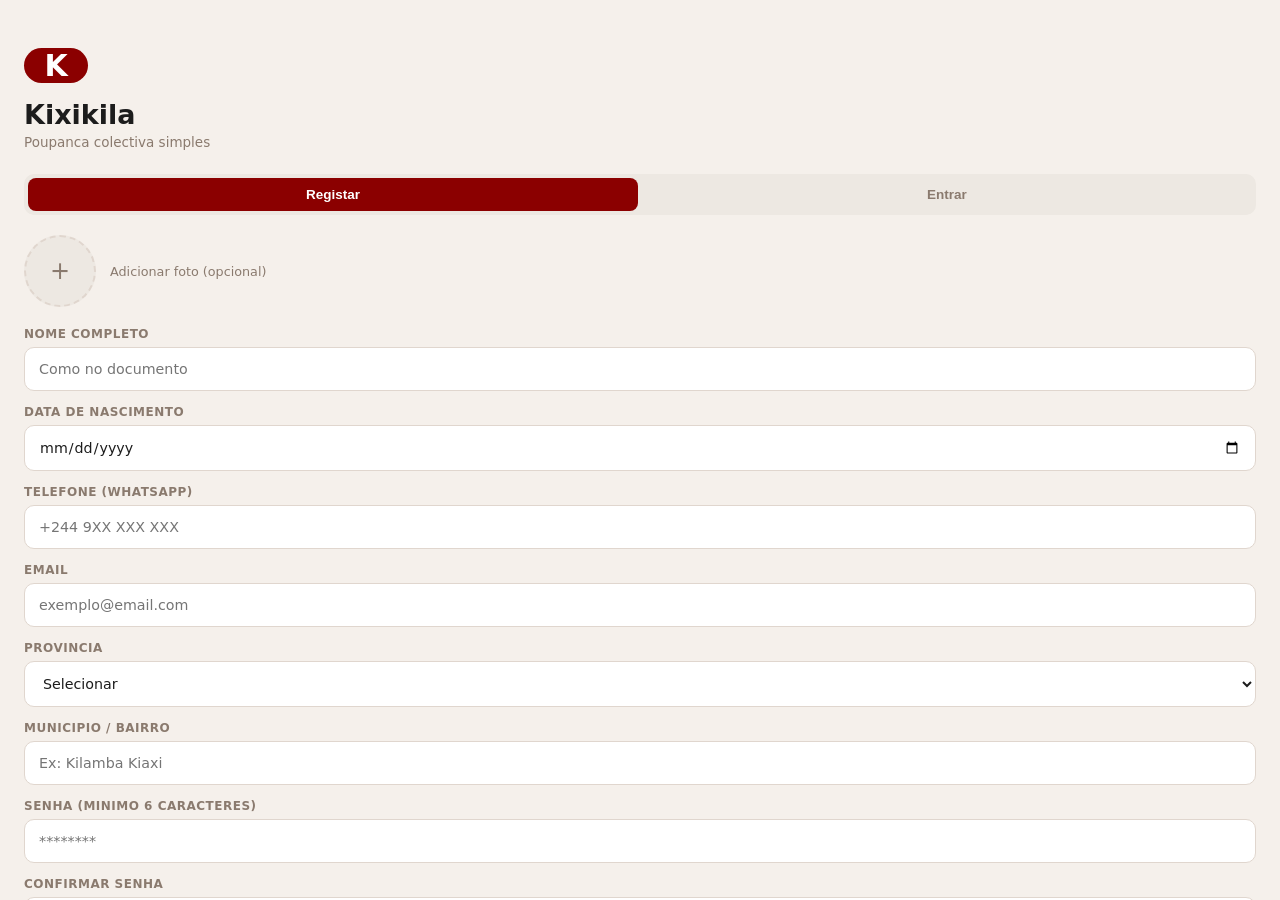
==== index.html @ 38661387 "Add files via upload" ====
<!DOCTYPE html>
<html lang="pt">
<head>
  <meta charset="UTF-8">
  <meta name="viewport" content="width=device-width, initial-scale=1.0, maximum-scale=1.0">
  <title>Kixikila</title>
  <link rel="stylesheet" href="main.css">
  <style>
    /* Estilos adicionais para os termos */
    .termos-wrap {
      margin-bottom: 20px;
      border: 1px solid var(--border);
      border-radius: 14px;
      overflow: hidden;
      background: var(--bg2);
    }
    .termos-header {
      display: flex;
      align-items: center;
      gap: 8px;
      padding: 12px 16px;
      background: var(--r-soft);
      border-bottom: 1px solid var(--border);
      font-size: .75rem;
      font-weight: 700;
      text-transform: uppercase;
      color: var(--r);
    }
    .termos-scroll {
      max-height: 200px;
      overflow-y: auto;
      padding: 14px;
      scrollbar-width: thin;
    }
    .termos-scroll::-webkit-scrollbar { width: 4px; }
    .termos-scroll::-webkit-scrollbar-thumb { background: var(--r); border-radius: 4px; }
    .termos-conteudo h4 {
      font-size: 1rem;
      margin-bottom: 4px;
    }
    .termos-conteudo h5 {
      font-size: .85rem;
      margin: 12px 0 6px;
    }
    .termos-conteudo p {
      font-size: .82rem;
      color: var(--muted);
      line-height: 1.6;
      margin-bottom: 8px;
    }
    .termos-data {
      font-size: .7rem;
      margin-bottom: 12px;
    }
    .termos-contacto {
      margin-top: 12px;
      padding-top: 8px;
      border-top: 1px solid var(--border);
    }
    .termos-hint {
      display: flex;
      align-items: center;
      gap: 6px;
      padding: 8px 16px;
      background: var(--r-soft);
      font-size: .72rem;
      color: var(--r);
      font-weight: 600;
      border-top: 1px solid var(--border);
    }
    .termos-hint.lido {
      color: var(--green);
      background: rgba(34,197,94,0.1);
    }
    .termos-check-wrap {
      display: flex;
      align-items: center;
      gap: 12px;
      padding: 12px 16px;
      cursor: pointer;
      border-top: 1px solid var(--border);
    }
    .termos-check-wrap input {
      width: 18px;
      height: 18px;
      accent-color: var(--r);
      cursor: pointer;
    }
    .termos-check-label {
      font-size: .8rem;
      color: var(--text);
    }
    .termos-check-label span {
      color: var(--r);
      font-weight: 700;
    }
    textarea {
      width: 100%;
      padding: 12px;
      border: 1px solid var(--border);
      border-radius: 10px;
      background: var(--bg3);
      color: var(--text);
      font-size: .9rem;
      font-family: var(--sans);
      outline: none;
      resize: vertical;
    }
    textarea:focus {
      border-color: var(--r);
    }
    .foto-picker-group {
      margin-bottom: 16px;
    }
  </style>
</head>
<body>

<!-- AUTH -->
<div id="paginaAuth" class="pagina">
  <div class="auth-wrap">
    <div class="auth-logo">K</div>
    <h1 class="auth-titulo">Kixikila</h1>
    <p class="auth-sub">Poupanca colectiva simples</p>

    <div class="auth-tabs">
      <button class="auth-tab activo" onclick="mostrarTab('registo')">Registar</button>
      <button class="auth-tab" onclick="mostrarTab('login')">Entrar</button>
    </div>

    <div id="tabRegisto">
      <!-- FOTO DE PERFIL -->
      <div class="foto-picker" onclick="document.getElementById('inputFotoReg').click()">
        <div class="foto-picker-inner" id="fotoPicker">
          <span id="fotoPickerLetra">+</span>
          <img id="fotoPickerImg" src="" style="display:none">
        </div>
        <span class="foto-picker-label">Adicionar foto (opcional)</span>
      </div>
      <input id="inputFotoReg" type="file" accept="image/*" style="display:none" onchange="previewFotoReg(event)">

      <div class="campo">
        <label>Nome completo</label>
        <input id="regNome" type="text" placeholder="Como no documento">
      </div>

      <div class="campo">
        <label>Data de nascimento</label>
        <input id="regDataNasc" type="date">
      </div>

      <div class="campo">
        <label>Telefone (WhatsApp)</label>
        <input id="regTelefone" type="tel" placeholder="+244 9XX XXX XXX">
      </div>

      <div class="campo">
        <label>Email</label>
        <input id="regEmail" type="email" placeholder="exemplo@email.com">
      </div>

      <div class="campo">
        <label>Provincia</label>
        <select id="regProvincia">
          <option value="">Selecionar</option>
          <option>Luanda</option>
          <option>Benguela</option>
          <option>Huila</option>
          <option>Bie</option>
          <option>Cabinda</option>
          <option>Cuando Cubango</option>
          <option>Cuanza Norte</option>
          <option>Cuanza Sul</option>
          <option>Cunene</option>
          <option>Huambo</option>
          <option>Lunda Norte</option>
          <option>Lunda Sul</option>
          <option>Malanje</option>
          <option>Moxico</option>
          <option>Namibe</option>
          <option>Uige</option>
          <option>Zaire</option>
        </select>
      </div>

      <div class="campo">
        <label>Municipio / Bairro</label>
        <input id="regMunicipio" type="text" placeholder="Ex: Kilamba Kiaxi">
      </div>

      <div class="campo">
        <label>Senha (minimo 6 caracteres)</label>
        <input id="regSenha" type="password" placeholder="********">
      </div>

      <div class="campo">
        <label>Confirmar senha</label>
        <input id="regSenhaConfirm" type="password" placeholder="********">
      </div>

      <!-- TERMOS DE USO E POLITICA -->
      <div class="termos-wrap">
        <div class="termos-header">
          <svg xmlns="http://www.w3.org/2000/svg" width="14" height="14" viewBox="0 0 24 24" fill="none" stroke="currentColor" stroke-width="2"><path d="M14 2H6a2 2 0 0 0-2 2v16a2 2 0 0 0 2 2h12a2 2 0 0 0 2-2V8z"/><polyline points="14 2 14 8 20 8"/><line x1="16" y1="13" x2="8" y2="13"/><line x1="16" y1="17" x2="8" y2="17"/></svg>
          Termos de Uso e Politica de Privacidade
        </div>
        <div class="termos-scroll" id="termosScroll" onscroll="verificarScrollTermos()">
          <div class="termos-conteudo">
            <h4>TERMOS DE USO - KIXIKILA</h4>
            <p class="termos-data">Ultima actualizacao: Maio de 2026</p>
            <p>Bem-vindo a KIXIKILA! Estes Termos de Uso regulam o acesso e utilizacao da plataforma KIXIKILA, disponibilizada por Adilson Rafael (desenvolvedor independente).</p>
            
            <h5>1. Aceitacao dos Termos</h5>
            <p>Ao aceder ou utilizar a KIXIKILA, voce concorda com estes Termos na integra. Se nao concordar, nao deve utilizar a plataforma.</p>
            
            <h5>2. Descricao do Servico</h5>
            <p>A KIXIKILA e uma plataforma que permite aos usuarios: criar e gerir grupos de kixikila/poupanca rotativa; gerar codigos de convite; definir valores e acompanhar rodadas; comunicar dentro dos grupos. A plataforma nao realiza cobrancas, transferencias nem guarda dinheiro de nenhum usuario. Todos os pagamentos sao feitos diretamente entre os participantes fora da plataforma.</p>
            
            <h5>3. Responsabilidades</h5>
            <p>A KIXIKILA e apenas uma ferramenta de organizacao. Nao somos responsaveis por acordos, pagamentos, dividas ou conflitos entre os membros dos grupos. Cada usuario e totalmente responsavel pelos seus proprios grupos, pagamentos e combinacoes. A plataforma nao funciona como banco, instituicao financeira ou intermediaria de pagamentos.</p>
            
            <h5>4. Regras de Utilizacao</h5>
            <p>E proibido: usar a plataforma para actividades ilegais, fraudes ou branqueamento de capitais; partilhar conteudo ofensivo, violento ou discriminatorio; criar grupos com intencao de prejudicar terceiros; tentar aceder a contas de outros usuarios.</p>
            
            <h5>5. Doacoes</h5>
            <p>A plataforma e gratuita. As doacoes sao voluntarias e ajudam a manter e melhorar o projecto. Nao ha reembolso de doacoes.</p>
            
            <h5>6. Limitacao de Responsabilidade</h5>
            <p>A KIXIKILA e disponibilizada "no estado em que se encontra". Nao garantimos que esteja livre de erros ou interrupcoes. Nao nos responsabilizamos por eventuais danos directos ou indirectos decorrentes do uso da plataforma.</p>
            
            <h5>7. Suspensao e Cancelamento</h5>
            <p>Reservamos o direito de suspender ou terminar contas que violem estes Termos.</p>
            
            <h5>8. Alteracoes</h5>
            <p>Podemos actualizar estes Termos. A continuacao do uso apos actualizacoes significa aceitacao das novas versoes.</p>
            
            <h5>9. Lei Aplicavel</h5>
            <p>Estes Termos sao regidos pelas leis de Angola. Qualquer disputa sera resolvida nos tribunais de Luanda.</p>
            
            <h4 style="margin-top:16px">POLITICA DE PRIVACIDADE - KIXIKILA</h4>
            <p class="termos-data">Ultima actualizacao: Maio de 2026</p>
            <p>Respeitamos a sua privacidade e cumprimos a Lei n. 22/11, de 17 de Junho (Lei de Proteccao de Dados Pessoais) de Angola.</p>
            
            <h5>1. Dados que recolhemos</h5>
            <p>- Dados de registo: nome, email, telefone, data de nascimento, provincia, municipio;<br>- Dados do perfil e grupos criados;<br>- Dados de utilizacao (quais funcionalidades usa);<br>- Informacoes tecnicas (IP, navegador, dispositivo).</p>
            
            <h5>2. Como usamos os seus dados</h5>
            <p>- Fornecer e melhorar a plataforma;<br>- Gerir os seus grupos e notificacoes;<br>- Comunicar actualizacoes importantes;<br>- Prevenir abusos e fraudes;<br>- Analisar uso da plataforma (estatisticas anonimas).</p>
            
            <h5>3. Partilha de dados</h5>
            <p>Nao vendemos os seus dados. Podemos partilhar apenas: com autoridades, se exigido por lei; para proteger direitos, seguranca ou propriedade da plataforma.</p>
            
            <h5>4. Cookies e tecnologias semelhantes</h5>
            <p>Usamos cookies para melhorar a experiencia (sessao, preferencias). Pode gerir os cookies no seu navegador.</p>
            
            <h5>5. Seus direitos</h5>
            <p>Voce tem direito a: aceder aos seus dados; corrigir dados incorrectos; apagar os seus dados (em certos casos); revogar consentimento.</p>
            
            <h5>6. Seguranca</h5>
            <p>Tomamos medidas razoaveis para proteger os seus dados, mas nenhum sistema e 100% seguro.</p>
            
            <h5>7. Menores</h5>
            <p>A plataforma nao e destinada a menores de 18 anos sem consentimento dos pais/responsaveis.</p>
            
            <h5>8. Alteracoes</h5>
            <p>Podemos actualizar esta Politica. Recomendamos que reveja periodicamente.</p>
            
            <p class="termos-contacto">Desenvolvedor: Adilson Rafael<br>Contacto: <a href="https://wa.me/244921325366" target="_blank" style="color:var(--r)">+244 921 325 366</a></p>
          </div>
        </div>
        <div class="termos-hint" id="termosHint">
          <svg xmlns="http://www.w3.org/2000/svg" width="12" height="12" viewBox="0 0 24 24" fill="none" stroke="currentColor" stroke-width="2"><polyline points="6 9 12 15 18 9"/></svg>
          Leia os termos ate ao fim para activar o registo
        </div>
        <label class="termos-check-wrap" id="termosCheckWrap" style="opacity:0.4;pointer-events:none;">
          <input type="checkbox" id="termosCheck" disabled onchange="atualizarBotaoCriar()">
          <span class="termos-check-label">
            Li e aceito os <span>Termos de Uso</span> e a <span>Politica de Privacidade</span> da KIXIKILA
          </span>
        </label>
      </div>

      <button class="btn-primary w100" onclick="registar()" id="btnCriarConta" disabled>Criar conta</button>
    </div>

    <div id="tabLogin" style="display:none">
      <div class="campo">
        <label>Telefone</label>
        <input id="loginTelefone" type="tel" placeholder="+244 9XX XXX XXX">
      </div>
      <div class="campo">
        <label>Senha</label>
        <input id="loginSenha" type="password" placeholder="A tua senha">
      </div>
      <button class="btn-primary w100" onclick="entrar()">Entrar</button>
    </div>
  </div>
</div>

<!-- MAIN -->
<div id="paginaMain" class="pagina" style="display:none">
  <div class="top-bar">
    <span class="top-titulo">Kixikila</span>
    <div class="top-avatar" id="topAvatar" onclick="abrirPerfil()"></div>
  </div>
  <div class="tabs">
    <button class="tab activo" id="tabFeed" onclick="mostrarTabMain('feed')">Descobrir</button>
    <button class="tab" id="tabMeus" onclick="mostrarTabMain('meus')">Os meus</button>
  </div>
  <div class="pagina-scroll">
    <div id="conteudoFeed"><div id="feedLista"></div></div>
    <div id="conteudoMeus" style="display:none">
      <div id="meusLista"></div>
      <div id="meusVazio" class="vazio" style="display:none">
        <p>Ainda nao tens grupos.</p>
        <button class="btn-outline" onclick="mostrarTabMain('feed')">Descobrir grupos</button>
      </div>
    </div>
  </div>
  <button class="fab" onclick="abrirCriar()">+</button>
</div>

<!-- APP (ver grupo) -->
<div id="paginaApp" class="pagina" style="display:none">
  <div class="top-bar">
    <button class="btn-voltar" onclick="voltarMain()">&#8592;</button>
    <span class="top-titulo" id="appNomeGrupo"></span>
    <span id="appPill" class="pill"></span>
  </div>
  <div class="pagina-scroll">
    <div class="grupo-card">
      <div class="grupo-valor" id="appValor"></div>
      <div class="grupo-meta" id="appMeta"></div>
      <div class="progresso-wrap">
        <div class="progresso-bar" id="appProgresso"></div>
      </div>
      <div class="grupo-rodape">
        <span id="appPagamentos"></span>
        <span id="appProximaRonda"></span>
      </div>
    </div>
    <div class="tabs tabs-sm">
      <button class="tab activo" id="tabMembros" onclick="mostrarTabApp('membros')">Membros</button>
      <button class="tab" id="tabRodas" onclick="mostrarTabApp('rodas')">Rodas</button>
      <button class="tab" id="tabChat" onclick="abrirChat()">Chat</button>
    </div>
    <div id="conteudoMembros">
      <div id="listaMembros"></div>
      <div class="acoes-grupo">
        <button class="btn-primary" onclick="registarPagamento()">Confirmar pagamento</button>
        <button class="btn-outline" id="btnEncerrar" onclick="encerrarGrupo()" style="display:none">Encerrar grupo</button>
        <button class="btn-outline" onclick="sairDoGrupo()">Sair do grupo</button>
      </div>
    </div>
    <div id="conteudoRodas" style="display:none">
      <div id="listaRodas"></div>
    </div>
  </div>
</div>

<!-- CHAT (tela cheia) -->
<div id="paginaChat" class="pagina" style="display:none">
  <div class="top-bar">
    <button class="btn-voltar" onclick="voltarApp()">&#8592;</button>
    <div style="flex:1">
      <div class="top-titulo" id="chatNomeGrupo"></div>
      <div style="font-size:.75rem;color:var(--muted)" id="chatMembrosCount"></div>
    </div>
  </div>
  <div id="chatMensagens" class="chat-lista"></div>
  <div class="chat-input-wrap">
    <textarea
      id="chatInput"
      class="chat-textarea"
      placeholder="Mensagem..."
      rows="1"
      oninput="crescerTextarea(this)"
      onkeydown="if(event.key==='Enter'&&!event.shiftKey){event.preventDefault();enviarMsg()}"
    ></textarea>
    <button class="btn-enviar" onclick="enviarMsg()">&#10148;</button>
  </div>
</div>

<!-- MODAL CRIAR GRUPO -->
<div id="modalCriar" class="modal-overlay" style="display:none" onclick="fecharModalSeClicarFora(event, this)">
  <div class="modal">
    <h3>Criar grupo</h3>
    
    <!-- Foto do grupo -->
    <div class="foto-picker-group" style="margin-bottom:16px">
      <div class="foto-picker" onclick="document.getElementById('inputFotoGrupo').click()" style="margin-bottom:0">
        <div class="foto-picker-inner" id="fotoGrupoPicker">
          <span id="fotoGrupoLetra">+</span>
          <img id="fotoGrupoImg" src="" style="display:none">
        </div>
        <span class="foto-picker-label">Foto do grupo</span>
      </div>
      <input id="inputFotoGrupo" type="file" accept="image/*" style="display:none" onchange="previewFotoGrupo(event)">
    </div>
    
    <div class="campo">
      <label>Nome do grupo</label>
      <input id="criarNome" type="text" placeholder="Ex: Grupo Familia">
    </div>
    
    <div class="campo">
      <label>Descricao</label>
      <textarea id="criarDescricao" rows="2" placeholder="Descreva o objetivo do grupo..."></textarea>
    </div>
    
    <div class="campo">
      <label>Regras do grupo</label>
      <textarea id="criarRegras" rows="2" placeholder="Ex: Pagar ate dia 10 de cada mes..."></textarea>
    </div>
    
    <div class="campo">
      <label>Valor por ronda (KZ)</label>
      <input id="criarValor" type="number" placeholder="Ex: 50000">
    </div>
    
    <div class="campo">
      <label>Periodicidade</label>
      <select id="criarPeriod">
        <option value="mensal">Mensal</option>
        <option value="quinzenal">Quinzenal</option>
        <option value="semanal">Semanal</option>
      </select>
    </div>
    
    <div class="campo">
      <label>Max. membros</label>
      <input id="criarMax" type="number" value="6" min="2" max="20">
    </div>
    
    <div class="campo">
      <label>Localizacao (opcional)</label>
      <input id="criarLocalizacao" type="text" placeholder="Ex: Luanda, Kilamba">
    </div>
    
    <div class="modal-btns">
      <button class="btn-outline" onclick="fecharModal('modalCriar')">Cancelar</button>
      <button class="btn-primary" onclick="criarGrupo()">Criar</button>
    </div>
  </div>
</div>

<!-- MODAL PREVIEW GRUPO (feed) -->
<div id="modalPreviewGrupo" class="modal-overlay" style="display:none" onclick="fecharModalSeClicarFora(event, this)">
  <div class="modal" style="max-height:85dvh;overflow-y:auto">
    <h3 id="previewTitulo"></h3>
    <div id="previewFoto"></div>
    <div id="previewDescricao"></div>
    <div id="previewRegras"></div>
    <div id="previewLocalizacao"></div>
    <div style="margin:12px 0"><strong>Valor</strong><br><span id="previewValor"></span></div>
    <div class="progresso-wrap" style="margin:12px 0"><div class="progresso-bar" id="previewProgresso" style="width:0%"></div></div>
    <div style="display:flex;justify-content:space-between;margin:8px 0">
      <span>Membros: <span id="previewMembros"></span></span>
      <span>Vagas: <span id="previewVagas"></span></span>
    </div>
    <div style="margin:8px 0"><strong>Criador</strong><br><span id="previewCriador"></span></div>
    <div class="modal-btns" style="margin-top:16px">
      <button class="btn-outline" onclick="fecharModal('modalPreviewGrupo')">Fechar</button>
      <button class="btn-primary" onclick="solicitarEntrada()">Solicitar entrada</button>
    </div>
  </div>
</div>

<!-- MODAL ENTRAR GRUPO -->
<div id="modalEntrar" class="modal-overlay" style="display:none" onclick="fecharModalSeClicarFora(event, this)">
  <div class="modal">
    <h3>Entrar num grupo</h3>
    <div class="campo">
      <label>Codigo do grupo</label>
      <input id="entrarCodigo" type="text" placeholder="Ex: ABC123" style="text-transform:uppercase">
    </div>
    <div class="modal-btns">
      <button class="btn-outline" onclick="fecharModal('modalEntrar')">Cancelar</button>
      <button class="btn-primary" onclick="entrarGrupo()">Entrar</button>
    </div>
  </div>
</div>

<!-- MODAL PERFIL (o meu) -->
<div id="modalPerfil" class="modal-overlay" style="display:none" onclick="fecharModalSeClicarFora(event, this)">
  <div class="modal">
    <div class="perfil-topo">
      <div class="perfil-avatar-wrap" onclick="document.getElementById('inputFotoPerfil').click()">
        <div class="perfil-avatar" id="perfilAvatarModal"></div>
        <span class="perfil-avatar-edit">&#9998;</span>
      </div>
      <input id="inputFotoPerfil" type="file" accept="image/*" style="display:none" onchange="previewFotoPerfil(event)">
      <div>
        <div class="perfil-nome" id="perfilNomeModal"></div>
        <div class="perfil-tel" id="perfilTelModal"></div>
      </div>
    </div>
    <div class="campo">
      <label>Novo nome</label>
      <input id="editNome" type="text">
    </div>
    <div class="campo">
      <label>Nova senha (opcional)</label>
      <input id="editSenha" type="password" placeholder="Deixa vazio para manter">
    </div>
    <div class="modal-btns">
      <button class="btn-outline" onclick="logout()">Sair</button>
      <button class="btn-primary" onclick="guardarPerfil()">Guardar</button>
    </div>
    <button class="btn-outline w100" style="margin-top:8px;color:var(--r2)" onclick="confirmarEliminarConta()">Eliminar conta</button>
  </div>
</div>

<!-- MODAL PERFIL MEMBRO (ver membro) -->
<div id="modalMembroPerfil" class="modal-overlay" style="display:none" onclick="fecharModalSeClicarFora(event, this)">
  <div class="modal modal-membro">
    <button class="modal-fechar" onclick="fecharModal('modalMembroPerfil')">&#10005;</button>
    <div class="membro-foto-grande" id="membroFotoGrande"></div>
    <div class="membro-perfil-info">
      <div class="membro-perfil-nome" id="membroPerfilNome"></div>
      <div class="membro-perfil-tel" id="membroPerfilTel"></div>
      <div class="membro-stars-wrap">
        <div class="membro-stars" id="membroStars"></div>
        <span class="membro-stars-count" id="membroStarsCount"></span>
      </div>
      <button class="btn-primary w100" style="margin-top:16px" onclick="abrirAvaliarMembro()">Avaliar membro</button>
    </div>
  </div>
</div>

<!-- MODAL AVALIAR MEMBRO -->
<div id="modalAvaliar" class="modal-overlay" style="display:none" onclick="fecharModalSeClicarFora(event, this)">
  <div class="modal">
    <h3>Avaliar <span id="avaliarNome"></span></h3>
    <div class="estrelas-input" id="estrelasInput"></div>
    <div class="campo" style="margin-top:12px">
      <label>Comentario (opcional)</label>
      <input id="avaliarComentario" type="text" placeholder="Ex: Sempre pagou a tempo">
    </div>
    <div class="modal-btns">
      <button class="btn-outline" onclick="fecharModal('modalAvaliar')">Cancelar</button>
      <button class="btn-primary" onclick="confirmarAvaliacao()">Enviar</button>
    </div>
  </div>
</div>

<!-- MODAL GENERICO -->
<div id="modal" class="modal-overlay" style="display:none" onclick="fecharModalSeClicarFora(event, this)">
  <div class="modal">
    <h3 id="modalTitulo"></h3>
    <p id="modalMsg" style="color:var(--muted);font-size:.9rem;margin:8px 0 16px"></p>
    <div class="modal-btns" id="modalBtns"></div>
  </div>
</div>

<!-- TOAST -->
<div id="toast" class="toast"></div>

<script src="api.js"></script>
<script src="app.js"></script>

<script>
function verificarScrollTermos() {
  const el = document.getElementById('termosScroll');
  const hint = document.getElementById('termosHint');
  const checkWrap = document.getElementById('termosCheckWrap');
  const check = document.getElementById('termosCheck');
  
  if (!el) return;
  
  const chegouAoFim = el.scrollTop + el.clientHeight >= el.scrollHeight - 10;
  
  if (chegouAoFim) {
    hint.innerHTML = '<svg xmlns="http://www.w3.org/2000/svg" width="12" height="12" viewBox="0 0 24 24" fill="none" stroke="currentColor" stroke-width="2"><polyline points="20 6 9 17 4 12"/></svg> Lido - pode aceitar os termos';
    hint.classList.add('lido');
    checkWrap.style.opacity = '1';
    checkWrap.style.pointerEvents = 'auto';
    check.disabled = false;
  }
}

function atualizarBotaoCriar() {
  const btn = document.getElementById('btnCriarConta');
  const chk = document.getElementById('termosCheck');
  if (btn && chk) {
    btn.disabled = !chk.checked;
  }
}
</script>

</body>
</html>
---- main.css ----
/* ── RESET E VARIAVEIS ──────────────────────────────────────── */
*, *::before, *::after { box-sizing: border-box; margin: 0; padding: 0; }

:root {
  /* ── TEMA CLARO (PALETA ORIGINAL) ── */
  --bg:      #F5F0EB;
  --bg2:     #FFFFFF;
  --bg3:     #EDE8E2;
  --border:  #E0D6CE;
  --text:    #1C1C1C;
  --muted:   #8A7A6E;
  --r:       #8B0000;
  --r2:      #A52A2A;
  --r-soft:  #8B000022;
  --green:   #2E7D32;
  --sans:    'Inter', system-ui, sans-serif;
  --radius:  14px;
}

html, body {
  height: 100%;
  background: var(--bg);
  color: var(--text);
  font-family: var(--sans);
  font-size: 15px;
  -webkit-font-smoothing: antialiased;
  overflow: hidden;
}

/* ── PAGINAS ────────────────────────────────────────────────── */
.pagina {
  display: flex;
  flex-direction: column;
  height: 100dvh;
  width: 100%;
  position: absolute;
  top: 0; left: 0;
  overflow: hidden;
}

.pagina-scroll {
  flex: 1;
  overflow-y: auto;
  -webkit-overflow-scrolling: touch;
  padding-bottom: 80px;
}

/* ── AUTH ───────────────────────────────────────────────────── */
.auth-wrap {
  flex: 1;
  overflow-y: auto;
  padding: 48px 24px 40px;
  display: flex;
  flex-direction: column;
  gap: 0;
}

.auth-logo {
  width: 64px; height: 64px;
  border-radius: 20px;
  background: var(--r);
  color: #fff;
  font-size: 2rem;
  font-weight: 900;
  display: flex; align-items: center; justify-content: center;
  margin-bottom: 16px;
}

.auth-titulo { font-size: 1.8rem; font-weight: 800; }
.auth-sub    { color: var(--muted); font-size: .9rem; margin: 4px 0 24px; }

.auth-tabs {
  display: flex;
  background: var(--bg3);
  border-radius: 10px;
  padding: 4px;
  gap: 4px;
  margin-bottom: 20px;
}

.auth-tab {
  flex: 1;
  padding: 9px;
  border: none;
  border-radius: 8px;
  background: transparent;
  color: var(--muted);
  font-size: .9rem;
  font-weight: 600;
  cursor: pointer;
  transition: all .2s;
}

.auth-tab.activo {
  background: var(--r);
  color: #fff;
}

/* ── TOP BAR ────────────────────────────────────────────────── */
.top-bar {
  display: flex;
  align-items: center;
  padding: 14px 16px;
  background: rgba(255,255,255,0.96);
  backdrop-filter: blur(10px);
  border-bottom: 1px solid var(--border);
  gap: 10px;
  flex-shrink: 0;
}

.top-titulo {
  flex: 1;
  font-size: 1.05rem;
  font-weight: 700;
}

.top-avatar {
  width: 36px; height: 36px;
  border-radius: 50%;
  background: var(--r);
  color: #fff;
  font-weight: 800;
  font-size: .95rem;
  display: flex; align-items: center; justify-content: center;
  cursor: pointer;
  flex-shrink: 0;
}

.btn-voltar {
  background: none;
  border: none;
  color: var(--text);
  font-size: 1.3rem;
  cursor: pointer;
  padding: 0 6px 0 0;
  line-height: 1;
}

/* ── TABS ───────────────────────────────────────────────────── */
.tabs {
  display: flex;
  border-bottom: 1px solid var(--border);
  flex-shrink: 0;
  background: var(--bg2);
}

.tabs-sm { margin: 0 16px; border-radius: var(--radius) var(--radius) 0 0; overflow: hidden; }

.tab {
  flex: 1;
  padding: 12px;
  border: none;
  background: transparent;
  color: var(--muted);
  font-size: .88rem;
  font-weight: 600;
  cursor: pointer;
  border-bottom: 2px solid transparent;
  transition: all .2s;
}

.tab.activo {
  color: var(--r);
  border-bottom-color: var(--r);
}

/* ── CAMPOS ─────────────────────────────────────────────────── */
.campo {
  display: flex;
  flex-direction: column;
  gap: 6px;
  margin-bottom: 14px;
}

.campo label {
  font-size: .8rem;
  font-weight: 600;
  color: var(--muted);
  text-transform: uppercase;
  letter-spacing: .5px;
}

.campo input,
.campo select {
  padding: 13px 14px;
  border: 1px solid var(--border);
  border-radius: 10px;
  background: var(--bg2);
  color: var(--text);
  font-size: .95rem;
  font-family: var(--sans);
  outline: none;
  transition: border-color .2s;
}

.campo input:focus,
.campo select:focus { border-color: var(--r); }

/* ── BOTOES ─────────────────────────────────────────────────── */
.btn-primary {
  padding: 13px 20px;
  background: var(--r);
  color: #fff;
  border: none;
  border-radius: 99px;
  font-size: .95rem;
  font-weight: 700;
  font-family: var(--sans);
  cursor: pointer;
  transition: background .2s;
}

.btn-primary:hover { background: var(--r2); }
.btn-primary:disabled { opacity: .5; cursor: default; }

.btn-outline {
  padding: 13px 20px;
  background: transparent;
  color: var(--text);
  border: 1px solid var(--border);
  border-radius: 99px;
  font-size: .95rem;
  font-weight: 600;
  font-family: var(--sans);
  cursor: pointer;
}

.btn-enviar {
  padding: 10px 14px;
  background: var(--r);
  color: #fff;
  border: none;
  border-radius: 99px;
  font-size: 1rem;
  cursor: pointer;
}

.w100 { width: 100%; }

/* ── FEED CARDS ─────────────────────────────────────────────── */
.feed-card {
  margin: 12px 16px 0;
  background: var(--bg2);
  border: 1px solid var(--border);
  border-radius: var(--radius);
  padding: 16px;
  cursor: pointer;
  transition: all .2s;
  box-shadow: 0 1px 3px rgba(0,0,0,0.04);
}

.feed-card:active { border-color: var(--r); }

.feed-card-top {
  display: flex;
  align-items: center;
  gap: 12px;
  margin-bottom: 12px;
}

.feed-icon {
  width: 44px; height: 44px;
  border-radius: 12px;
  background: var(--r-soft);
  color: var(--r);
  font-weight: 900;
  font-size: 1.2rem;
  display: flex; align-items: center; justify-content: center;
  flex-shrink: 0;
}

.feed-nome { font-weight: 700; font-size: 1rem; }
.feed-sub  { font-size: .82rem; color: var(--muted); margin-top: 2px; }

.feed-valor {
  font-size: 1.5rem;
  font-weight: 900;
  margin-bottom: 8px;
}

.feed-progress {
  height: 4px;
  background: var(--bg3);
  border-radius: 99px;
  overflow: hidden;
  margin-bottom: 8px;
}

.feed-progress-bar {
  height: 100%;
  background: var(--r);
  border-radius: 99px;
  transition: width .4s;
}

.feed-rodape {
  display: flex;
  justify-content: space-between;
  font-size: .8rem;
  color: var(--muted);
}

/* ── GRUPO CARD (tela App) ───────────────────────────────────── */
.grupo-card {
  margin: 16px;
  background: var(--bg2);
  border: 1px solid var(--border);
  border-radius: var(--radius);
  padding: 20px;
  box-shadow: 0 1px 3px rgba(0,0,0,0.04);
}

.grupo-valor {
  font-size: 2.4rem;
  font-weight: 900;
  margin-bottom: 8px;
}

.grupo-meta {
  font-size: .88rem;
  color: var(--muted);
  margin-bottom: 14px;
  line-height: 1.6;
}

.progresso-wrap {
  height: 5px;
  background: var(--bg3);
  border-radius: 99px;
  overflow: hidden;
  margin-bottom: 12px;
}

.progresso-bar {
  height: 100%;
  background: var(--r);
  border-radius: 99px;
  transition: width .4s;
}

.grupo-rodape {
  display: flex;
  justify-content: space-between;
  font-size: .82rem;
  color: var(--muted);
}

/* ── PILL ───────────────────────────────────────────────────── */
.pill {
  padding: 4px 12px;
  border-radius: 99px;
  font-size: .78rem;
  font-weight: 700;
}

.pill-aberto   { background: #E8F5E9; color: var(--green); }
.pill-fechado  { background: #FFF3E0; color: #F57C00; }
.pill-encerrado{ background: var(--bg3); color: var(--muted); }

/* ── MEMBROS ────────────────────────────────────────────────── */
.membro-item {
  display: flex;
  align-items: center;
  gap: 12px;
  padding: 12px 16px;
  border-bottom: 1px solid var(--border);
  cursor: pointer;
  transition: background .2s;
}

.membro-item:hover { background: rgba(139,0,0,0.04); }

.membro-av {
  width: 38px; height: 38px;
  border-radius: 50%;
  background: var(--bg3);
  color: var(--r);
  font-weight: 800;
  display: flex; align-items: center; justify-content: center;
  font-size: .95rem;
  flex-shrink: 0;
}

.membro-av.atual { background: var(--r-soft); border: 2px solid var(--r); }

.membro-info { flex: 1; min-width: 0; }
.membro-nome { font-weight: 600; font-size: .92rem; }
.membro-tel  { font-size: .78rem; color: var(--muted); }

.status {
  font-size: .72rem;
  font-weight: 800;
  padding: 3px 8px;
  border-radius: 99px;
}

.status-pago    { background: #E8F5E9; color: var(--green); }
.status-recebe  { background: var(--r-soft); color: var(--r); }
.status-pendente{ background: var(--bg3); color: var(--muted); }

/* ── RODAS (controlo) ────────────────────────────────────────── */
.roda-item {
  display: flex;
  align-items: center;
  gap: 14px;
  padding: 14px 16px;
  border-bottom: 1px solid var(--border);
  position: relative;
}

.roda-num {
  width: 32px; height: 32px;
  border-radius: 50%;
  background: var(--bg3);
  color: var(--muted);
  font-weight: 800;
  font-size: .85rem;
  display: flex; align-items: center; justify-content: center;
  flex-shrink: 0;
}

.roda-num.atual    { background: var(--r); color: #fff; }
.roda-num.concluida{ background: #E8F5E9; color: var(--green); }

.roda-info { flex: 1; }
.roda-nome { font-weight: 600; font-size: .92rem; }
.roda-label{ font-size: .78rem; color: var(--muted); margin-top: 2px; }

.roda-estado {
  font-size: .72rem;
  font-weight: 800;
  padding: 3px 8px;
  border-radius: 99px;
}

.roda-estado.atual    { background: var(--r-soft); color: var(--r); }
.roda-estado.concluida{ background: #E8F5E9; color: var(--green); }
.roda-estado.pendente { background: var(--bg3); color: var(--muted); }

/* ── CHAT ───────────────────────────────────────────────────── */
.chat-lista {
  padding: 12px 16px;
  display: flex;
  flex-direction: column;
  gap: 10px;
  min-height: 200px;
}

.chat-balao-wrap { display: flex; flex-direction: column; max-width: 78%; }
.chat-balao-wrap.meu  { align-self: flex-end; align-items: flex-end; }
.chat-balao-wrap.outro{ align-self: flex-start; align-items: flex-start; }

.chat-autor { font-size: .72rem; color: var(--muted); margin-bottom: 3px; padding-left: 4px; }

.chat-balao {
  padding: 9px 13px;
  border-radius: 16px;
  font-size: .9rem;
  line-height: 1.45;
  word-break: break-word;
}

.chat-balao.meu   { background: var(--r); color: #fff; border-bottom-right-radius: 4px; }
.chat-balao.outro { background: var(--bg3); color: var(--text); border-bottom-left-radius: 4px; }

.chat-data { font-size: .68rem; color: var(--muted); margin-top: 3px; padding: 0 4px; }

.chat-input-wrap {
  display: flex;
  gap: 8px;
  padding: 10px 16px;
  border-top: 1px solid var(--border);
  background: var(--bg2);
  position: sticky;
  bottom: 0;
}

.chat-input-wrap input {
  flex: 1;
  padding: 11px 14px;
  border: 1px solid var(--border);
  border-radius: 99px;
  background: var(--bg3);
  color: var(--text);
  font-family: var(--sans);
  font-size: .9rem;
  outline: none;
}

/* ── ACOES GRUPO ────────────────────────────────────────────── */
.acoes-grupo {
  display: flex;
  flex-direction: column;
  gap: 10px;
  padding: 16px;
}

/* ── FAB ────────────────────────────────────────────────────── */
.fab {
  position: fixed;
  bottom: 24px;
  right: 20px;
  width: 56px; height: 56px;
  border-radius: 50%;
  background: var(--r);
  color: #fff;
  font-size: 1.6rem;
  border: none;
  cursor: pointer;
  box-shadow: 0 4px 20px rgba(139,0,0,0.3);
  display: flex; align-items: center; justify-content: center;
  z-index: 10;
  transition: transform .2s;
}

.fab:active { transform: scale(0.95); }

/* ── PERFIL ─────────────────────────────────────────────────── */
.perfil-topo {
  display: flex;
  align-items: center;
  gap: 14px;
  margin-bottom: 20px;
}

.perfil-avatar {
  width: 56px; height: 56px;
  border-radius: 50%;
  background: var(--r);
  color: #fff;
  font-size: 1.4rem;
  font-weight: 800;
  display: flex; align-items: center; justify-content: center;
  flex-shrink: 0;
  background-size: cover;
  background-position: center;
}

.perfil-nome { font-weight: 700; font-size: 1rem; }
.perfil-tel  { font-size: .82rem; color: var(--muted); }

/* ── MODAL ──────────────────────────────────────────────────── */
.modal-overlay {
  position: fixed;
  inset: 0;
  background: rgba(0,0,0,0.5);
  display: flex;
  align-items: flex-end;
  justify-content: center;
  z-index: 100;
  padding: 0 0 env(safe-area-inset-bottom);
}

.modal {
  background: var(--bg2);
  border: 1px solid var(--border);
  border-radius: 20px 20px 0 0;
  padding: 24px 20px 32px;
  width: 100%;
  max-width: 480px;
  max-height: 90dvh;
  overflow-y: auto;
}

.modal h3 { font-size: 1.1rem; font-weight: 800; margin-bottom: 16px; }

.modal-btns {
  display: flex;
  gap: 10px;
  margin-top: 4px;
}

.modal-btns .btn-primary,
.modal-btns .btn-outline { flex: 1; }

/* ── VAZIO ──────────────────────────────────────────────────── */
.vazio {
  padding: 48px 24px;
  text-align: center;
  color: var(--muted);
  display: flex;
  flex-direction: column;
  align-items: center;
  gap: 16px;
}

/* ── TOAST ──────────────────────────────────────────────────── */
.toast {
  position: fixed;
  bottom: 90px;
  left: 50%;
  transform: translateX(-50%) translateY(20px);
  background: var(--text);
  color: var(--bg2);
  padding: 10px 20px;
  border-radius: 99px;
  font-size: .88rem;
  font-weight: 600;
  opacity: 0;
  pointer-events: none;
  transition: all .3s;
  white-space: nowrap;
  z-index: 200;
}

.toast.show {
  opacity: 1;
  transform: translateX(-50%) translateY(0);
}

/* ── SKELETON ───────────────────────────────────────────────── */
.skel {
  background: var(--bg3);
  border-radius: 8px;
  animation: pulse 1.4s ease-in-out infinite;
}

@keyframes pulse {
  0%, 100% { opacity: .4; }
  50%       { opacity: .8; }
}

/* ── SCROLLBAR ──────────────────────────────────────────────── */
::-webkit-scrollbar { width: 0; }

/* ── CHAT TELA CHEIA ────────────────────────────────────────── */
#paginaChat {
  display: flex;
  flex-direction: column;
}

#paginaChat .chat-lista {
  flex: 1;
  overflow-y: auto;
  -webkit-overflow-scrolling: touch;
  padding: 12px 16px;
  display: flex;
  flex-direction: column;
  gap: 10px;
}

.chat-textarea {
  flex: 1;
  padding: 11px 14px;
  border: 1px solid var(--border);
  border-radius: 20px;
  background: var(--bg3);
  color: var(--text);
  font-family: var(--sans);
  font-size: .9rem;
  outline: none;
  resize: none;
  overflow-y: hidden;
  line-height: 1.45;
  max-height: 140px;
  transition: border-color .2s;
}

.chat-textarea:focus { border-color: var(--r); }

/* ── FOTO PICKER (registo) ──────────────────────────────────── */
.foto-picker {
  display: flex;
  align-items: center;
  gap: 14px;
  margin-bottom: 20px;
  cursor: pointer;
}

.foto-picker-inner {
  width: 72px; height: 72px;
  border-radius: 50%;
  background: var(--bg3);
  border: 2px dashed var(--border);
  display: flex; align-items: center; justify-content: center;
  overflow: hidden;
  flex-shrink: 0;
  transition: border-color .2s;
}

.foto-picker-inner img { width: 100%; height: 100%; object-fit: cover; }
#fotoPickerLetra { font-size: 1.6rem; color: var(--muted); }
.foto-picker-label { font-size: .85rem; color: var(--muted); }

/* ── PERFIL AVATAR EDIT ─────────────────────────────────────── */
.perfil-avatar-wrap {
  position: relative;
  cursor: pointer;
  flex-shrink: 0;
}

.perfil-avatar-edit {
  position: absolute;
  bottom: 0; right: 0;
  width: 20px; height: 20px;
  background: var(--r);
  border-radius: 50%;
  font-size: .65rem;
  display: flex; align-items: center; justify-content: center;
  color: #fff;
}

/* ── MODAL MEMBRO ───────────────────────────────────────────── */
.modal-membro {
  padding: 0;
  overflow: hidden;
}

.modal-fechar {
  position: absolute;
  top: 14px; right: 16px;
  background: rgba(0,0,0,0.5);
  border: none;
  color: #fff;
  width: 32px; height: 32px;
  border-radius: 50%;
  font-size: .9rem;
  cursor: pointer;
  z-index: 2;
}

.membro-foto-grande {
  width: 100%;
  height: 300px;
  background: var(--bg3);
  display: flex; align-items: center; justify-content: center;
  position: relative;
  overflow: hidden;
  background-size: cover;
  background-position: top center;
}

.membro-foto-letra {
  font-size: 5rem;
  font-weight: 900;
  color: var(--r);
  opacity: .4;
}

.membro-perfil-info {
  padding: 20px;
}

.membro-perfil-nome {
  font-size: 1.2rem;
  font-weight: 800;
  margin-bottom: 4px;
}

.membro-perfil-tel {
  font-size: .85rem;
  color: var(--muted);
  margin-bottom: 14px;
}

.membro-stars-wrap {
  display: flex;
  align-items: center;
  gap: 6px;
}

.membro-stars { display: flex; gap: 2px; }

.star {
  font-size: 1.1rem;
  color: var(--bg3);
}

.star.on { color: #FBBF24; }

.membro-stars-count {
  font-size: .8rem;
  color: var(--muted);
}

/* ── ESTRELAS INPUT (avaliar) ───────────────────────────────── */
.estrelas-input {
  display: flex;
  gap: 8px;
  justify-content: center;
  margin: 16px 0 8px;
}

.star-btn {
  font-size: 2rem;
  background: none;
  border: none;
  color: var(--bg3);
  cursor: pointer;
  transition: color .15s, transform .15s;
}

.star-btn.on         { color: #FBBF24; }
.star-btn:active     { transform: scale(1.2); }
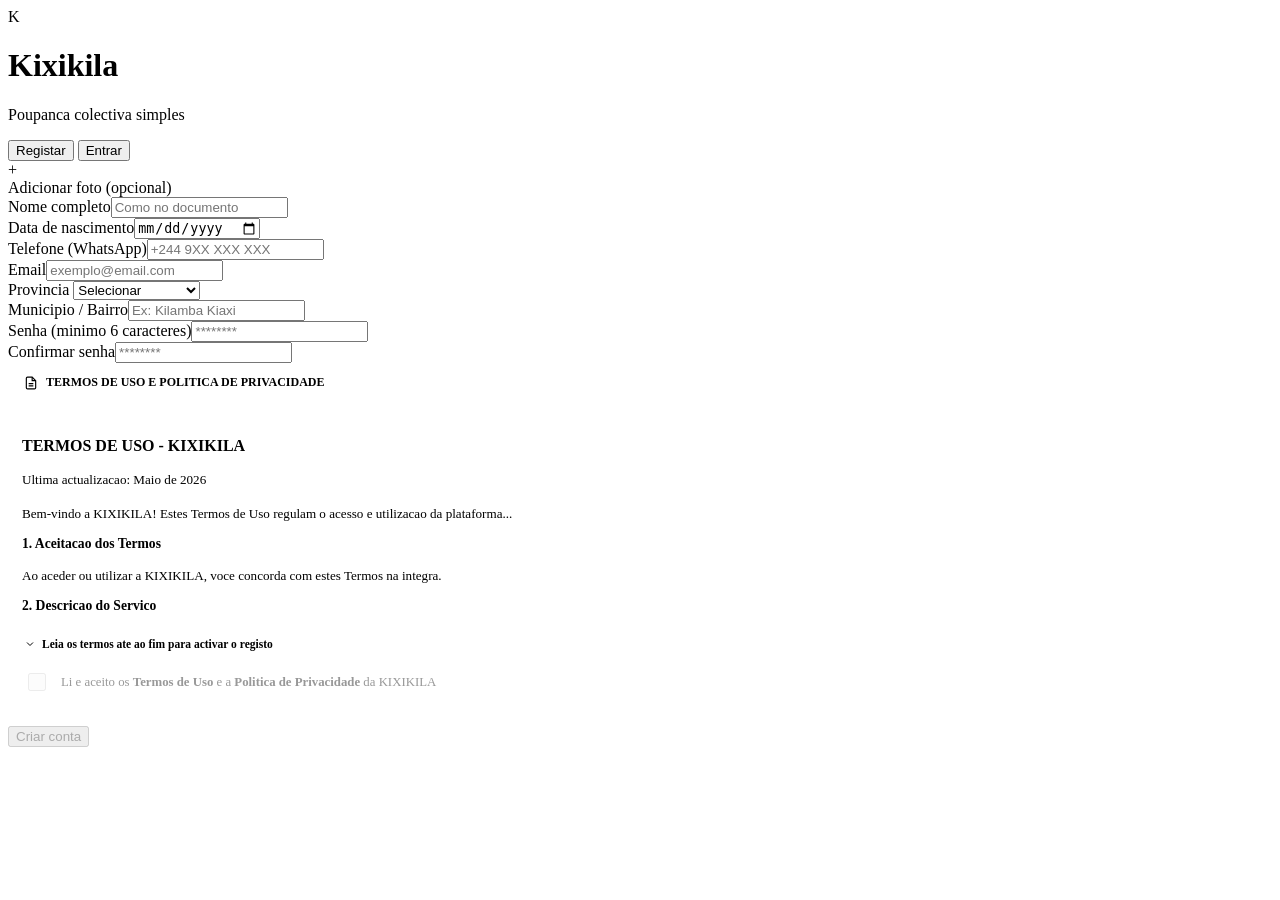
==== commit dd618e06: "Update index.html" ====
--- a/index.html
+++ b/index.html
@@ -4,9 +4,8 @@
   <meta charset="UTF-8">
   <meta name="viewport" content="width=device-width, initial-scale=1.0, maximum-scale=1.0">
   <title>Kixikila</title>
-  <link rel="stylesheet" href="main.css">
+  <link rel="stylesheet" href="css/main.css">
   <style>
-    /* Estilos adicionais para os termos */
     .termos-wrap {
       margin-bottom: 20px;
       border: 1px solid var(--border);
@@ -34,84 +33,43 @@
     }
     .termos-scroll::-webkit-scrollbar { width: 4px; }
     .termos-scroll::-webkit-scrollbar-thumb { background: var(--r); border-radius: 4px; }
-    .termos-conteudo h4 {
-      font-size: 1rem;
-      margin-bottom: 4px;
-    }
-    .termos-conteudo h5 {
-      font-size: .85rem;
-      margin: 12px 0 6px;
-    }
-    .termos-conteudo p {
-      font-size: .82rem;
-      color: var(--muted);
-      line-height: 1.6;
-      margin-bottom: 8px;
-    }
-    .termos-data {
-      font-size: .7rem;
-      margin-bottom: 12px;
-    }
-    .termos-contacto {
-      margin-top: 12px;
-      padding-top: 8px;
+    .termos-conteudo h4 { font-size: 1rem; margin-bottom: 4px; }
+    .termos-conteudo h5 { font-size: .85rem; margin: 12px 0 6px; }
+    .termos-conteudo p { font-size: .82rem; color: var(--muted); line-height: 1.6; margin-bottom: 8px; }
+    .termos-data { font-size: .7rem; margin-bottom: 12px; }
+    .termos-contacto { margin-top: 12px; padding-top: 8px; border-top: 1px solid var(--border); }
+    .termos-hint {
+      display: flex; align-items: center; gap: 6px; padding: 8px 16px;
+      background: var(--r-soft); font-size: .72rem; color: var(--r); font-weight: 600;
       border-top: 1px solid var(--border);
     }
-    .termos-hint {
-      display: flex;
-      align-items: center;
-      gap: 6px;
-      padding: 8px 16px;
-      background: var(--r-soft);
-      font-size: .72rem;
-      color: var(--r);
-      font-weight: 600;
-      border-top: 1px solid var(--border);
-    }
-    .termos-hint.lido {
-      color: var(--green);
-      background: rgba(34,197,94,0.1);
-    }
+    .termos-hint.lido { color: var(--green); background: rgba(34,197,94,0.1); }
     .termos-check-wrap {
-      display: flex;
-      align-items: center;
-      gap: 12px;
-      padding: 12px 16px;
-      cursor: pointer;
-      border-top: 1px solid var(--border);
-    }
-    .termos-check-wrap input {
-      width: 18px;
-      height: 18px;
-      accent-color: var(--r);
-      cursor: pointer;
-    }
-    .termos-check-label {
-      font-size: .8rem;
-      color: var(--text);
-    }
-    .termos-check-label span {
-      color: var(--r);
-      font-weight: 700;
-    }
+      display: flex; align-items: center; gap: 12px; padding: 12px 16px;
+      cursor: pointer; border-top: 1px solid var(--border);
+    }
+    .termos-check-wrap input { width: 18px; height: 18px; accent-color: var(--r); cursor: pointer; }
+    .termos-check-label { font-size: .8rem; color: var(--text); }
+    .termos-check-label span { color: var(--r); font-weight: 700; }
     textarea {
-      width: 100%;
-      padding: 12px;
-      border: 1px solid var(--border);
-      border-radius: 10px;
-      background: var(--bg3);
-      color: var(--text);
-      font-size: .9rem;
-      font-family: var(--sans);
-      outline: none;
-      resize: vertical;
-    }
-    textarea:focus {
-      border-color: var(--r);
-    }
-    .foto-picker-group {
-      margin-bottom: 16px;
-    }
+      width: 100%; padding: 12px;
+      border: 1px solid var(--border); border-radius: 10px;
+      background: var(--bg3); color: var(--text);
+      font-size: .9rem; font-family: var(--sans);
+      outline: none; resize: vertical;
+    }
+    textarea:focus { border-color: var(--r); }
+    .foto-picker-group { margin-bottom: 16px; }
+    .chat-textarea {
+      flex: 1; padding: 11px 14px;
+      border: 1px solid var(--border); border-radius: 20px;
+      background: var(--bg3); color: var(--text);
+      font-family: var(--sans); font-size: .9rem;
+      outline: none; resize: none;
+      overflow-y: hidden; line-height: 1.45;
+      max-height: 120px; transition: border-color .2s;
+    }
+    .chat-textarea:focus { border-color: var(--r); }
   </style>
 </head>
 <body>
@@ -129,7 +87,6 @@
     </div>
 
     <div id="tabRegisto">
-      <!-- FOTO DE PERFIL -->
       <div class="foto-picker" onclick="document.getElementById('inputFotoReg').click()">
         <div class="foto-picker-inner" id="fotoPicker">
           <span id="fotoPickerLetra">+</span>
@@ -139,66 +96,26 @@
       </div>
       <input id="inputFotoReg" type="file" accept="image/*" style="display:none" onchange="previewFotoReg(event)">
 
-      <div class="campo">
-        <label>Nome completo</label>
-        <input id="regNome" type="text" placeholder="Como no documento">
-      </div>
-
-      <div class="campo">
-        <label>Data de nascimento</label>
-        <input id="regDataNasc" type="date">
-      </div>
-
-      <div class="campo">
-        <label>Telefone (WhatsApp)</label>
-        <input id="regTelefone" type="tel" placeholder="+244 9XX XXX XXX">
-      </div>
-
-      <div class="campo">
-        <label>Email</label>
-        <input id="regEmail" type="email" placeholder="exemplo@email.com">
-      </div>
-
+      <div class="campo"><label>Nome completo</label><input id="regNome" type="text" placeholder="Como no documento"></div>
+      <div class="campo"><label>Data de nascimento</label><input id="regDataNasc" type="date"></div>
+      <div class="campo"><label>Telefone (WhatsApp)</label><input id="regTelefone" type="tel" placeholder="+244 9XX XXX XXX"></div>
+      <div class="campo"><label>Email</label><input id="regEmail" type="email" placeholder="exemplo@email.com"></div>
+      
       <div class="campo">
         <label>Provincia</label>
         <select id="regProvincia">
           <option value="">Selecionar</option>
-          <option>Luanda</option>
-          <option>Benguela</option>
-          <option>Huila</option>
-          <option>Bie</option>
-          <option>Cabinda</option>
-          <option>Cuando Cubango</option>
-          <option>Cuanza Norte</option>
-          <option>Cuanza Sul</option>
-          <option>Cunene</option>
-          <option>Huambo</option>
-          <option>Lunda Norte</option>
-          <option>Lunda Sul</option>
-          <option>Malanje</option>
-          <option>Moxico</option>
-          <option>Namibe</option>
-          <option>Uige</option>
-          <option>Zaire</option>
+          <option>Luanda</option><option>Benguela</option><option>Huila</option><option>Bie</option>
+          <option>Cabinda</option><option>Cuando Cubango</option><option>Cuanza Norte</option><option>Cuanza Sul</option>
+          <option>Cunene</option><option>Huambo</option><option>Lunda Norte</option><option>Lunda Sul</option>
+          <option>Malanje</option><option>Moxico</option><option>Namibe</option><option>Uige</option><option>Zaire</option>
         </select>
       </div>
-
-      <div class="campo">
-        <label>Municipio / Bairro</label>
-        <input id="regMunicipio" type="text" placeholder="Ex: Kilamba Kiaxi">
-      </div>
-
-      <div class="campo">
-        <label>Senha (minimo 6 caracteres)</label>
-        <input id="regSenha" type="password" placeholder="********">
-      </div>
-
-      <div class="campo">
-        <label>Confirmar senha</label>
-        <input id="regSenhaConfirm" type="password" placeholder="********">
-      </div>
-
-      <!-- TERMOS DE USO E POLITICA -->
+      
+      <div class="campo"><label>Municipio / Bairro</label><input id="regMunicipio" type="text" placeholder="Ex: Kilamba Kiaxi"></div>
+      <div class="campo"><label>Senha (minimo 6 caracteres)</label><input id="regSenha" type="password" placeholder="********"></div>
+      <div class="campo"><label>Confirmar senha</label><input id="regSenhaConfirm" type="password" placeholder="********"></div>
+
       <div class="termos-wrap">
         <div class="termos-header">
           <svg xmlns="http://www.w3.org/2000/svg" width="14" height="14" viewBox="0 0 24 24" fill="none" stroke="currentColor" stroke-width="2"><path d="M14 2H6a2 2 0 0 0-2 2v16a2 2 0 0 0 2 2h12a2 2 0 0 0 2-2V8z"/><polyline points="14 2 14 8 20 8"/><line x1="16" y1="13" x2="8" y2="13"/><line x1="16" y1="17" x2="8" y2="17"/></svg>
@@ -208,63 +125,23 @@
           <div class="termos-conteudo">
             <h4>TERMOS DE USO - KIXIKILA</h4>
             <p class="termos-data">Ultima actualizacao: Maio de 2026</p>
-            <p>Bem-vindo a KIXIKILA! Estes Termos de Uso regulam o acesso e utilizacao da plataforma KIXIKILA, disponibilizada por Adilson Rafael (desenvolvedor independente).</p>
-            
-            <h5>1. Aceitacao dos Termos</h5>
-            <p>Ao aceder ou utilizar a KIXIKILA, voce concorda com estes Termos na integra. Se nao concordar, nao deve utilizar a plataforma.</p>
-            
-            <h5>2. Descricao do Servico</h5>
-            <p>A KIXIKILA e uma plataforma que permite aos usuarios: criar e gerir grupos de kixikila/poupanca rotativa; gerar codigos de convite; definir valores e acompanhar rodadas; comunicar dentro dos grupos. A plataforma nao realiza cobrancas, transferencias nem guarda dinheiro de nenhum usuario. Todos os pagamentos sao feitos diretamente entre os participantes fora da plataforma.</p>
-            
-            <h5>3. Responsabilidades</h5>
-            <p>A KIXIKILA e apenas uma ferramenta de organizacao. Nao somos responsaveis por acordos, pagamentos, dividas ou conflitos entre os membros dos grupos. Cada usuario e totalmente responsavel pelos seus proprios grupos, pagamentos e combinacoes. A plataforma nao funciona como banco, instituicao financeira ou intermediaria de pagamentos.</p>
-            
-            <h5>4. Regras de Utilizacao</h5>
-            <p>E proibido: usar a plataforma para actividades ilegais, fraudes ou branqueamento de capitais; partilhar conteudo ofensivo, violento ou discriminatorio; criar grupos com intencao de prejudicar terceiros; tentar aceder a contas de outros usuarios.</p>
-            
-            <h5>5. Doacoes</h5>
-            <p>A plataforma e gratuita. As doacoes sao voluntarias e ajudam a manter e melhorar o projecto. Nao ha reembolso de doacoes.</p>
-            
-            <h5>6. Limitacao de Responsabilidade</h5>
-            <p>A KIXIKILA e disponibilizada "no estado em que se encontra". Nao garantimos que esteja livre de erros ou interrupcoes. Nao nos responsabilizamos por eventuais danos directos ou indirectos decorrentes do uso da plataforma.</p>
-            
-            <h5>7. Suspensao e Cancelamento</h5>
-            <p>Reservamos o direito de suspender ou terminar contas que violem estes Termos.</p>
-            
-            <h5>8. Alteracoes</h5>
-            <p>Podemos actualizar estes Termos. A continuacao do uso apos actualizacoes significa aceitacao das novas versoes.</p>
-            
-            <h5>9. Lei Aplicavel</h5>
-            <p>Estes Termos sao regidos pelas leis de Angola. Qualquer disputa sera resolvida nos tribunais de Luanda.</p>
-            
+            <p>Bem-vindo a KIXIKILA! Estes Termos de Uso regulam o acesso e utilizacao da plataforma...</p>
+            <h5>1. Aceitacao dos Termos</h5><p>Ao aceder ou utilizar a KIXIKILA, voce concorda com estes Termos na integra.</p>
+            <h5>2. Descricao do Servico</h5><p>A KIXIKILA e uma plataforma que permite criar e gerir grupos de poupanca rotativa...</p>
+            <h5>3. Responsabilidades</h5><p>A KIXIKILA e apenas uma ferramenta de organizacao. Nao somos responsaveis por pagamentos...</p>
+            <h5>4. Regras de Utilizacao</h5><p>E proibido usar a plataforma para actividades ilegais, fraudes ou branqueamento de capitais.</p>
+            <h5>5. Doacoes</h5><p>A plataforma e gratuita. As doacoes sao voluntarias.</p>
+            <h5>6. Limitacao de Responsabilidade</h5><p>A KIXIKILA e disponibilizada "no estado em que se encontra".</p>
+            <h5>7. Suspensao e Cancelamento</h5><p>Reservamos o direito de suspender ou terminar contas que violem estes Termos.</p>
+            <h5>8. Alteracoes</h5><p>Podemos actualizar estes Termos.</p>
+            <h5>9. Lei Aplicavel</h5><p>Estes Termos sao regidos pelas leis de Angola.</p>
             <h4 style="margin-top:16px">POLITICA DE PRIVACIDADE - KIXIKILA</h4>
             <p class="termos-data">Ultima actualizacao: Maio de 2026</p>
-            <p>Respeitamos a sua privacidade e cumprimos a Lei n. 22/11, de 17 de Junho (Lei de Proteccao de Dados Pessoais) de Angola.</p>
-            
-            <h5>1. Dados que recolhemos</h5>
-            <p>- Dados de registo: nome, email, telefone, data de nascimento, provincia, municipio;<br>- Dados do perfil e grupos criados;<br>- Dados de utilizacao (quais funcionalidades usa);<br>- Informacoes tecnicas (IP, navegador, dispositivo).</p>
-            
-            <h5>2. Como usamos os seus dados</h5>
-            <p>- Fornecer e melhorar a plataforma;<br>- Gerir os seus grupos e notificacoes;<br>- Comunicar actualizacoes importantes;<br>- Prevenir abusos e fraudes;<br>- Analisar uso da plataforma (estatisticas anonimas).</p>
-            
-            <h5>3. Partilha de dados</h5>
-            <p>Nao vendemos os seus dados. Podemos partilhar apenas: com autoridades, se exigido por lei; para proteger direitos, seguranca ou propriedade da plataforma.</p>
-            
-            <h5>4. Cookies e tecnologias semelhantes</h5>
-            <p>Usamos cookies para melhorar a experiencia (sessao, preferencias). Pode gerir os cookies no seu navegador.</p>
-            
-            <h5>5. Seus direitos</h5>
-            <p>Voce tem direito a: aceder aos seus dados; corrigir dados incorrectos; apagar os seus dados (em certos casos); revogar consentimento.</p>
-            
-            <h5>6. Seguranca</h5>
-            <p>Tomamos medidas razoaveis para proteger os seus dados, mas nenhum sistema e 100% seguro.</p>
-            
-            <h5>7. Menores</h5>
-            <p>A plataforma nao e destinada a menores de 18 anos sem consentimento dos pais/responsaveis.</p>
-            
-            <h5>8. Alteracoes</h5>
-            <p>Podemos actualizar esta Politica. Recomendamos que reveja periodicamente.</p>
-            
+            <p>Respeitamos a sua privacidade e cumprimos a Lei n. 22/11, de 17 de Junho de Angola.</p>
+            <h5>1. Dados que recolhemos</h5><p>Nome, email, telefone, data de nascimento, provincia, municipio, foto.</p>
+            <h5>2. Como usamos os seus dados</h5><p>Para fornecer e melhorar a plataforma, gerir grupos e notificacoes.</p>
+            <h5>3. Partilha de dados</h5><p>Nao vendemos os seus dados. So partilhamos com autoridades se exigido por lei.</p>
+            <h5>4. Seus direitos</h5><p>Voce tem direito a aceder, corrigir ou apagar os seus dados.</p>
             <p class="termos-contacto">Desenvolvedor: Adilson Rafael<br>Contacto: <a href="https://wa.me/244921325366" target="_blank" style="color:var(--r)">+244 921 325 366</a></p>
           </div>
         </div>
@@ -274,24 +151,15 @@
         </div>
         <label class="termos-check-wrap" id="termosCheckWrap" style="opacity:0.4;pointer-events:none;">
           <input type="checkbox" id="termosCheck" disabled onchange="atualizarBotaoCriar()">
-          <span class="termos-check-label">
-            Li e aceito os <span>Termos de Uso</span> e a <span>Politica de Privacidade</span> da KIXIKILA
-          </span>
+          <span class="termos-check-label">Li e aceito os <span>Termos de Uso</span> e a <span>Politica de Privacidade</span> da KIXIKILA</span>
         </label>
       </div>
-
       <button class="btn-primary w100" onclick="registar()" id="btnCriarConta" disabled>Criar conta</button>
     </div>
 
     <div id="tabLogin" style="display:none">
-      <div class="campo">
-        <label>Telefone</label>
-        <input id="loginTelefone" type="tel" placeholder="+244 9XX XXX XXX">
-      </div>
-      <div class="campo">
-        <label>Senha</label>
-        <input id="loginSenha" type="password" placeholder="A tua senha">
-      </div>
+      <div class="campo"><label>Telefone</label><input id="loginTelefone" type="tel" placeholder="+244 9XX XXX XXX"></div>
+      <div class="campo"><label>Senha</label><input id="loginSenha" type="password" placeholder="A tua senha"></div>
       <button class="btn-primary w100" onclick="entrar()">Entrar</button>
     </div>
   </div>
@@ -331,52 +199,34 @@
     <div class="grupo-card">
       <div class="grupo-valor" id="appValor"></div>
       <div class="grupo-meta" id="appMeta"></div>
-      <div class="progresso-wrap">
-        <div class="progresso-bar" id="appProgresso"></div>
-      </div>
-      <div class="grupo-rodape">
-        <span id="appPagamentos"></span>
-        <span id="appProximaRonda"></span>
-      </div>
+      <div class="progresso-wrap"><div class="progresso-bar" id="appProgresso"></div></div>
+      <div class="grupo-rodape"><span id="appPagamentos"></span><span id="appProximaRonda"></span></div>
     </div>
     <div class="tabs tabs-sm">
       <button class="tab activo" id="tabMembros" onclick="mostrarTabApp('membros')">Membros</button>
       <button class="tab" id="tabRodas" onclick="mostrarTabApp('rodas')">Rodas</button>
       <button class="tab" id="tabChat" onclick="abrirChat()">Chat</button>
-    </div>
-    <div id="conteudoMembros">
-      <div id="listaMembros"></div>
-      <div class="acoes-grupo">
-        <button class="btn-primary" onclick="registarPagamento()">Confirmar pagamento</button>
-        <button class="btn-outline" id="btnEncerrar" onclick="encerrarGrupo()" style="display:none">Encerrar grupo</button>
-        <button class="btn-outline" onclick="sairDoGrupo()">Sair do grupo</button>
-      </div>
-    </div>
-    <div id="conteudoRodas" style="display:none">
-      <div id="listaRodas"></div>
-    </div>
-  </div>
-</div>
-
-<!-- CHAT (tela cheia) -->
+      <button class="tab" id="tabPedidos" onclick="mostrarTabApp('pedidos')">Pedidos</button>
+    </div>
+    <div id="conteudoMembros"><div id="listaMembros"></div><div class="acoes-grupo">
+      <button class="btn-primary" onclick="registarPagamento()">Confirmar pagamento</button>
+      <button class="btn-outline" id="btnEncerrar" onclick="encerrarGrupo()" style="display:none">Encerrar grupo</button>
+      <button class="btn-outline" onclick="sairDoGrupo()">Sair do grupo</button>
+    </div></div>
+    <div id="conteudoRodas" style="display:none"><div id="listaRodas"></div></div>
+    <div id="conteudoPedidos" style="display:none"></div>
+  </div>
+</div>
+
+<!-- CHAT -->
 <div id="paginaChat" class="pagina" style="display:none">
   <div class="top-bar">
     <button class="btn-voltar" onclick="voltarApp()">&#8592;</button>
-    <div style="flex:1">
-      <div class="top-titulo" id="chatNomeGrupo"></div>
-      <div style="font-size:.75rem;color:var(--muted)" id="chatMembrosCount"></div>
-    </div>
+    <div style="flex:1"><div class="top-titulo" id="chatNomeGrupo"></div><div style="font-size:.75rem;color:var(--muted)" id="chatMembrosCount"></div></div>
   </div>
   <div id="chatMensagens" class="chat-lista"></div>
   <div class="chat-input-wrap">
-    <textarea
-      id="chatInput"
-      class="chat-textarea"
-      placeholder="Mensagem..."
-      rows="1"
-      oninput="crescerTextarea(this)"
-      onkeydown="if(event.key==='Enter'&&!event.shiftKey){event.preventDefault();enviarMsg()}"
-    ></textarea>
+    <textarea id="chatInput" class="chat-textarea" placeholder="Mensagem..." rows="1" oninput="autoResizeChat(this)" onkeydown="handleChatKey(event)"></textarea>
     <button class="btn-enviar" onclick="enviarMsg()">&#10148;</button>
   </div>
 </div>
@@ -385,66 +235,25 @@
 <div id="modalCriar" class="modal-overlay" style="display:none" onclick="fecharModalSeClicarFora(event, this)">
   <div class="modal">
     <h3>Criar grupo</h3>
-    
-    <!-- Foto do grupo -->
-    <div class="foto-picker-group" style="margin-bottom:16px">
+    <div class="foto-picker-group">
       <div class="foto-picker" onclick="document.getElementById('inputFotoGrupo').click()" style="margin-bottom:0">
-        <div class="foto-picker-inner" id="fotoGrupoPicker">
-          <span id="fotoGrupoLetra">+</span>
-          <img id="fotoGrupoImg" src="" style="display:none">
-        </div>
+        <div class="foto-picker-inner" id="fotoGrupoPicker"><span id="fotoGrupoLetra">+</span><img id="fotoGrupoImg" src="" style="display:none"></div>
         <span class="foto-picker-label">Foto do grupo</span>
       </div>
       <input id="inputFotoGrupo" type="file" accept="image/*" style="display:none" onchange="previewFotoGrupo(event)">
     </div>
-    
-    <div class="campo">
-      <label>Nome do grupo</label>
-      <input id="criarNome" type="text" placeholder="Ex: Grupo Familia">
-    </div>
-    
-    <div class="campo">
-      <label>Descricao</label>
-      <textarea id="criarDescricao" rows="2" placeholder="Descreva o objetivo do grupo..."></textarea>
-    </div>
-    
-    <div class="campo">
-      <label>Regras do grupo</label>
-      <textarea id="criarRegras" rows="2" placeholder="Ex: Pagar ate dia 10 de cada mes..."></textarea>
-    </div>
-    
-    <div class="campo">
-      <label>Valor por ronda (KZ)</label>
-      <input id="criarValor" type="number" placeholder="Ex: 50000">
-    </div>
-    
-    <div class="campo">
-      <label>Periodicidade</label>
-      <select id="criarPeriod">
-        <option value="mensal">Mensal</option>
-        <option value="quinzenal">Quinzenal</option>
-        <option value="semanal">Semanal</option>
-      </select>
-    </div>
-    
-    <div class="campo">
-      <label>Max. membros</label>
-      <input id="criarMax" type="number" value="6" min="2" max="20">
-    </div>
-    
-    <div class="campo">
-      <label>Localizacao (opcional)</label>
-      <input id="criarLocalizacao" type="text" placeholder="Ex: Luanda, Kilamba">
-    </div>
-    
-    <div class="modal-btns">
-      <button class="btn-outline" onclick="fecharModal('modalCriar')">Cancelar</button>
-      <button class="btn-primary" onclick="criarGrupo()">Criar</button>
-    </div>
-  </div>
-</div>
-
-<!-- MODAL PREVIEW GRUPO (feed) -->
+    <div class="campo"><label>Nome do grupo</label><input id="criarNome" type="text" placeholder="Ex: Grupo Familia"></div>
+    <div class="campo"><label>Descricao</label><textarea id="criarDescricao" rows="2" placeholder="Descreva o objetivo do grupo..."></textarea></div>
+    <div class="campo"><label>Regras do grupo</label><textarea id="criarRegras" rows="2" placeholder="Ex: Pagar ate dia 10 de cada mes..."></textarea></div>
+    <div class="campo"><label>Valor por ronda (KZ)</label><input id="criarValor" type="number" placeholder="Ex: 50000"></div>
+    <div class="campo"><label>Periodicidade</label><select id="criarPeriod"><option value="mensal">Mensal</option><option value="quinzenal">Quinzenal</option><option value="semanal">Semanal</option></select></div>
+    <div class="campo"><label>Max. membros</label><input id="criarMax" type="number" value="6" min="2" max="20"></div>
+    <div class="campo"><label>Localizacao (opcional)</label><input id="criarLocalizacao" type="text" placeholder="Ex: Luanda, Kilamba"></div>
+    <div class="modal-btns"><button class="btn-outline" onclick="fecharModal('modalCriar')">Cancelar</button><button class="btn-primary" onclick="criarGrupo()">Criar</button></div>
+  </div>
+</div>
+
+<!-- MODAL PREVIEW GRUPO -->
 <div id="modalPreviewGrupo" class="modal-overlay" style="display:none" onclick="fecharModalSeClicarFora(event, this)">
   <div class="modal" style="max-height:85dvh;overflow-y:auto">
     <h3 id="previewTitulo"></h3>
@@ -454,64 +263,43 @@
     <div id="previewLocalizacao"></div>
     <div style="margin:12px 0"><strong>Valor</strong><br><span id="previewValor"></span></div>
     <div class="progresso-wrap" style="margin:12px 0"><div class="progresso-bar" id="previewProgresso" style="width:0%"></div></div>
-    <div style="display:flex;justify-content:space-between;margin:8px 0">
-      <span>Membros: <span id="previewMembros"></span></span>
-      <span>Vagas: <span id="previewVagas"></span></span>
-    </div>
+    <div style="display:flex;justify-content:space-between;margin:8px 0"><span>Membros: <span id="previewMembros"></span></span><span>Vagas: <span id="previewVagas"></span></span></div>
     <div style="margin:8px 0"><strong>Criador</strong><br><span id="previewCriador"></span></div>
-    <div class="modal-btns" style="margin-top:16px">
-      <button class="btn-outline" onclick="fecharModal('modalPreviewGrupo')">Fechar</button>
-      <button class="btn-primary" onclick="solicitarEntrada()">Solicitar entrada</button>
-    </div>
+    <div class="modal-btns" style="margin-top:16px"><button class="btn-outline" onclick="fecharModal('modalPreviewGrupo')">Fechar</button><button class="btn-primary" onclick="solicitarEntrada()">Solicitar entrada</button></div>
   </div>
 </div>
 
 <!-- MODAL ENTRAR GRUPO -->
 <div id="modalEntrar" class="modal-overlay" style="display:none" onclick="fecharModalSeClicarFora(event, this)">
-  <div class="modal">
-    <h3>Entrar num grupo</h3>
-    <div class="campo">
-      <label>Codigo do grupo</label>
-      <input id="entrarCodigo" type="text" placeholder="Ex: ABC123" style="text-transform:uppercase">
-    </div>
-    <div class="modal-btns">
-      <button class="btn-outline" onclick="fecharModal('modalEntrar')">Cancelar</button>
-      <button class="btn-primary" onclick="entrarGrupo()">Entrar</button>
-    </div>
-  </div>
-</div>
-
-<!-- MODAL PERFIL (o meu) -->
+  <div class="modal"><h3>Entrar num grupo</h3>
+    <div class="campo"><label>Codigo do grupo</label><input id="entrarCodigo" type="text" placeholder="Ex: ABC123" style="text-transform:uppercase"></div>
+    <div class="modal-btns"><button class="btn-outline" onclick="fecharModal('modalEntrar')">Cancelar</button><button class="btn-primary" onclick="entrarGrupo()">Entrar</button></div>
+  </div>
+</div>
+
+<!-- MODAL PERFIL -->
 <div id="modalPerfil" class="modal-overlay" style="display:none" onclick="fecharModalSeClicarFora(event, this)">
-  <div class="modal">
+  <div class="modal" style="max-height:85dvh;overflow-y:auto">
     <div class="perfil-topo">
       <div class="perfil-avatar-wrap" onclick="document.getElementById('inputFotoPerfil').click()">
-        <div class="perfil-avatar" id="perfilAvatarModal"></div>
-        <span class="perfil-avatar-edit">&#9998;</span>
+        <div class="perfil-avatar" id="perfilAvatarModal"></div><span class="perfil-avatar-edit">&#9998;</span>
       </div>
       <input id="inputFotoPerfil" type="file" accept="image/*" style="display:none" onchange="previewFotoPerfil(event)">
-      <div>
-        <div class="perfil-nome" id="perfilNomeModal"></div>
-        <div class="perfil-tel" id="perfilTelModal"></div>
-      </div>
-    </div>
-    <div class="campo">
-      <label>Novo nome</label>
-      <input id="editNome" type="text">
-    </div>
-    <div class="campo">
-      <label>Nova senha (opcional)</label>
-      <input id="editSenha" type="password" placeholder="Deixa vazio para manter">
-    </div>
-    <div class="modal-btns">
-      <button class="btn-outline" onclick="logout()">Sair</button>
-      <button class="btn-primary" onclick="guardarPerfil()">Guardar</button>
-    </div>
+      <div><div class="perfil-nome" id="perfilNomeModal"></div><div class="perfil-tel" id="perfilTelModal"></div></div>
+    </div>
+    <div class="campo" style="margin-bottom:8px"><label>Email</label><div id="perfilEmail" style="color:var(--muted); font-size:.9rem">---</div></div>
+    <div class="campo" style="margin-bottom:8px"><label>Data de nascimento</label><div id="perfilDataNasc" style="color:var(--muted); font-size:.9rem">---</div></div>
+    <div class="campo" style="margin-bottom:8px"><label>Provincia</label><div id="perfilProvincia" style="color:var(--muted); font-size:.9rem">---</div></div>
+    <div class="campo" style="margin-bottom:8px"><label>Municipio</label><div id="perfilMunicipio" style="color:var(--muted); font-size:.9rem">---</div></div>
+    <div style="height:1px; background:var(--border); margin:16px 0"></div>
+    <div class="campo"><label>Novo nome</label><input id="editNome" type="text"></div>
+    <div class="campo"><label>Nova senha (opcional)</label><input id="editSenha" type="password" placeholder="Deixa vazio para manter"></div>
+    <div class="modal-btns"><button class="btn-outline" onclick="logout()">Sair</button><button class="btn-primary" onclick="guardarPerfil()">Guardar</button></div>
     <button class="btn-outline w100" style="margin-top:8px;color:var(--r2)" onclick="confirmarEliminarConta()">Eliminar conta</button>
   </div>
 </div>
 
-<!-- MODAL PERFIL MEMBRO (ver membro) -->
+<!-- MODAL PERFIL MEMBRO -->
 <div id="modalMembroPerfil" class="modal-overlay" style="display:none" onclick="fecharModalSeClicarFora(event, this)">
   <div class="modal modal-membro">
     <button class="modal-fechar" onclick="fecharModal('modalMembroPerfil')">&#10005;</button>
@@ -519,10 +307,8 @@
     <div class="membro-perfil-info">
       <div class="membro-perfil-nome" id="membroPerfilNome"></div>
       <div class="membro-perfil-tel" id="membroPerfilTel"></div>
-      <div class="membro-stars-wrap">
-        <div class="membro-stars" id="membroStars"></div>
-        <span class="membro-stars-count" id="membroStarsCount"></span>
-      </div>
+      <div id="membroInfoExtra" style="margin-top:8px; font-size:.85rem"></div>
+      <div class="membro-stars-wrap" style="margin-top:12px"><div class="membro-stars" id="membroStars"></div><span class="membro-stars-count" id="membroStarsCount"></span></div>
       <button class="btn-primary w100" style="margin-top:16px" onclick="abrirAvaliarMembro()">Avaliar membro</button>
     </div>
   </div>
@@ -530,27 +316,16 @@
 
 <!-- MODAL AVALIAR MEMBRO -->
 <div id="modalAvaliar" class="modal-overlay" style="display:none" onclick="fecharModalSeClicarFora(event, this)">
-  <div class="modal">
-    <h3>Avaliar <span id="avaliarNome"></span></h3>
+  <div class="modal"><h3>Avaliar <span id="avaliarNome"></span></h3>
     <div class="estrelas-input" id="estrelasInput"></div>
-    <div class="campo" style="margin-top:12px">
-      <label>Comentario (opcional)</label>
-      <input id="avaliarComentario" type="text" placeholder="Ex: Sempre pagou a tempo">
-    </div>
-    <div class="modal-btns">
-      <button class="btn-outline" onclick="fecharModal('modalAvaliar')">Cancelar</button>
-      <button class="btn-primary" onclick="confirmarAvaliacao()">Enviar</button>
-    </div>
+    <div class="campo" style="margin-top:12px"><label>Comentario (opcional)</label><input id="avaliarComentario" type="text" placeholder="Ex: Sempre pagou a tempo"></div>
+    <div class="modal-btns"><button class="btn-outline" onclick="fecharModal('modalAvaliar')">Cancelar</button><button class="btn-primary" onclick="confirmarAvaliacao()">Enviar</button></div>
   </div>
 </div>
 
 <!-- MODAL GENERICO -->
 <div id="modal" class="modal-overlay" style="display:none" onclick="fecharModalSeClicarFora(event, this)">
-  <div class="modal">
-    <h3 id="modalTitulo"></h3>
-    <p id="modalMsg" style="color:var(--muted);font-size:.9rem;margin:8px 0 16px"></p>
-    <div class="modal-btns" id="modalBtns"></div>
-  </div>
+  <div class="modal"><h3 id="modalTitulo"></h3><p id="modalMsg" style="color:var(--muted);font-size:.9rem;margin:8px 0 16px"></p><div class="modal-btns" id="modalBtns"></div></div>
 </div>
 
 <!-- TOAST -->
@@ -565,11 +340,8 @@
   const hint = document.getElementById('termosHint');
   const checkWrap = document.getElementById('termosCheckWrap');
   const check = document.getElementById('termosCheck');
-  
   if (!el) return;
-  
   const chegouAoFim = el.scrollTop + el.clientHeight >= el.scrollHeight - 10;
-  
   if (chegouAoFim) {
     hint.innerHTML = '<svg xmlns="http://www.w3.org/2000/svg" width="12" height="12" viewBox="0 0 24 24" fill="none" stroke="currentColor" stroke-width="2"><polyline points="20 6 9 17 4 12"/></svg> Lido - pode aceitar os termos';
     hint.classList.add('lido');
@@ -578,15 +350,12 @@
     check.disabled = false;
   }
 }
-
 function atualizarBotaoCriar() {
   const btn = document.getElementById('btnCriarConta');
   const chk = document.getElementById('termosCheck');
-  if (btn && chk) {
-    btn.disabled = !chk.checked;
-  }
+  if (btn && chk) btn.disabled = !chk.checked;
 }
 </script>
 
 </body>
-</html>+</html>
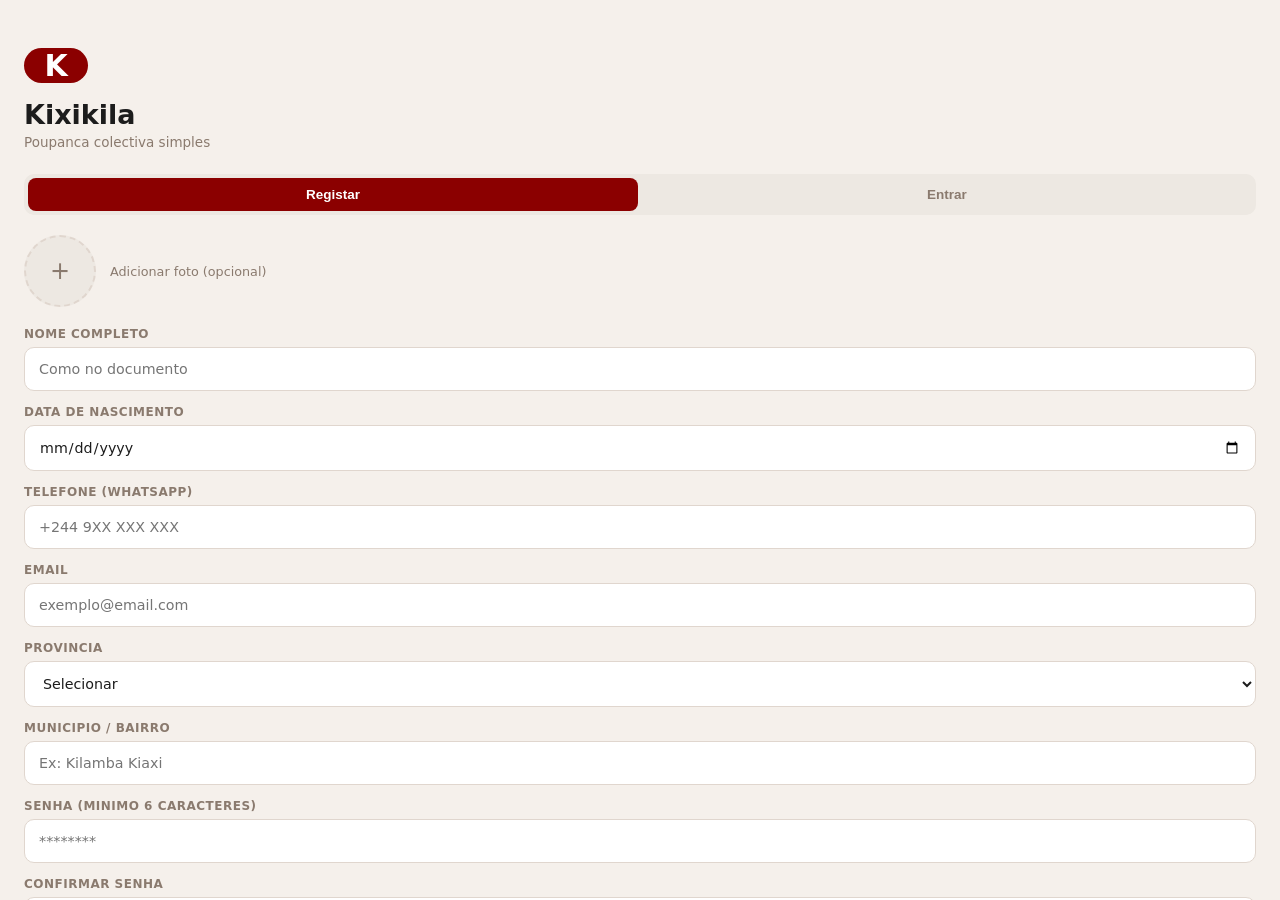
==== commit b854542b: "Atualizar o index.html" ====
--- a/index.html
+++ b/index.html
@@ -303,13 +303,18 @@
 <div id="modalMembroPerfil" class="modal-overlay" style="display:none" onclick="fecharModalSeClicarFora(event, this)">
   <div class="modal modal-membro">
     <button class="modal-fechar" onclick="fecharModal('modalMembroPerfil')">&#10005;</button>
-    <div class="membro-foto-grande" id="membroFotoGrande"></div>
-    <div class="membro-perfil-info">
-      <div class="membro-perfil-nome" id="membroPerfilNome"></div>
-      <div class="membro-perfil-tel" id="membroPerfilTel"></div>
+    <div style="display:flex;align-items:center;gap:14px;padding:0 0 16px;border-bottom:1px solid var(--border-color, #eee);margin-bottom:14px">
+      <div class="membro-foto-grande" id="membroFotoGrande"></div>
+      <div>
+        <div class="membro-perfil-nome" id="membroPerfilNome"></div>
+        <div class="membro-perfil-tel" id="membroPerfilTel"></div>
+      </div>
+    </div>
+    <div class="membro-perfil-info" style="padding-top:0">
       <div id="membroInfoExtra" style="margin-top:8px; font-size:.85rem"></div>
       <div class="membro-stars-wrap" style="margin-top:12px"><div class="membro-stars" id="membroStars"></div><span class="membro-stars-count" id="membroStarsCount"></span></div>
       <button class="btn-primary w100" style="margin-top:16px" onclick="abrirAvaliarMembro()">Avaliar membro</button>
+    </div>
     </div>
   </div>
 </div>
--- a/css/main.css
+++ b/css/main.css
@@ -0,0 +1,795 @@
+/* ── RESET E VARIAVEIS ──────────────────────────────────────── */
+*, *::before, *::after { box-sizing: border-box; margin: 0; padding: 0; }
+
+:root {
+  /* ── TEMA CLARO (PALETA ORIGINAL) ── */
+  --bg:      #F5F0EB;
+  --bg2:     #FFFFFF;
+  --bg3:     #EDE8E2;
+  --border:  #E0D6CE;
+  --text:    #1C1C1C;
+  --muted:   #8A7A6E;
+  --r:       #8B0000;
+  --r2:      #A52A2A;
+  --r-soft:  #8B000022;
+  --green:   #2E7D32;
+  --sans:    'Inter', system-ui, sans-serif;
+  --radius:  14px;
+}
+
+html, body {
+  height: 100%;
+  background: var(--bg);
+  color: var(--text);
+  font-family: var(--sans);
+  font-size: 15px;
+  -webkit-font-smoothing: antialiased;
+  overflow: hidden;
+}
+
+/* ── PAGINAS ────────────────────────────────────────────────── */
+.pagina {
+  display: flex;
+  flex-direction: column;
+  height: 100dvh;
+  width: 100%;
+  position: absolute;
+  top: 0; left: 0;
+  overflow: hidden;
+}
+
+.pagina-scroll {
+  flex: 1;
+  overflow-y: auto;
+  -webkit-overflow-scrolling: touch;
+  padding-bottom: 80px;
+}
+
+/* ── AUTH ───────────────────────────────────────────────────── */
+.auth-wrap {
+  flex: 1;
+  overflow-y: auto;
+  padding: 48px 24px 40px;
+  display: flex;
+  flex-direction: column;
+  gap: 0;
+}
+
+.auth-logo {
+  width: 64px; height: 64px;
+  border-radius: 20px;
+  background: var(--r);
+  color: #fff;
+  font-size: 2rem;
+  font-weight: 900;
+  display: flex; align-items: center; justify-content: center;
+  margin-bottom: 16px;
+}
+
+.auth-titulo { font-size: 1.8rem; font-weight: 800; }
+.auth-sub    { color: var(--muted); font-size: .9rem; margin: 4px 0 24px; }
+
+.auth-tabs {
+  display: flex;
+  background: var(--bg3);
+  border-radius: 10px;
+  padding: 4px;
+  gap: 4px;
+  margin-bottom: 20px;
+}
+
+.auth-tab {
+  flex: 1;
+  padding: 9px;
+  border: none;
+  border-radius: 8px;
+  background: transparent;
+  color: var(--muted);
+  font-size: .9rem;
+  font-weight: 600;
+  cursor: pointer;
+  transition: all .2s;
+}
+
+.auth-tab.activo {
+  background: var(--r);
+  color: #fff;
+}
+
+/* ── TOP BAR ────────────────────────────────────────────────── */
+.top-bar {
+  display: flex;
+  align-items: center;
+  padding: 14px 16px;
+  background: rgba(255,255,255,0.96);
+  backdrop-filter: blur(10px);
+  border-bottom: 1px solid var(--border);
+  gap: 10px;
+  flex-shrink: 0;
+}
+
+.top-titulo {
+  flex: 1;
+  font-size: 1.05rem;
+  font-weight: 700;
+}
+
+.top-avatar {
+  width: 36px; height: 36px;
+  border-radius: 50%;
+  background: var(--r);
+  color: #fff;
+  font-weight: 800;
+  font-size: .95rem;
+  display: flex; align-items: center; justify-content: center;
+  cursor: pointer;
+  flex-shrink: 0;
+}
+
+.btn-voltar {
+  background: none;
+  border: none;
+  color: var(--text);
+  font-size: 1.3rem;
+  cursor: pointer;
+  padding: 0 6px 0 0;
+  line-height: 1;
+}
+
+/* ── TABS ───────────────────────────────────────────────────── */
+.tabs {
+  display: flex;
+  border-bottom: 1px solid var(--border);
+  flex-shrink: 0;
+  background: var(--bg2);
+}
+
+.tabs-sm { margin: 0 16px; border-radius: var(--radius) var(--radius) 0 0; overflow: hidden; }
+
+.tab {
+  flex: 1;
+  padding: 12px;
+  border: none;
+  background: transparent;
+  color: var(--muted);
+  font-size: .88rem;
+  font-weight: 600;
+  cursor: pointer;
+  border-bottom: 2px solid transparent;
+  transition: all .2s;
+}
+
+.tab.activo {
+  color: var(--r);
+  border-bottom-color: var(--r);
+}
+
+/* ── CAMPOS ─────────────────────────────────────────────────── */
+.campo {
+  display: flex;
+  flex-direction: column;
+  gap: 6px;
+  margin-bottom: 14px;
+}
+
+.campo label {
+  font-size: .8rem;
+  font-weight: 600;
+  color: var(--muted);
+  text-transform: uppercase;
+  letter-spacing: .5px;
+}
+
+.campo input,
+.campo select {
+  padding: 13px 14px;
+  border: 1px solid var(--border);
+  border-radius: 10px;
+  background: var(--bg2);
+  color: var(--text);
+  font-size: .95rem;
+  font-family: var(--sans);
+  outline: none;
+  transition: border-color .2s;
+}
+
+.campo input:focus,
+.campo select:focus { border-color: var(--r); }
+
+/* ── BOTOES ─────────────────────────────────────────────────── */
+.btn-primary {
+  padding: 13px 20px;
+  background: var(--r);
+  color: #fff;
+  border: none;
+  border-radius: 99px;
+  font-size: .95rem;
+  font-weight: 700;
+  font-family: var(--sans);
+  cursor: pointer;
+  transition: background .2s;
+}
+
+.btn-primary:hover { background: var(--r2); }
+.btn-primary:disabled { opacity: .5; cursor: default; }
+
+.btn-outline {
+  padding: 13px 20px;
+  background: transparent;
+  color: var(--text);
+  border: 1px solid var(--border);
+  border-radius: 99px;
+  font-size: .95rem;
+  font-weight: 600;
+  font-family: var(--sans);
+  cursor: pointer;
+}
+
+.btn-enviar {
+  padding: 10px 14px;
+  background: var(--r);
+  color: #fff;
+  border: none;
+  border-radius: 99px;
+  font-size: 1rem;
+  cursor: pointer;
+}
+
+.w100 { width: 100%; }
+
+/* ── FEED CARDS ─────────────────────────────────────────────── */
+.feed-card {
+  margin: 12px 16px 0;
+  background: var(--bg2);
+  border: 1px solid var(--border);
+  border-radius: var(--radius);
+  padding: 16px;
+  cursor: pointer;
+  transition: all .2s;
+  box-shadow: 0 1px 3px rgba(0,0,0,0.04);
+}
+
+.feed-card:active { border-color: var(--r); }
+
+.feed-card-top {
+  display: flex;
+  align-items: center;
+  gap: 12px;
+  margin-bottom: 12px;
+}
+
+.feed-icon {
+  width: 44px; height: 44px;
+  border-radius: 12px;
+  background: var(--r-soft);
+  color: var(--r);
+  font-weight: 900;
+  font-size: 1.2rem;
+  display: flex; align-items: center; justify-content: center;
+  flex-shrink: 0;
+}
+
+.feed-nome { font-weight: 700; font-size: 1rem; }
+.feed-sub  { font-size: .82rem; color: var(--muted); margin-top: 2px; }
+
+.feed-valor {
+  font-size: 1.5rem;
+  font-weight: 900;
+  margin-bottom: 8px;
+}
+
+.feed-progress {
+  height: 4px;
+  background: var(--bg3);
+  border-radius: 99px;
+  overflow: hidden;
+  margin-bottom: 8px;
+}
+
+.feed-progress-bar {
+  height: 100%;
+  background: var(--r);
+  border-radius: 99px;
+  transition: width .4s;
+}
+
+.feed-rodape {
+  display: flex;
+  justify-content: space-between;
+  font-size: .8rem;
+  color: var(--muted);
+}
+
+/* ── GRUPO CARD (tela App) ───────────────────────────────────── */
+.grupo-card {
+  margin: 16px;
+  background: var(--bg2);
+  border: 1px solid var(--border);
+  border-radius: var(--radius);
+  padding: 20px;
+  box-shadow: 0 1px 3px rgba(0,0,0,0.04);
+}
+
+.grupo-valor {
+  font-size: 2.4rem;
+  font-weight: 900;
+  margin-bottom: 8px;
+}
+
+.grupo-meta {
+  font-size: .88rem;
+  color: var(--muted);
+  margin-bottom: 14px;
+  line-height: 1.6;
+}
+
+.progresso-wrap {
+  height: 5px;
+  background: var(--bg3);
+  border-radius: 99px;
+  overflow: hidden;
+  margin-bottom: 12px;
+}
+
+.progresso-bar {
+  height: 100%;
+  background: var(--r);
+  border-radius: 99px;
+  transition: width .4s;
+}
+
+.grupo-rodape {
+  display: flex;
+  justify-content: space-between;
+  font-size: .82rem;
+  color: var(--muted);
+}
+
+/* ── PILL ───────────────────────────────────────────────────── */
+.pill {
+  padding: 4px 12px;
+  border-radius: 99px;
+  font-size: .78rem;
+  font-weight: 700;
+}
+
+.pill-aberto   { background: #E8F5E9; color: var(--green); }
+.pill-fechado  { background: #FFF3E0; color: #F57C00; }
+.pill-encerrado{ background: var(--bg3); color: var(--muted); }
+
+/* ── MEMBROS ────────────────────────────────────────────────── */
+.membro-item {
+  display: flex;
+  align-items: center;
+  gap: 12px;
+  padding: 12px 16px;
+  border-bottom: 1px solid var(--border);
+  cursor: pointer;
+  transition: background .2s;
+}
+
+.membro-item:hover { background: rgba(139,0,0,0.04); }
+
+.membro-av {
+  width: 38px; height: 38px;
+  border-radius: 50%;
+  background: var(--bg3);
+  color: var(--r);
+  font-weight: 800;
+  display: flex; align-items: center; justify-content: center;
+  font-size: .95rem;
+  flex-shrink: 0;
+}
+
+.membro-av.atual { background: var(--r-soft); border: 2px solid var(--r); }
+
+.membro-info { flex: 1; min-width: 0; }
+.membro-nome { font-weight: 600; font-size: .92rem; }
+.membro-tel  { font-size: .78rem; color: var(--muted); }
+
+.status {
+  font-size: .72rem;
+  font-weight: 800;
+  padding: 3px 8px;
+  border-radius: 99px;
+}
+
+.status-pago    { background: #E8F5E9; color: var(--green); }
+.status-recebe  { background: var(--r-soft); color: var(--r); }
+.status-pendente{ background: var(--bg3); color: var(--muted); }
+
+/* ── RODAS (controlo) ────────────────────────────────────────── */
+.roda-item {
+  display: flex;
+  align-items: center;
+  gap: 14px;
+  padding: 14px 16px;
+  border-bottom: 1px solid var(--border);
+  position: relative;
+}
+
+.roda-num {
+  width: 32px; height: 32px;
+  border-radius: 50%;
+  background: var(--bg3);
+  color: var(--muted);
+  font-weight: 800;
+  font-size: .85rem;
+  display: flex; align-items: center; justify-content: center;
+  flex-shrink: 0;
+}
+
+.roda-num.atual    { background: var(--r); color: #fff; }
+.roda-num.concluida{ background: #E8F5E9; color: var(--green); }
+
+.roda-info { flex: 1; }
+.roda-nome { font-weight: 600; font-size: .92rem; }
+.roda-label{ font-size: .78rem; color: var(--muted); margin-top: 2px; }
+
+.roda-estado {
+  font-size: .72rem;
+  font-weight: 800;
+  padding: 3px 8px;
+  border-radius: 99px;
+}
+
+.roda-estado.atual    { background: var(--r-soft); color: var(--r); }
+.roda-estado.concluida{ background: #E8F5E9; color: var(--green); }
+.roda-estado.pendente { background: var(--bg3); color: var(--muted); }
+
+/* ── CHAT ───────────────────────────────────────────────────── */
+.chat-lista {
+  padding: 12px 16px;
+  display: flex;
+  flex-direction: column;
+  gap: 10px;
+  min-height: 200px;
+}
+
+.chat-balao-wrap { display: flex; flex-direction: column; max-width: 78%; }
+.chat-balao-wrap.meu  { align-self: flex-end; align-items: flex-end; }
+.chat-balao-wrap.outro{ align-self: flex-start; align-items: flex-start; }
+
+.chat-autor { font-size: .72rem; color: var(--muted); margin-bottom: 3px; padding-left: 4px; }
+
+.chat-balao {
+  padding: 9px 13px;
+  border-radius: 16px;
+  font-size: .9rem;
+  line-height: 1.45;
+  word-break: break-word;
+}
+
+.chat-balao.meu   { background: var(--r); color: #fff; border-bottom-right-radius: 4px; }
+.chat-balao.outro { background: var(--bg3); color: var(--text); border-bottom-left-radius: 4px; }
+
+.chat-data { font-size: .68rem; color: var(--muted); margin-top: 3px; padding: 0 4px; }
+
+.chat-input-wrap {
+  display: flex;
+  gap: 8px;
+  padding: 10px 16px;
+  border-top: 1px solid var(--border);
+  background: var(--bg2);
+  position: sticky;
+  bottom: 0;
+}
+
+.chat-input-wrap input {
+  flex: 1;
+  padding: 11px 14px;
+  border: 1px solid var(--border);
+  border-radius: 99px;
+  background: var(--bg3);
+  color: var(--text);
+  font-family: var(--sans);
+  font-size: .9rem;
+  outline: none;
+}
+
+/* ── ACOES GRUPO ────────────────────────────────────────────── */
+.acoes-grupo {
+  display: flex;
+  flex-direction: column;
+  gap: 10px;
+  padding: 16px;
+}
+
+/* ── FAB ────────────────────────────────────────────────────── */
+.fab {
+  position: fixed;
+  bottom: 24px;
+  right: 20px;
+  width: 56px; height: 56px;
+  border-radius: 50%;
+  background: var(--r);
+  color: #fff;
+  font-size: 1.6rem;
+  border: none;
+  cursor: pointer;
+  box-shadow: 0 4px 20px rgba(139,0,0,0.3);
+  display: flex; align-items: center; justify-content: center;
+  z-index: 10;
+  transition: transform .2s;
+}
+
+.fab:active { transform: scale(0.95); }
+
+/* ── PERFIL ─────────────────────────────────────────────────── */
+.perfil-topo {
+  display: flex;
+  align-items: center;
+  gap: 14px;
+  margin-bottom: 20px;
+}
+
+.perfil-avatar {
+  width: 56px; height: 56px;
+  border-radius: 50%;
+  background: var(--r);
+  color: #fff;
+  font-size: 1.4rem;
+  font-weight: 800;
+  display: flex; align-items: center; justify-content: center;
+  flex-shrink: 0;
+  background-size: cover;
+  background-position: center;
+}
+
+.perfil-nome { font-weight: 700; font-size: 1rem; }
+.perfil-tel  { font-size: .82rem; color: var(--muted); }
+
+/* ── MODAL ──────────────────────────────────────────────────── */
+.modal-overlay {
+  position: fixed;
+  inset: 0;
+  background: rgba(0,0,0,0.5);
+  display: flex;
+  align-items: flex-end;
+  justify-content: center;
+  z-index: 100;
+  padding: 0 0 env(safe-area-inset-bottom);
+}
+
+.modal {
+  background: var(--bg2);
+  border: 1px solid var(--border);
+  border-radius: 20px 20px 0 0;
+  padding: 24px 20px 32px;
+  width: 100%;
+  max-width: 480px;
+  max-height: 90dvh;
+  overflow-y: auto;
+}
+
+.modal h3 { font-size: 1.1rem; font-weight: 800; margin-bottom: 16px; }
+
+.modal-btns {
+  display: flex;
+  gap: 10px;
+  margin-top: 4px;
+}
+
+.modal-btns .btn-primary,
+.modal-btns .btn-outline { flex: 1; }
+
+/* ── VAZIO ──────────────────────────────────────────────────── */
+.vazio {
+  padding: 48px 24px;
+  text-align: center;
+  color: var(--muted);
+  display: flex;
+  flex-direction: column;
+  align-items: center;
+  gap: 16px;
+}
+
+/* ── TOAST ──────────────────────────────────────────────────── */
+.toast {
+  position: fixed;
+  bottom: 90px;
+  left: 50%;
+  transform: translateX(-50%) translateY(20px);
+  background: var(--text);
+  color: var(--bg2);
+  padding: 10px 20px;
+  border-radius: 99px;
+  font-size: .88rem;
+  font-weight: 600;
+  opacity: 0;
+  pointer-events: none;
+  transition: all .3s;
+  white-space: nowrap;
+  z-index: 200;
+}
+
+.toast.show {
+  opacity: 1;
+  transform: translateX(-50%) translateY(0);
+}
+
+/* ── SKELETON ───────────────────────────────────────────────── */
+.skel {
+  background: var(--bg3);
+  border-radius: 8px;
+  animation: pulse 1.4s ease-in-out infinite;
+}
+
+@keyframes pulse {
+  0%, 100% { opacity: .4; }
+  50%       { opacity: .8; }
+}
+
+/* ── SCROLLBAR ──────────────────────────────────────────────── */
+::-webkit-scrollbar { width: 0; }
+
+/* ── CHAT TELA CHEIA ────────────────────────────────────────── */
+#paginaChat {
+  display: flex;
+  flex-direction: column;
+}
+
+#paginaChat .chat-lista {
+  flex: 1;
+  overflow-y: auto;
+  -webkit-overflow-scrolling: touch;
+  padding: 12px 16px;
+  display: flex;
+  flex-direction: column;
+  gap: 10px;
+}
+
+.chat-textarea {
+  flex: 1;
+  padding: 11px 14px;
+  border: 1px solid var(--border);
+  border-radius: 20px;
+  background: var(--bg3);
+  color: var(--text);
+  font-family: var(--sans);
+  font-size: .9rem;
+  outline: none;
+  resize: none;
+  overflow-y: hidden;
+  line-height: 1.45;
+  max-height: 140px;
+  transition: border-color .2s;
+}
+
+.chat-textarea:focus { border-color: var(--r); }
+
+/* ── FOTO PICKER (registo) ──────────────────────────────────── */
+.foto-picker {
+  display: flex;
+  align-items: center;
+  gap: 14px;
+  margin-bottom: 20px;
+  cursor: pointer;
+}
+
+.foto-picker-inner {
+  width: 72px; height: 72px;
+  border-radius: 50%;
+  background: var(--bg3);
+  border: 2px dashed var(--border);
+  display: flex; align-items: center; justify-content: center;
+  overflow: hidden;
+  flex-shrink: 0;
+  transition: border-color .2s;
+}
+
+.foto-picker-inner img { width: 100%; height: 100%; object-fit: cover; }
+#fotoPickerLetra { font-size: 1.6rem; color: var(--muted); }
+.foto-picker-label { font-size: .85rem; color: var(--muted); }
+
+/* ── PERFIL AVATAR EDIT ─────────────────────────────────────── */
+.perfil-avatar-wrap {
+  position: relative;
+  cursor: pointer;
+  flex-shrink: 0;
+}
+
+.perfil-avatar-edit {
+  position: absolute;
+  bottom: 0; right: 0;
+  width: 20px; height: 20px;
+  background: var(--r);
+  border-radius: 50%;
+  font-size: .65rem;
+  display: flex; align-items: center; justify-content: center;
+  color: #fff;
+}
+
+/* ── MODAL MEMBRO ───────────────────────────────────────────── */
+.modal-membro {
+  padding: 0;
+  overflow: hidden;
+}
+
+.modal-fechar {
+  position: absolute;
+  top: 14px; right: 16px;
+  background: rgba(0,0,0,0.5);
+  border: none;
+  color: #fff;
+  width: 32px; height: 32px;
+  border-radius: 50%;
+  font-size: .9rem;
+  cursor: pointer;
+  z-index: 2;
+}
+
+.membro-foto-grande {
+  width: 80px;
+  height: 80px;
+  border-radius: 50%;
+  background: var(--r-soft);
+  display: flex; align-items: center; justify-content: center;
+  overflow: hidden;
+  background-size: cover;
+  background-position: center;
+  flex-shrink: 0;
+}
+
+.membro-foto-letra {
+  font-size: 5rem;
+  font-weight: 900;
+  color: var(--r);
+  opacity: .4;
+}
+
+.membro-perfil-info {
+  padding: 20px;
+}
+
+.membro-perfil-nome {
+  font-size: 1.2rem;
+  font-weight: 800;
+  margin-bottom: 4px;
+}
+
+.membro-perfil-tel {
+  font-size: .85rem;
+  color: var(--muted);
+  margin-bottom: 14px;
+}
+
+.membro-stars-wrap {
+  display: flex;
+  align-items: center;
+  gap: 6px;
+}
+
+.membro-stars { display: flex; gap: 2px; }
+
+.star {
+  font-size: 1.1rem;
+  color: var(--bg3);
+}
+
+.star.on { color: #FBBF24; }
+
+.membro-stars-count {
+  font-size: .8rem;
+  color: var(--muted);
+}
+
+/* ── ESTRELAS INPUT (avaliar) ───────────────────────────────── */
+.estrelas-input {
+  display: flex;
+  gap: 8px;
+  justify-content: center;
+  margin: 16px 0 8px;
+}
+
+.star-btn {
+  font-size: 2rem;
+  background: none;
+  border: none;
+  color: var(--bg3);
+  cursor: pointer;
+  transition: color .15s, transform .15s;
+}
+
+.star-btn.on         { color: #FBBF24; }
+.star-btn:active     { transform: scale(1.2); }
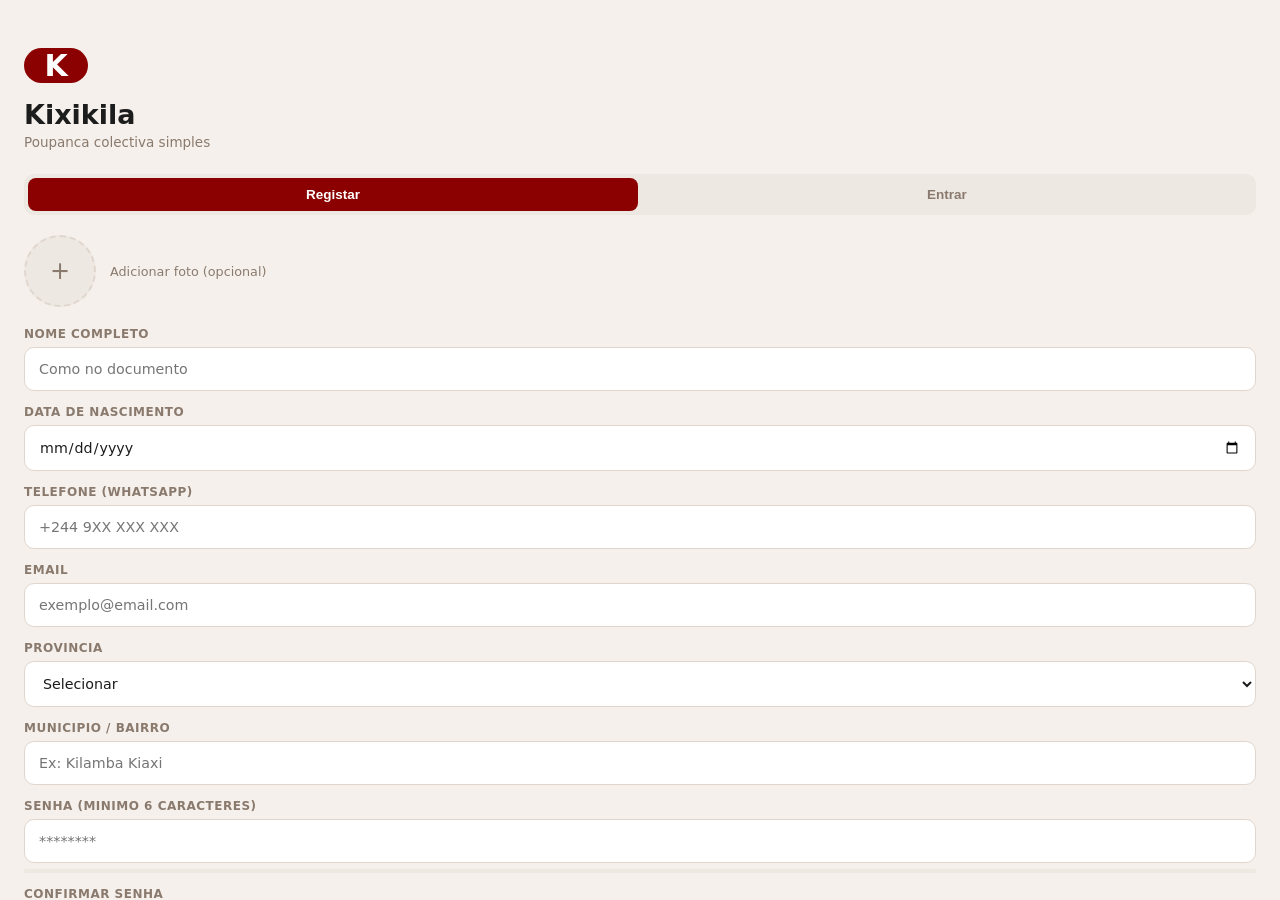
==== commit d34cf0ac: "Atualizar o index.html" ====
--- a/index.html
+++ b/index.html
@@ -70,6 +70,27 @@
       max-height: 120px; transition: border-color .2s;
     }
     .chat-textarea:focus { border-color: var(--r); }
+    /* Barra de força da senha */
+    .forca-senha-container {
+      margin: -8px 0 14px;
+    }
+    .forca-senha-barra {
+      height: 4px;
+      background: var(--bg3);
+      border-radius: 99px;
+      overflow: hidden;
+      margin-bottom: 4px;
+    }
+    .forca-senha-progresso {
+      height: 100%;
+      width: 0;
+      border-radius: 99px;
+      transition: all .3s;
+    }
+    .forca-senha-texto {
+      font-size: .75rem;
+      font-weight: 600;
+    }
   </style>
 </head>
 <body>
@@ -113,8 +134,26 @@
       </div>
       
       <div class="campo"><label>Municipio / Bairro</label><input id="regMunicipio" type="text" placeholder="Ex: Kilamba Kiaxi"></div>
-      <div class="campo"><label>Senha (minimo 6 caracteres)</label><input id="regSenha" type="password" placeholder="********"></div>
+      
+      <!-- Campo senha com indicador de força -->
+      <div class="campo"><label>Senha (minimo 6 caracteres)</label>
+        <input id="regSenha" type="password" placeholder="********" oninput="atualizarForcaSenha()">
+      </div>
+      
+      <!-- Indicador de força da senha -->
+      <div class="forca-senha-container">
+        <div class="forca-senha-barra">
+          <div id="forcaSenhaBarra" class="forca-senha-progresso"></div>
+        </div>
+        <span id="forcaSenhaTexto" class="forca-senha-texto"></span>
+      </div>
+      
       <div class="campo"><label>Confirmar senha</label><input id="regSenhaConfirm" type="password" placeholder="********"></div>
+
+      <!-- Honeypot anti-bot (invisível) -->
+      <div style="position:absolute;left:-9999px;opacity:0;pointer-events:none" aria-hidden="true">
+        <input id="_hp_website" type="text" name="website" tabindex="-1" autocomplete="off">
+      </div>
 
       <div class="termos-wrap">
         <div class="termos-header">
@@ -277,11 +316,11 @@
   </div>
 </div>
 
-<!-- MODAL PERFIL -->
+<!-- MODAL PERFIL (UNIFICADO) -->
 <div id="modalPerfil" class="modal-overlay" style="display:none" onclick="fecharModalSeClicarFora(event, this)">
   <div class="modal" style="max-height:85dvh;overflow-y:auto">
     <div class="perfil-topo">
-      <div class="perfil-avatar-wrap" onclick="document.getElementById('inputFotoPerfil').click()">
+      <div class="perfil-avatar-wrap" id="perfilAvatarWrap" onclick="document.getElementById('inputFotoPerfil').click()">
         <div class="perfil-avatar" id="perfilAvatarModal"></div><span class="perfil-avatar-edit">&#9998;</span>
       </div>
       <input id="inputFotoPerfil" type="file" accept="image/*" style="display:none" onchange="previewFotoPerfil(event)">
@@ -291,31 +330,24 @@
     <div class="campo" style="margin-bottom:8px"><label>Data de nascimento</label><div id="perfilDataNasc" style="color:var(--muted); font-size:.9rem">---</div></div>
     <div class="campo" style="margin-bottom:8px"><label>Provincia</label><div id="perfilProvincia" style="color:var(--muted); font-size:.9rem">---</div></div>
     <div class="campo" style="margin-bottom:8px"><label>Municipio</label><div id="perfilMunicipio" style="color:var(--muted); font-size:.9rem">---</div></div>
-    <div style="height:1px; background:var(--border); margin:16px 0"></div>
-    <div class="campo"><label>Novo nome</label><input id="editNome" type="text"></div>
-    <div class="campo"><label>Nova senha (opcional)</label><input id="editSenha" type="password" placeholder="Deixa vazio para manter"></div>
-    <div class="modal-btns"><button class="btn-outline" onclick="logout()">Sair</button><button class="btn-primary" onclick="guardarPerfil()">Guardar</button></div>
-    <button class="btn-outline w100" style="margin-top:8px;color:var(--r2)" onclick="confirmarEliminarConta()">Eliminar conta</button>
-  </div>
-</div>
-
-<!-- MODAL PERFIL MEMBRO -->
-<div id="modalMembroPerfil" class="modal-overlay" style="display:none" onclick="fecharModalSeClicarFora(event, this)">
-  <div class="modal modal-membro">
-    <button class="modal-fechar" onclick="fecharModal('modalMembroPerfil')">&#10005;</button>
-    <div style="display:flex;align-items:center;gap:14px;padding:0 0 16px;border-bottom:1px solid var(--border-color, #eee);margin-bottom:14px">
-      <div class="membro-foto-grande" id="membroFotoGrande"></div>
-      <div>
-        <div class="membro-perfil-nome" id="membroPerfilNome"></div>
-        <div class="membro-perfil-tel" id="membroPerfilTel"></div>
-      </div>
-    </div>
-    <div class="membro-perfil-info" style="padding-top:0">
-      <div id="membroInfoExtra" style="margin-top:8px; font-size:.85rem"></div>
-      <div class="membro-stars-wrap" style="margin-top:12px"><div class="membro-stars" id="membroStars"></div><span class="membro-stars-count" id="membroStarsCount"></span></div>
-      <button class="btn-primary w100" style="margin-top:16px" onclick="abrirAvaliarMembro()">Avaliar membro</button>
-    </div>
-    </div>
+    
+    <!-- Estrelas de reputação -->
+    <div class="membro-stars-wrap" style="margin-top:12px; margin-bottom:16px">
+      <div class="membro-stars" id="membroStars"></div>
+      <span class="membro-stars-count" id="membroStarsCount"></span>
+    </div>
+    
+    <div id="perfilSecaoEditar">
+      <div style="height:1px; background:var(--border); margin:16px 0"></div>
+      <div class="campo"><label>Novo nome</label><input id="editNome" type="text"></div>
+      <div class="campo"><label>Nova senha (opcional)</label><input id="editSenha" type="password" placeholder="Deixa vazio para manter"></div>
+      <div class="modal-btns">
+        <button id="perfilBtnSair" class="btn-outline" onclick="logout()">Sair</button>
+        <button id="perfilBtnEditar" class="btn-primary" onclick="guardarPerfil()">Guardar</button>
+      </div>
+      <button id="perfilBtnEliminar" class="btn-outline w100" style="margin-top:8px;color:var(--r2)" onclick="confirmarEliminarConta()">Eliminar conta</button>
+    </div>
+    <button id="perfilBtnAvaliar" class="btn-primary w100" style="margin-top:12px;display:none" onclick="abrirAvaliarMembro()">Avaliar este membro</button>
   </div>
 </div>
 
@@ -363,4 +395,4 @@
 </script>
 
 </body>
-</html>
+</html>
--- a/css/main.css
+++ b/css/main.css
@@ -720,14 +720,14 @@
 }
 
 .membro-foto-grande {
-  width: 80px;
-  height: 80px;
-  border-radius: 50%;
+  width: 100%;
+  height: 260px;
   background: var(--r-soft);
   display: flex; align-items: center; justify-content: center;
   overflow: hidden;
   background-size: cover;
   background-position: center;
+  border-radius: 0;
   flex-shrink: 0;
 }
 
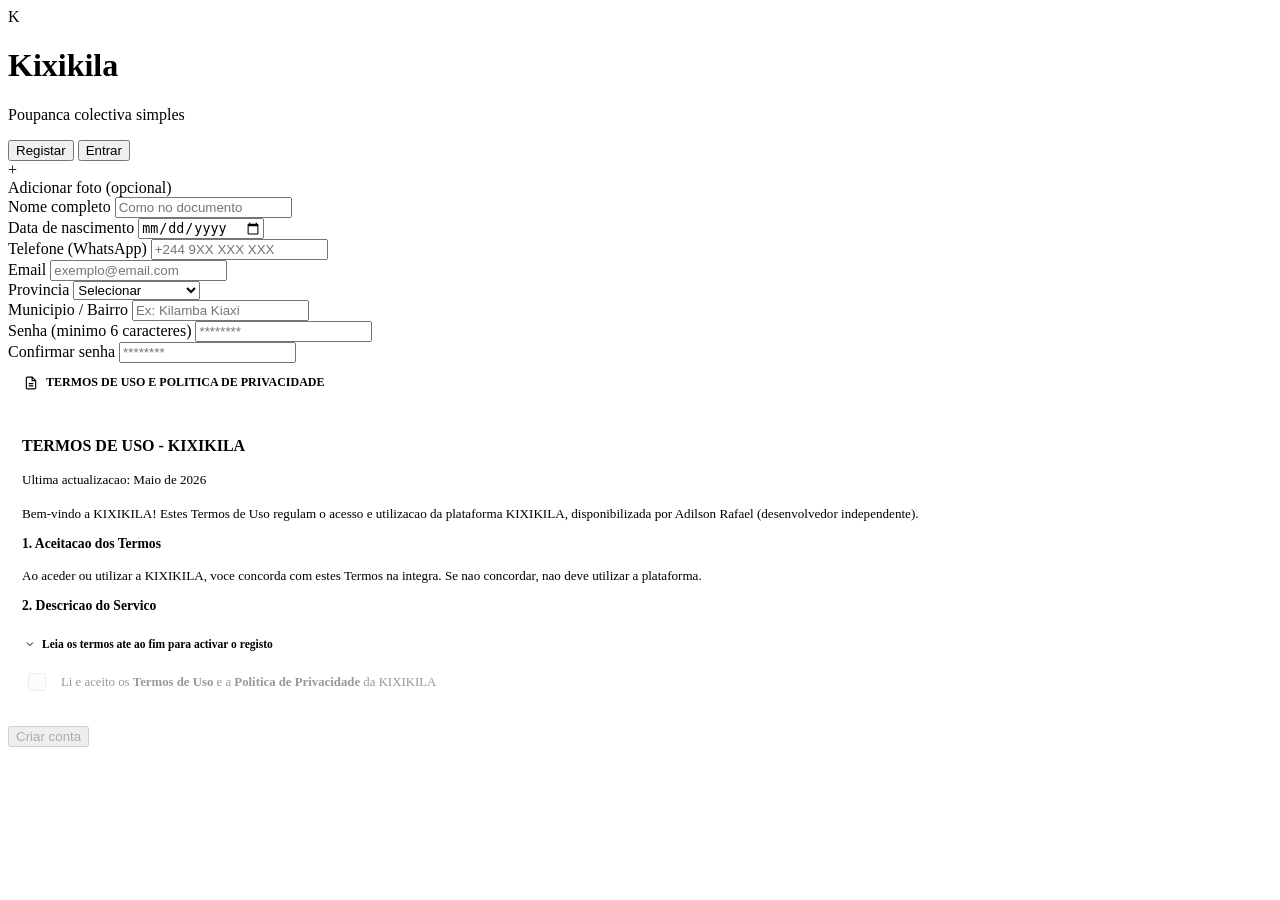
==== commit 176787e8: "Atualizar o index.html" ====
--- a/index.html
+++ b/index.html
@@ -4,8 +4,9 @@
   <meta charset="UTF-8">
   <meta name="viewport" content="width=device-width, initial-scale=1.0, maximum-scale=1.0">
   <title>Kixikila</title>
-  <link rel="stylesheet" href="css/main.css">
+  <link rel="stylesheet" href="main.css">
   <style>
+    /* Estilos adicionais para os termos */
     .termos-wrap {
       margin-bottom: 20px;
       border: 1px solid var(--border);
@@ -33,64 +34,85 @@
     }
     .termos-scroll::-webkit-scrollbar { width: 4px; }
     .termos-scroll::-webkit-scrollbar-thumb { background: var(--r); border-radius: 4px; }
-    .termos-conteudo h4 { font-size: 1rem; margin-bottom: 4px; }
-    .termos-conteudo h5 { font-size: .85rem; margin: 12px 0 6px; }
-    .termos-conteudo p { font-size: .82rem; color: var(--muted); line-height: 1.6; margin-bottom: 8px; }
-    .termos-data { font-size: .7rem; margin-bottom: 12px; }
-    .termos-contacto { margin-top: 12px; padding-top: 8px; border-top: 1px solid var(--border); }
+    .termos-conteudo h4 {
+      font-size: 1rem;
+      margin-bottom: 4px;
+    }
+    .termos-conteudo h5 {
+      font-size: .85rem;
+      margin: 12px 0 6px;
+    }
+    .termos-conteudo p {
+      font-size: .82rem;
+      color: var(--muted);
+      line-height: 1.6;
+      margin-bottom: 8px;
+    }
+    .termos-data {
+      font-size: .7rem;
+      margin-bottom: 12px;
+    }
+    .termos-contacto {
+      margin-top: 12px;
+      padding-top: 8px;
+      border-top: 1px solid var(--border);
+    }
     .termos-hint {
-      display: flex; align-items: center; gap: 6px; padding: 8px 16px;
-      background: var(--r-soft); font-size: .72rem; color: var(--r); font-weight: 600;
+      display: flex;
+      align-items: center;
+      gap: 6px;
+      padding: 8px 16px;
+      background: var(--r-soft);
+      font-size: .72rem;
+      color: var(--r);
+      font-weight: 600;
       border-top: 1px solid var(--border);
     }
-    .termos-hint.lido { color: var(--green); background: rgba(34,197,94,0.1); }
+    .termos-hint.lido {
+      color: var(--green);
+      background: rgba(34,197,94,0.1);
+    }
     .termos-check-wrap {
-      display: flex; align-items: center; gap: 12px; padding: 12px 16px;
-      cursor: pointer; border-top: 1px solid var(--border);
-    }
-    .termos-check-wrap input { width: 18px; height: 18px; accent-color: var(--r); cursor: pointer; }
-    .termos-check-label { font-size: .8rem; color: var(--text); }
-    .termos-check-label span { color: var(--r); font-weight: 700; }
+      display: flex;
+      align-items: center;
+      gap: 12px;
+      padding: 12px 16px;
+      cursor: pointer;
+      border-top: 1px solid var(--border);
+    }
+    .termos-check-wrap input {
+      width: 18px;
+      height: 18px;
+      accent-color: var(--r);
+      cursor: pointer;
+    }
+    .termos-check-label {
+      font-size: .8rem;
+      color: var(--text);
+    }
+    .termos-check-label span {
+      color: var(--r);
+      font-weight: 700;
+    }
     textarea {
-      width: 100%; padding: 12px;
-      border: 1px solid var(--border); border-radius: 10px;
-      background: var(--bg3); color: var(--text);
-      font-size: .9rem; font-family: var(--sans);
-      outline: none; resize: vertical;
-    }
-    textarea:focus { border-color: var(--r); }
-    .foto-picker-group { margin-bottom: 16px; }
-    .chat-textarea {
-      flex: 1; padding: 11px 14px;
-      border: 1px solid var(--border); border-radius: 20px;
-      background: var(--bg3); color: var(--text);
-      font-family: var(--sans); font-size: .9rem;
-      outline: none; resize: none;
-      overflow-y: hidden; line-height: 1.45;
-      max-height: 120px; transition: border-color .2s;
-    }
-    .chat-textarea:focus { border-color: var(--r); }
-    /* Barra de força da senha */
-    .forca-senha-container {
-      margin: -8px 0 14px;
-    }
-    .forca-senha-barra {
-      height: 4px;
+      width: 100%;
+      padding: 12px;
+      border: 1px solid var(--border);
+      border-radius: 10px;
       background: var(--bg3);
-      border-radius: 99px;
-      overflow: hidden;
-      margin-bottom: 4px;
-    }
-    .forca-senha-progresso {
-      height: 100%;
-      width: 0;
-      border-radius: 99px;
-      transition: all .3s;
-    }
-    .forca-senha-texto {
-      font-size: .75rem;
-      font-weight: 600;
-    }
+      color: var(--text);
+      font-size: .9rem;
+      font-family: var(--sans);
+      outline: none;
+      resize: vertical;
+    }
+    textarea:focus {
+      border-color: var(--r);
+    }
+    .foto-picker-group {
+      margin-bottom: 16px;
+    }
+    
   </style>
 </head>
 <body>
@@ -108,6 +130,7 @@
     </div>
 
     <div id="tabRegisto">
+      <!-- FOTO DE PERFIL -->
       <div class="foto-picker" onclick="document.getElementById('inputFotoReg').click()">
         <div class="foto-picker-inner" id="fotoPicker">
           <span id="fotoPickerLetra">+</span>
@@ -117,44 +140,66 @@
       </div>
       <input id="inputFotoReg" type="file" accept="image/*" style="display:none" onchange="previewFotoReg(event)">
 
-      <div class="campo"><label>Nome completo</label><input id="regNome" type="text" placeholder="Como no documento"></div>
-      <div class="campo"><label>Data de nascimento</label><input id="regDataNasc" type="date"></div>
-      <div class="campo"><label>Telefone (WhatsApp)</label><input id="regTelefone" type="tel" placeholder="+244 9XX XXX XXX"></div>
-      <div class="campo"><label>Email</label><input id="regEmail" type="email" placeholder="exemplo@email.com"></div>
-      
+      <div class="campo">
+        <label>Nome completo</label>
+        <input id="regNome" type="text" placeholder="Como no documento">
+      </div>
+
+      <div class="campo">
+        <label>Data de nascimento</label>
+        <input id="regDataNasc" type="date">
+      </div>
+
+      <div class="campo">
+        <label>Telefone (WhatsApp)</label>
+        <input id="regTelefone" type="tel" placeholder="+244 9XX XXX XXX">
+      </div>
+
+      <div class="campo">
+        <label>Email</label>
+        <input id="regEmail" type="email" placeholder="exemplo@email.com">
+      </div>
+
       <div class="campo">
         <label>Provincia</label>
         <select id="regProvincia">
           <option value="">Selecionar</option>
-          <option>Luanda</option><option>Benguela</option><option>Huila</option><option>Bie</option>
-          <option>Cabinda</option><option>Cuando Cubango</option><option>Cuanza Norte</option><option>Cuanza Sul</option>
-          <option>Cunene</option><option>Huambo</option><option>Lunda Norte</option><option>Lunda Sul</option>
-          <option>Malanje</option><option>Moxico</option><option>Namibe</option><option>Uige</option><option>Zaire</option>
+          <option>Luanda</option>
+          <option>Benguela</option>
+          <option>Huila</option>
+          <option>Bie</option>
+          <option>Cabinda</option>
+          <option>Cuando Cubango</option>
+          <option>Cuanza Norte</option>
+          <option>Cuanza Sul</option>
+          <option>Cunene</option>
+          <option>Huambo</option>
+          <option>Lunda Norte</option>
+          <option>Lunda Sul</option>
+          <option>Malanje</option>
+          <option>Moxico</option>
+          <option>Namibe</option>
+          <option>Uige</option>
+          <option>Zaire</option>
         </select>
       </div>
-      
-      <div class="campo"><label>Municipio / Bairro</label><input id="regMunicipio" type="text" placeholder="Ex: Kilamba Kiaxi"></div>
-      
-      <!-- Campo senha com indicador de força -->
-      <div class="campo"><label>Senha (minimo 6 caracteres)</label>
-        <input id="regSenha" type="password" placeholder="********" oninput="atualizarForcaSenha()">
-      </div>
-      
-      <!-- Indicador de força da senha -->
-      <div class="forca-senha-container">
-        <div class="forca-senha-barra">
-          <div id="forcaSenhaBarra" class="forca-senha-progresso"></div>
-        </div>
-        <span id="forcaSenhaTexto" class="forca-senha-texto"></span>
-      </div>
-      
-      <div class="campo"><label>Confirmar senha</label><input id="regSenhaConfirm" type="password" placeholder="********"></div>
-
-      <!-- Honeypot anti-bot (invisível) -->
-      <div style="position:absolute;left:-9999px;opacity:0;pointer-events:none" aria-hidden="true">
-        <input id="_hp_website" type="text" name="website" tabindex="-1" autocomplete="off">
-      </div>
-
+
+      <div class="campo">
+        <label>Municipio / Bairro</label>
+        <input id="regMunicipio" type="text" placeholder="Ex: Kilamba Kiaxi">
+      </div>
+
+      <div class="campo">
+        <label>Senha (minimo 6 caracteres)</label>
+        <input id="regSenha" type="password" placeholder="********">
+      </div>
+
+      <div class="campo">
+        <label>Confirmar senha</label>
+        <input id="regSenhaConfirm" type="password" placeholder="********">
+      </div>
+
+      <!-- TERMOS DE USO E POLITICA -->
       <div class="termos-wrap">
         <div class="termos-header">
           <svg xmlns="http://www.w3.org/2000/svg" width="14" height="14" viewBox="0 0 24 24" fill="none" stroke="currentColor" stroke-width="2"><path d="M14 2H6a2 2 0 0 0-2 2v16a2 2 0 0 0 2 2h12a2 2 0 0 0 2-2V8z"/><polyline points="14 2 14 8 20 8"/><line x1="16" y1="13" x2="8" y2="13"/><line x1="16" y1="17" x2="8" y2="17"/></svg>
@@ -164,23 +209,63 @@
           <div class="termos-conteudo">
             <h4>TERMOS DE USO - KIXIKILA</h4>
             <p class="termos-data">Ultima actualizacao: Maio de 2026</p>
-            <p>Bem-vindo a KIXIKILA! Estes Termos de Uso regulam o acesso e utilizacao da plataforma...</p>
-            <h5>1. Aceitacao dos Termos</h5><p>Ao aceder ou utilizar a KIXIKILA, voce concorda com estes Termos na integra.</p>
-            <h5>2. Descricao do Servico</h5><p>A KIXIKILA e uma plataforma que permite criar e gerir grupos de poupanca rotativa...</p>
-            <h5>3. Responsabilidades</h5><p>A KIXIKILA e apenas uma ferramenta de organizacao. Nao somos responsaveis por pagamentos...</p>
-            <h5>4. Regras de Utilizacao</h5><p>E proibido usar a plataforma para actividades ilegais, fraudes ou branqueamento de capitais.</p>
-            <h5>5. Doacoes</h5><p>A plataforma e gratuita. As doacoes sao voluntarias.</p>
-            <h5>6. Limitacao de Responsabilidade</h5><p>A KIXIKILA e disponibilizada "no estado em que se encontra".</p>
-            <h5>7. Suspensao e Cancelamento</h5><p>Reservamos o direito de suspender ou terminar contas que violem estes Termos.</p>
-            <h5>8. Alteracoes</h5><p>Podemos actualizar estes Termos.</p>
-            <h5>9. Lei Aplicavel</h5><p>Estes Termos sao regidos pelas leis de Angola.</p>
+            <p>Bem-vindo a KIXIKILA! Estes Termos de Uso regulam o acesso e utilizacao da plataforma KIXIKILA, disponibilizada por Adilson Rafael (desenvolvedor independente).</p>
+            
+            <h5>1. Aceitacao dos Termos</h5>
+            <p>Ao aceder ou utilizar a KIXIKILA, voce concorda com estes Termos na integra. Se nao concordar, nao deve utilizar a plataforma.</p>
+            
+            <h5>2. Descricao do Servico</h5>
+            <p>A KIXIKILA e uma plataforma que permite aos usuarios: criar e gerir grupos de kixikila/poupanca rotativa; gerar codigos de convite; definir valores e acompanhar rodadas; comunicar dentro dos grupos. A plataforma nao realiza cobrancas, transferencias nem guarda dinheiro de nenhum usuario. Todos os pagamentos sao feitos diretamente entre os participantes fora da plataforma.</p>
+            
+            <h5>3. Responsabilidades</h5>
+            <p>A KIXIKILA e apenas uma ferramenta de organizacao. Nao somos responsaveis por acordos, pagamentos, dividas ou conflitos entre os membros dos grupos. Cada usuario e totalmente responsavel pelos seus proprios grupos, pagamentos e combinacoes. A plataforma nao funciona como banco, instituicao financeira ou intermediaria de pagamentos.</p>
+            
+            <h5>4. Regras de Utilizacao</h5>
+            <p>E proibido: usar a plataforma para actividades ilegais, fraudes ou branqueamento de capitais; partilhar conteudo ofensivo, violento ou discriminatorio; criar grupos com intencao de prejudicar terceiros; tentar aceder a contas de outros usuarios.</p>
+            
+            <h5>5. Doacoes</h5>
+            <p>A plataforma e gratuita. As doacoes sao voluntarias e ajudam a manter e melhorar o projecto. Nao ha reembolso de doacoes.</p>
+            
+            <h5>6. Limitacao de Responsabilidade</h5>
+            <p>A KIXIKILA e disponibilizada "no estado em que se encontra". Nao garantimos que esteja livre de erros ou interrupcoes. Nao nos responsabilizamos por eventuais danos directos ou indirectos decorrentes do uso da plataforma.</p>
+            
+            <h5>7. Suspensao e Cancelamento</h5>
+            <p>Reservamos o direito de suspender ou terminar contas que violem estes Termos.</p>
+            
+            <h5>8. Alteracoes</h5>
+            <p>Podemos actualizar estes Termos. A continuacao do uso apos actualizacoes significa aceitacao das novas versoes.</p>
+            
+            <h5>9. Lei Aplicavel</h5>
+            <p>Estes Termos sao regidos pelas leis de Angola. Qualquer disputa sera resolvida nos tribunais de Luanda.</p>
+            
             <h4 style="margin-top:16px">POLITICA DE PRIVACIDADE - KIXIKILA</h4>
             <p class="termos-data">Ultima actualizacao: Maio de 2026</p>
-            <p>Respeitamos a sua privacidade e cumprimos a Lei n. 22/11, de 17 de Junho de Angola.</p>
-            <h5>1. Dados que recolhemos</h5><p>Nome, email, telefone, data de nascimento, provincia, municipio, foto.</p>
-            <h5>2. Como usamos os seus dados</h5><p>Para fornecer e melhorar a plataforma, gerir grupos e notificacoes.</p>
-            <h5>3. Partilha de dados</h5><p>Nao vendemos os seus dados. So partilhamos com autoridades se exigido por lei.</p>
-            <h5>4. Seus direitos</h5><p>Voce tem direito a aceder, corrigir ou apagar os seus dados.</p>
+            <p>Respeitamos a sua privacidade e cumprimos a Lei n. 22/11, de 17 de Junho (Lei de Proteccao de Dados Pessoais) de Angola.</p>
+            
+            <h5>1. Dados que recolhemos</h5>
+            <p>- Dados de registo: nome, email, telefone, data de nascimento, provincia, municipio;<br>- Dados do perfil e grupos criados;<br>- Dados de utilizacao (quais funcionalidades usa);<br>- Informacoes tecnicas (IP, navegador, dispositivo).</p>
+            
+            <h5>2. Como usamos os seus dados</h5>
+            <p>- Fornecer e melhorar a plataforma;<br>- Gerir os seus grupos e notificacoes;<br>- Comunicar actualizacoes importantes;<br>- Prevenir abusos e fraudes;<br>- Analisar uso da plataforma (estatisticas anonimas).</p>
+            
+            <h5>3. Partilha de dados</h5>
+            <p>Nao vendemos os seus dados. Podemos partilhar apenas: com autoridades, se exigido por lei; para proteger direitos, seguranca ou propriedade da plataforma.</p>
+            
+            <h5>4. Cookies e tecnologias semelhantes</h5>
+            <p>Usamos cookies para melhorar a experiencia (sessao, preferencias). Pode gerir os cookies no seu navegador.</p>
+            
+            <h5>5. Seus direitos</h5>
+            <p>Voce tem direito a: aceder aos seus dados; corrigir dados incorrectos; apagar os seus dados (em certos casos); revogar consentimento.</p>
+            
+            <h5>6. Seguranca</h5>
+            <p>Tomamos medidas razoaveis para proteger os seus dados, mas nenhum sistema e 100% seguro.</p>
+            
+            <h5>7. Menores</h5>
+            <p>A plataforma nao e destinada a menores de 18 anos sem consentimento dos pais/responsaveis.</p>
+            
+            <h5>8. Alteracoes</h5>
+            <p>Podemos actualizar esta Politica. Recomendamos que reveja periodicamente.</p>
+            
             <p class="termos-contacto">Desenvolvedor: Adilson Rafael<br>Contacto: <a href="https://wa.me/244921325366" target="_blank" style="color:var(--r)">+244 921 325 366</a></p>
           </div>
         </div>
@@ -190,25 +275,42 @@
         </div>
         <label class="termos-check-wrap" id="termosCheckWrap" style="opacity:0.4;pointer-events:none;">
           <input type="checkbox" id="termosCheck" disabled onchange="atualizarBotaoCriar()">
-          <span class="termos-check-label">Li e aceito os <span>Termos de Uso</span> e a <span>Politica de Privacidade</span> da KIXIKILA</span>
+          <span class="termos-check-label">
+            Li e aceito os <span>Termos de Uso</span> e a <span>Politica de Privacidade</span> da KIXIKILA
+          </span>
         </label>
       </div>
+
       <button class="btn-primary w100" onclick="registar()" id="btnCriarConta" disabled>Criar conta</button>
     </div>
 
     <div id="tabLogin" style="display:none">
-      <div class="campo"><label>Telefone</label><input id="loginTelefone" type="tel" placeholder="+244 9XX XXX XXX"></div>
-      <div class="campo"><label>Senha</label><input id="loginSenha" type="password" placeholder="A tua senha"></div>
+      <div class="campo">
+        <label>Telefone</label>
+        <input id="loginTelefone" type="tel" placeholder="+244 9XX XXX XXX">
+      </div>
+      <div class="campo">
+        <label>Senha</label>
+        <input id="loginSenha" type="password" placeholder="A tua senha">
+      </div>
       <button class="btn-primary w100" onclick="entrar()">Entrar</button>
     </div>
   </div>
 </div>
 
-<!-- MAIN -->
 <div id="paginaMain" class="pagina" style="display:none">
   <div class="top-bar">
-    <span class="top-titulo">Kixikila</span>
-    <div class="top-avatar" id="topAvatar" onclick="abrirPerfil()"></div>
+    <span class="top-titulo" style="font-size:1.3rem;font-weight:900;letter-spacing:-0.5px">
+      <span style="color:var(--r)">K</span>ixikila
+    </span>
+    <div style="display:flex;gap:8px;align-items:center">
+      <button class="top-icon-btn" onclick="abrirListaConversas()">
+        <svg xmlns="http://www.w3.org/2000/svg" width="35" height="35" viewBox="0 0 24 24" fill="none" stroke="currentColor" stroke-width="2" stroke-linecap="round" stroke-linejoin="round">
+          <path d="M21 15a2 2 0 0 1-2 2H7l-4 4V5a2 2 0 0 1 2-2h14a2 2 0 0 1 2 2z"/>
+        </svg>
+      </button>
+      <div class="top-avatar" id="topAvatar" onclick="abrirPerfil()"></div>
+    </div>
   </div>
   <div class="tabs">
     <button class="tab activo" id="tabFeed" onclick="mostrarTabMain('feed')">Descobrir</button>
@@ -226,7 +328,6 @@
   </div>
   <button class="fab" onclick="abrirCriar()">+</button>
 </div>
-
 <!-- APP (ver grupo) -->
 <div id="paginaApp" class="pagina" style="display:none">
   <div class="top-bar">
@@ -238,34 +339,52 @@
     <div class="grupo-card">
       <div class="grupo-valor" id="appValor"></div>
       <div class="grupo-meta" id="appMeta"></div>
-      <div class="progresso-wrap"><div class="progresso-bar" id="appProgresso"></div></div>
-      <div class="grupo-rodape"><span id="appPagamentos"></span><span id="appProximaRonda"></span></div>
+      <div class="progresso-wrap">
+        <div class="progresso-bar" id="appProgresso"></div>
+      </div>
+      <div class="grupo-rodape">
+        <span id="appPagamentos"></span>
+        <span id="appProximaRonda"></span>
+      </div>
     </div>
     <div class="tabs tabs-sm">
       <button class="tab activo" id="tabMembros" onclick="mostrarTabApp('membros')">Membros</button>
       <button class="tab" id="tabRodas" onclick="mostrarTabApp('rodas')">Rodas</button>
       <button class="tab" id="tabChat" onclick="abrirChat()">Chat</button>
-      <button class="tab" id="tabPedidos" onclick="mostrarTabApp('pedidos')">Pedidos</button>
-    </div>
-    <div id="conteudoMembros"><div id="listaMembros"></div><div class="acoes-grupo">
-      <button class="btn-primary" onclick="registarPagamento()">Confirmar pagamento</button>
-      <button class="btn-outline" id="btnEncerrar" onclick="encerrarGrupo()" style="display:none">Encerrar grupo</button>
-      <button class="btn-outline" onclick="sairDoGrupo()">Sair do grupo</button>
-    </div></div>
-    <div id="conteudoRodas" style="display:none"><div id="listaRodas"></div></div>
-    <div id="conteudoPedidos" style="display:none"></div>
-  </div>
-</div>
-
-<!-- CHAT -->
+    </div>
+    <div id="conteudoMembros">
+      <div id="listaMembros"></div>
+      <div class="acoes-grupo">
+        <button class="btn-primary" onclick="registarPagamento()">Confirmar pagamento</button>
+        <button class="btn-outline" id="btnEncerrar" onclick="encerrarGrupo()" style="display:none">Encerrar grupo</button>
+        <button class="btn-outline" onclick="sairDoGrupo()">Sair do grupo</button>
+      </div>
+    </div>
+    <div id="conteudoRodas" style="display:none">
+      <div id="listaRodas"></div>
+    </div>
+  </div>
+</div>
+
+<!-- CHAT (tela cheia) -->
 <div id="paginaChat" class="pagina" style="display:none">
   <div class="top-bar">
     <button class="btn-voltar" onclick="voltarApp()">&#8592;</button>
-    <div style="flex:1"><div class="top-titulo" id="chatNomeGrupo"></div><div style="font-size:.75rem;color:var(--muted)" id="chatMembrosCount"></div></div>
+    <div style="flex:1">
+      <div class="top-titulo" id="chatNomeGrupo"></div>
+      <div style="font-size:.75rem;color:var(--muted)" id="chatMembrosCount"></div>
+    </div>
   </div>
   <div id="chatMensagens" class="chat-lista"></div>
   <div class="chat-input-wrap">
-    <textarea id="chatInput" class="chat-textarea" placeholder="Mensagem..." rows="1" oninput="autoResizeChat(this)" onkeydown="handleChatKey(event)"></textarea>
+    <textarea
+      id="chatInput"
+      class="chat-textarea"
+      placeholder="Mensagem..."
+      rows="1"
+      oninput="crescerTextarea(this)"
+      onkeydown="if(event.key==='Enter'&&!event.shiftKey){event.preventDefault();enviarMsg()}"
+    ></textarea>
     <button class="btn-enviar" onclick="enviarMsg()">&#10148;</button>
   </div>
 </div>
@@ -274,25 +393,66 @@
 <div id="modalCriar" class="modal-overlay" style="display:none" onclick="fecharModalSeClicarFora(event, this)">
   <div class="modal">
     <h3>Criar grupo</h3>
-    <div class="foto-picker-group">
+    
+    <!-- Foto do grupo -->
+    <div class="foto-picker-group" style="margin-bottom:16px">
       <div class="foto-picker" onclick="document.getElementById('inputFotoGrupo').click()" style="margin-bottom:0">
-        <div class="foto-picker-inner" id="fotoGrupoPicker"><span id="fotoGrupoLetra">+</span><img id="fotoGrupoImg" src="" style="display:none"></div>
+        <div class="foto-picker-inner" id="fotoGrupoPicker">
+          <span id="fotoGrupoLetra">+</span>
+          <img id="fotoGrupoImg" src="" style="display:none">
+        </div>
         <span class="foto-picker-label">Foto do grupo</span>
       </div>
       <input id="inputFotoGrupo" type="file" accept="image/*" style="display:none" onchange="previewFotoGrupo(event)">
     </div>
-    <div class="campo"><label>Nome do grupo</label><input id="criarNome" type="text" placeholder="Ex: Grupo Familia"></div>
-    <div class="campo"><label>Descricao</label><textarea id="criarDescricao" rows="2" placeholder="Descreva o objetivo do grupo..."></textarea></div>
-    <div class="campo"><label>Regras do grupo</label><textarea id="criarRegras" rows="2" placeholder="Ex: Pagar ate dia 10 de cada mes..."></textarea></div>
-    <div class="campo"><label>Valor por ronda (KZ)</label><input id="criarValor" type="number" placeholder="Ex: 50000"></div>
-    <div class="campo"><label>Periodicidade</label><select id="criarPeriod"><option value="mensal">Mensal</option><option value="quinzenal">Quinzenal</option><option value="semanal">Semanal</option></select></div>
-    <div class="campo"><label>Max. membros</label><input id="criarMax" type="number" value="6" min="2" max="20"></div>
-    <div class="campo"><label>Localizacao (opcional)</label><input id="criarLocalizacao" type="text" placeholder="Ex: Luanda, Kilamba"></div>
-    <div class="modal-btns"><button class="btn-outline" onclick="fecharModal('modalCriar')">Cancelar</button><button class="btn-primary" onclick="criarGrupo()">Criar</button></div>
-  </div>
-</div>
-
-<!-- MODAL PREVIEW GRUPO -->
+    
+    <div class="campo">
+      <label>Nome do grupo</label>
+      <input id="criarNome" type="text" placeholder="Ex: Grupo Familia">
+    </div>
+    
+    <div class="campo">
+      <label>Descricao</label>
+      <textarea id="criarDescricao" rows="2" placeholder="Descreva o objetivo do grupo..."></textarea>
+    </div>
+    
+    <div class="campo">
+      <label>Regras do grupo</label>
+      <textarea id="criarRegras" rows="2" placeholder="Ex: Pagar ate dia 10 de cada mes..."></textarea>
+    </div>
+    
+    <div class="campo">
+      <label>Valor por ronda (KZ)</label>
+      <input id="criarValor" type="number" placeholder="Ex: 50000">
+    </div>
+    
+    <div class="campo">
+      <label>Periodicidade</label>
+      <select id="criarPeriod">
+        <option value="mensal">Mensal</option>
+        <option value="quinzenal">Quinzenal</option>
+        <option value="semanal">Semanal</option>
+      </select>
+    </div>
+    
+    <div class="campo">
+      <label>Max. membros</label>
+      <input id="criarMax" type="number" value="6" min="2" max="20">
+    </div>
+    
+    <div class="campo">
+      <label>Localizacao (opcional)</label>
+      <input id="criarLocalizacao" type="text" placeholder="Ex: Luanda, Kilamba">
+    </div>
+    
+    <div class="modal-btns">
+      <button class="btn-outline" onclick="fecharModal('modalCriar')">Cancelar</button>
+      <button class="btn-primary" onclick="criarGrupo()">Criar</button>
+    </div>
+  </div>
+</div>
+
+<!-- MODAL PREVIEW GRUPO (feed) -->
 <div id="modalPreviewGrupo" class="modal-overlay" style="display:none" onclick="fecharModalSeClicarFora(event, this)">
   <div class="modal" style="max-height:85dvh;overflow-y:auto">
     <h3 id="previewTitulo"></h3>
@@ -302,67 +462,147 @@
     <div id="previewLocalizacao"></div>
     <div style="margin:12px 0"><strong>Valor</strong><br><span id="previewValor"></span></div>
     <div class="progresso-wrap" style="margin:12px 0"><div class="progresso-bar" id="previewProgresso" style="width:0%"></div></div>
-    <div style="display:flex;justify-content:space-between;margin:8px 0"><span>Membros: <span id="previewMembros"></span></span><span>Vagas: <span id="previewVagas"></span></span></div>
+    <div style="display:flex;justify-content:space-between;margin:8px 0">
+      <span>Membros: <span id="previewMembros"></span></span>
+      <span>Vagas: <span id="previewVagas"></span></span>
+    </div>
     <div style="margin:8px 0"><strong>Criador</strong><br><span id="previewCriador"></span></div>
-    <div class="modal-btns" style="margin-top:16px"><button class="btn-outline" onclick="fecharModal('modalPreviewGrupo')">Fechar</button><button class="btn-primary" onclick="solicitarEntrada()">Solicitar entrada</button></div>
+    <div class="modal-btns" style="margin-top:16px">
+      <button class="btn-outline" onclick="fecharModal('modalPreviewGrupo')">Fechar</button>
+      <button class="btn-primary" onclick="solicitarEntrada()">Solicitar entrada</button>
+    </div>
   </div>
 </div>
 
 <!-- MODAL ENTRAR GRUPO -->
 <div id="modalEntrar" class="modal-overlay" style="display:none" onclick="fecharModalSeClicarFora(event, this)">
-  <div class="modal"><h3>Entrar num grupo</h3>
-    <div class="campo"><label>Codigo do grupo</label><input id="entrarCodigo" type="text" placeholder="Ex: ABC123" style="text-transform:uppercase"></div>
-    <div class="modal-btns"><button class="btn-outline" onclick="fecharModal('modalEntrar')">Cancelar</button><button class="btn-primary" onclick="entrarGrupo()">Entrar</button></div>
-  </div>
-</div>
-
-<!-- MODAL PERFIL (UNIFICADO) -->
+  <div class="modal">
+    <h3>Entrar num grupo</h3>
+    <div class="campo">
+      <label>Codigo do grupo</label>
+      <input id="entrarCodigo" type="text" placeholder="Ex: ABC123" style="text-transform:uppercase">
+    </div>
+    <div class="modal-btns">
+      <button class="btn-outline" onclick="fecharModal('modalEntrar')">Cancelar</button>
+      <button class="btn-primary" onclick="entrarGrupo()">Entrar</button>
+    </div>
+  </div>
+</div>
+
+<!-- MODAL PERFIL (o meu) -->
 <div id="modalPerfil" class="modal-overlay" style="display:none" onclick="fecharModalSeClicarFora(event, this)">
-  <div class="modal" style="max-height:85dvh;overflow-y:auto">
+  <div class="modal">
     <div class="perfil-topo">
-      <div class="perfil-avatar-wrap" id="perfilAvatarWrap" onclick="document.getElementById('inputFotoPerfil').click()">
-        <div class="perfil-avatar" id="perfilAvatarModal"></div><span class="perfil-avatar-edit">&#9998;</span>
+      <div class="perfil-avatar-wrap" onclick="document.getElementById('inputFotoPerfil').click()">
+        <div class="perfil-avatar" id="perfilAvatarModal"></div>
+        <span class="perfil-avatar-edit">&#9998;</span>
       </div>
       <input id="inputFotoPerfil" type="file" accept="image/*" style="display:none" onchange="previewFotoPerfil(event)">
-      <div><div class="perfil-nome" id="perfilNomeModal"></div><div class="perfil-tel" id="perfilTelModal"></div></div>
-    </div>
-    <div class="campo" style="margin-bottom:8px"><label>Email</label><div id="perfilEmail" style="color:var(--muted); font-size:.9rem">---</div></div>
-    <div class="campo" style="margin-bottom:8px"><label>Data de nascimento</label><div id="perfilDataNasc" style="color:var(--muted); font-size:.9rem">---</div></div>
-    <div class="campo" style="margin-bottom:8px"><label>Provincia</label><div id="perfilProvincia" style="color:var(--muted); font-size:.9rem">---</div></div>
-    <div class="campo" style="margin-bottom:8px"><label>Municipio</label><div id="perfilMunicipio" style="color:var(--muted); font-size:.9rem">---</div></div>
-    
-    <!-- Estrelas de reputação -->
-    <div class="membro-stars-wrap" style="margin-top:12px; margin-bottom:16px">
-      <div class="membro-stars" id="membroStars"></div>
-      <span class="membro-stars-count" id="membroStarsCount"></span>
-    </div>
-    
-    <div id="perfilSecaoEditar">
-      <div style="height:1px; background:var(--border); margin:16px 0"></div>
-      <div class="campo"><label>Novo nome</label><input id="editNome" type="text"></div>
-      <div class="campo"><label>Nova senha (opcional)</label><input id="editSenha" type="password" placeholder="Deixa vazio para manter"></div>
-      <div class="modal-btns">
-        <button id="perfilBtnSair" class="btn-outline" onclick="logout()">Sair</button>
-        <button id="perfilBtnEditar" class="btn-primary" onclick="guardarPerfil()">Guardar</button>
-      </div>
-      <button id="perfilBtnEliminar" class="btn-outline w100" style="margin-top:8px;color:var(--r2)" onclick="confirmarEliminarConta()">Eliminar conta</button>
-    </div>
-    <button id="perfilBtnAvaliar" class="btn-primary w100" style="margin-top:12px;display:none" onclick="abrirAvaliarMembro()">Avaliar este membro</button>
-  </div>
-</div>
+      <div>
+        <div class="perfil-nome" id="perfilNomeModal"></div>
+        <div class="perfil-tel" id="perfilTelModal"></div>
+      </div>
+    </div>
+    <div class="campo">
+      <label>Novo nome</label>
+      <input id="editNome" type="text">
+    </div>
+    <div class="campo">
+      <label>Nova senha (opcional)</label>
+      <input id="editSenha" type="password" placeholder="Deixa vazio para manter">
+    </div>
+    <div class="modal-btns">
+      <button class="btn-outline" onclick="logout()">Sair</button>
+      <button class="btn-primary" onclick="guardarPerfil()">Guardar</button>
+    </div>
+    <button class="btn-outline w100" style="margin-top:8px;color:var(--r2)" onclick="confirmarEliminarConta()">Eliminar conta</button>
+  </div>
+</div>
+
+<!-- MODAL PERFIL MEMBRO (ver membro) -->
+<div id="modalMembroPerfil" class="modal-overlay" style="display:none" onclick="fecharModalSeClicarFora(event, this)">
+  <div class="modal modal-membro">
+    <button class="modal-fechar" onclick="fecharModal('modalMembroPerfil')">&#10005;</button>
+    <div class="membro-foto-grande" id="membroFotoGrande"></div>
+    <div class="membro-perfil-info">
+      <div class="membro-perfil-nome" id="membroPerfilNome"></div>
+      <div class="membro-perfil-tel" id="membroPerfilTel"></div>
+      
+      <!-- DIV PARA INFORMAÇÕES EXTRA (email, província, município, data nascimento) -->
+      <div id="membroInfoExtra" style="margin-top:8px; font-size:.85rem"></div>
+      
+      <div class="membro-stars-wrap" style="margin-top:12px">
+        <div class="membro-stars" id="membroStars"></div>
+        <span class="membro-stars-count" id="membroStarsCount"></span>
+      </div>
+      <button class="btn-primary w100" style="margin-top:16px" onclick="abrirAvaliarMembro()">Avaliar membro</button>
+    </div>
+  </div>
+</div>
+
 
 <!-- MODAL AVALIAR MEMBRO -->
 <div id="modalAvaliar" class="modal-overlay" style="display:none" onclick="fecharModalSeClicarFora(event, this)">
-  <div class="modal"><h3>Avaliar <span id="avaliarNome"></span></h3>
+  <div class="modal">
+    <h3>Avaliar <span id="avaliarNome"></span></h3>
     <div class="estrelas-input" id="estrelasInput"></div>
-    <div class="campo" style="margin-top:12px"><label>Comentario (opcional)</label><input id="avaliarComentario" type="text" placeholder="Ex: Sempre pagou a tempo"></div>
-    <div class="modal-btns"><button class="btn-outline" onclick="fecharModal('modalAvaliar')">Cancelar</button><button class="btn-primary" onclick="confirmarAvaliacao()">Enviar</button></div>
-  </div>
-</div>
+    <div class="campo" style="margin-top:12px">
+      <label>Comentario (opcional)</label>
+      <input id="avaliarComentario" type="text" placeholder="Ex: Sempre pagou a tempo">
+    </div>
+    <div class="modal-btns">
+      <button class="btn-outline" onclick="fecharModal('modalAvaliar')">Cancelar</button>
+      <button class="btn-primary" onclick="confirmarAvaliacao()">Enviar</button>
+    </div>
+  </div>
+</div>
+<!-- MODAL PUBLICAR POST -->
+<div id="modalPost" class="modal-overlay" style="display:none" onclick="fecharModalSeClicarFora(event,this)">
+  <div class="modal">
+    <div style="display:flex;justify-content:space-between;align-items:center;margin-bottom:16px">
+      <h3>Nova publicação</h3>
+      <button onclick="fecharModal('modalPost')" style="background:none;border:none;font-size:1.2rem;cursor:pointer;color:var(--muted)">✕</button>
+    </div>
+    <div class="campo">
+      <textarea id="postTexto" rows="4" placeholder="Partilha uma dica, pergunta ou ideia sobre poupança..." style="width:100%;padding:12px;border:1px solid var(--border);border-radius:10px;background:var(--bg3);color:var(--text);font-size:.9rem;resize:none;box-sizing:border-box;font-family:var(--sans)"></textarea>
+    </div>
+    <div class="modal-btns">
+      <button class="btn-outline" onclick="fecharModal('modalPost')">Cancelar</button>
+      <button class="btn-primary" onclick="criarPost()">Publicar</button>
+    </div>
+  </div>
+</div>
+
+<!-- MODAL COMENTÁRIOS POST -->
+<div id="modalComentariosPost" class="modal-overlay" style="display:none" onclick="fecharModalSeClicarFora(event,this)">
+  <div class="modal" style="max-height:85dvh;display:flex;flex-direction:column">
+    <div style="display:flex;justify-content:space-between;align-items:center;margin-bottom:16px">
+      <h3 id="comentariosTituloPost">Comentários</h3>
+      <button onclick="fecharModal('modalComentariosPost')" style="background:none;border:none;font-size:1.2rem;cursor:pointer;color:var(--muted)">✕</button>
+    </div>
+    <div id="comentariosListaPost" style="flex:1;overflow-y:auto;margin-bottom:16px"></div>
+    <div style="display:flex;gap:8px;border-top:1px solid var(--border);padding-top:12px">
+      <input id="comentarioTextoPost" type="text" placeholder="Escreve um comentário..."
+        style="flex:1;padding:11px 14px;border:1px solid var(--border);border-radius:20px;background:var(--bg3);color:var(--text);font-size:.9rem;outline:none"
+        onkeydown="if(event.key==='Enter')enviarComentarioPost()">
+      <button class="btn-enviar" onclick="enviarComentarioPost()">&#10148;</button>
+    </div>
+  </div>
+</div>
+
+<style>
+.post-acao-btn{display:flex;align-items:center;gap:6px;background:none;border:none;color:var(--muted);font-size:.83rem;cursor:pointer;padding:4px 8px;border-radius:8px;transition:.15s}
+.post-acao-btn:hover{background:var(--bg3)}
+.post-acao-btn.liked{color:var(--r)}
+</style>
 
 <!-- MODAL GENERICO -->
 <div id="modal" class="modal-overlay" style="display:none" onclick="fecharModalSeClicarFora(event, this)">
-  <div class="modal"><h3 id="modalTitulo"></h3><p id="modalMsg" style="color:var(--muted);font-size:.9rem;margin:8px 0 16px"></p><div class="modal-btns" id="modalBtns"></div></div>
+  <div class="modal">
+    <h3 id="modalTitulo"></h3>
+    <p id="modalMsg" style="color:var(--muted);font-size:.9rem;margin:8px 0 16px"></p>
+    <div class="modal-btns" id="modalBtns"></div>
+  </div>
 </div>
 
 <!-- TOAST -->
@@ -387,12 +627,27 @@
     check.disabled = false;
   }
 }
+
 function atualizarBotaoCriar() {
   const btn = document.getElementById('btnCriarConta');
   const chk = document.getElementById('termosCheck');
   if (btn && chk) btn.disabled = !chk.checked;
 }
+
+// Restaurar sessao com verificacao de expiracao
+(function restaurarSessao() {
+  try {
+    const raw = localStorage.getItem('kx_sessao');
+    if (!raw) return;
+    const dados = JSON.parse(raw);
+    const perfil = dados.perfil || dados;
+    if (dados.expira && Date.now() > dados.expira) {
+      localStorage.removeItem('kx_sessao');
+      return;
+    }
+    KixikilaManager.setSessao(perfil);
+  } catch(_) {}
+})();
 </script>
-
 </body>
-</html>+</html>
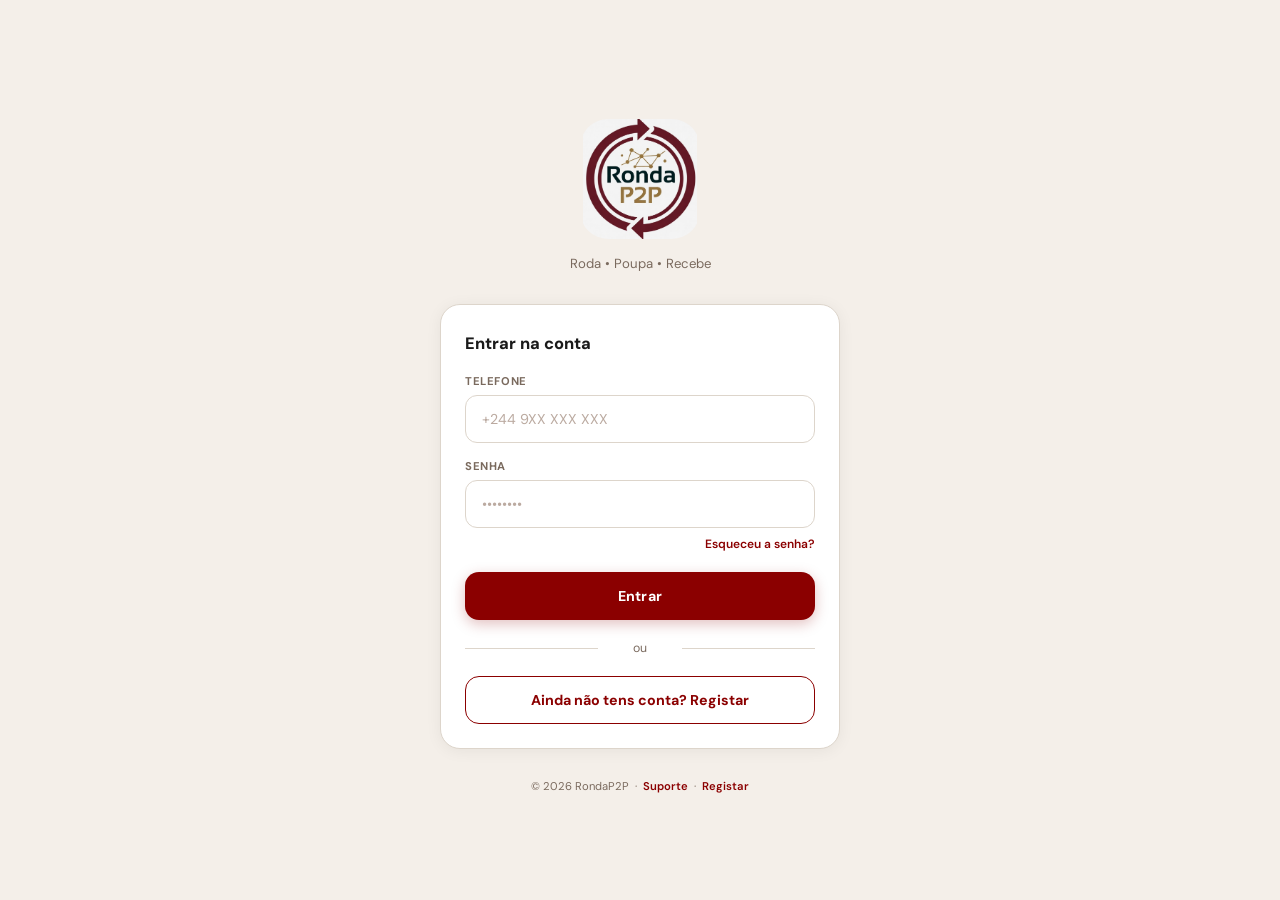
==== commit 30ce2cf5: "Atualizar o index.html" ====
--- a/index.html
+++ b/index.html
@@ -3,315 +3,59 @@
 <head>
   <meta charset="UTF-8">
   <meta name="viewport" content="width=device-width, initial-scale=1.0, maximum-scale=1.0">
-  <title>Kixikila</title>
+  <title>RondaP2P</title>
+  <link rel="preconnect" href="https://fonts.googleapis.com">
+  <link href="https://fonts.googleapis.com/css2?family=DM+Sans:opsz,wght@9..40,400;9..40,500;9..40,600;9..40,700;9..40,800;9..40,900&display=swap" rel="stylesheet">
   <link rel="stylesheet" href="main.css">
+  <meta http-equiv="X-Frame-Options" content="DENY">
+  <meta http-equiv="X-Content-Type-Options" content="nosniff">
+  <meta http-equiv="X-XSS-Protection" content="1; mode=block">
   <style>
-    /* Estilos adicionais para os termos */
-    .termos-wrap {
-      margin-bottom: 20px;
-      border: 1px solid var(--border);
-      border-radius: 14px;
-      overflow: hidden;
-      background: var(--bg2);
-    }
-    .termos-header {
-      display: flex;
-      align-items: center;
-      gap: 8px;
-      padding: 12px 16px;
-      background: var(--r-soft);
-      border-bottom: 1px solid var(--border);
-      font-size: .75rem;
-      font-weight: 700;
-      text-transform: uppercase;
-      color: var(--r);
-    }
-    .termos-scroll {
-      max-height: 200px;
-      overflow-y: auto;
-      padding: 14px;
-      scrollbar-width: thin;
-    }
-    .termos-scroll::-webkit-scrollbar { width: 4px; }
-    .termos-scroll::-webkit-scrollbar-thumb { background: var(--r); border-radius: 4px; }
-    .termos-conteudo h4 {
-      font-size: 1rem;
-      margin-bottom: 4px;
-    }
-    .termos-conteudo h5 {
-      font-size: .85rem;
-      margin: 12px 0 6px;
-    }
-    .termos-conteudo p {
-      font-size: .82rem;
-      color: var(--muted);
-      line-height: 1.6;
-      margin-bottom: 8px;
-    }
-    .termos-data {
-      font-size: .7rem;
-      margin-bottom: 12px;
-    }
-    .termos-contacto {
-      margin-top: 12px;
-      padding-top: 8px;
-      border-top: 1px solid var(--border);
-    }
-    .termos-hint {
-      display: flex;
-      align-items: center;
-      gap: 6px;
-      padding: 8px 16px;
-      background: var(--r-soft);
-      font-size: .72rem;
-      color: var(--r);
-      font-weight: 600;
-      border-top: 1px solid var(--border);
-    }
-    .termos-hint.lido {
-      color: var(--green);
-      background: rgba(34,197,94,0.1);
-    }
-    .termos-check-wrap {
-      display: flex;
-      align-items: center;
-      gap: 12px;
-      padding: 12px 16px;
-      cursor: pointer;
-      border-top: 1px solid var(--border);
-    }
-    .termos-check-wrap input {
-      width: 18px;
-      height: 18px;
-      accent-color: var(--r);
-      cursor: pointer;
-    }
-    .termos-check-label {
-      font-size: .8rem;
-      color: var(--text);
-    }
-    .termos-check-label span {
-      color: var(--r);
-      font-weight: 700;
-    }
     textarea {
       width: 100%;
-      padding: 12px;
-      border: 1px solid var(--border);
-      border-radius: 10px;
+      padding: 13px 14px;
+      border: 1.5px solid var(--border);
+      border-radius: 12px;
       background: var(--bg3);
       color: var(--text);
       font-size: .9rem;
       font-family: var(--sans);
       outline: none;
-      resize: vertical;
+      resize: none;
     }
-    textarea:focus {
-      border-color: var(--r);
-    }
-    .foto-picker-group {
-      margin-bottom: 16px;
-    }
-    
+    textarea:focus { border-color: var(--r); }
   </style>
 </head>
 <body>
 
-<!-- AUTH -->
-<div id="paginaAuth" class="pagina">
-  <div class="auth-wrap">
-    <div class="auth-logo">K</div>
-    <h1 class="auth-titulo">Kixikila</h1>
-    <p class="auth-sub">Poupanca colectiva simples</p>
-
-    <div class="auth-tabs">
-      <button class="auth-tab activo" onclick="mostrarTab('registo')">Registar</button>
-      <button class="auth-tab" onclick="mostrarTab('login')">Entrar</button>
-    </div>
-
-    <div id="tabRegisto">
-      <!-- FOTO DE PERFIL -->
-      <div class="foto-picker" onclick="document.getElementById('inputFotoReg').click()">
-        <div class="foto-picker-inner" id="fotoPicker">
-          <span id="fotoPickerLetra">+</span>
-          <img id="fotoPickerImg" src="" style="display:none">
-        </div>
-        <span class="foto-picker-label">Adicionar foto (opcional)</span>
-      </div>
-      <input id="inputFotoReg" type="file" accept="image/*" style="display:none" onchange="previewFotoReg(event)">
-
-      <div class="campo">
-        <label>Nome completo</label>
-        <input id="regNome" type="text" placeholder="Como no documento">
-      </div>
-
-      <div class="campo">
-        <label>Data de nascimento</label>
-        <input id="regDataNasc" type="date">
-      </div>
-
-      <div class="campo">
-        <label>Telefone (WhatsApp)</label>
-        <input id="regTelefone" type="tel" placeholder="+244 9XX XXX XXX">
-      </div>
-
-      <div class="campo">
-        <label>Email</label>
-        <input id="regEmail" type="email" placeholder="exemplo@email.com">
-      </div>
-
-      <div class="campo">
-        <label>Provincia</label>
-        <select id="regProvincia">
-          <option value="">Selecionar</option>
-          <option>Luanda</option>
-          <option>Benguela</option>
-          <option>Huila</option>
-          <option>Bie</option>
-          <option>Cabinda</option>
-          <option>Cuando Cubango</option>
-          <option>Cuanza Norte</option>
-          <option>Cuanza Sul</option>
-          <option>Cunene</option>
-          <option>Huambo</option>
-          <option>Lunda Norte</option>
-          <option>Lunda Sul</option>
-          <option>Malanje</option>
-          <option>Moxico</option>
-          <option>Namibe</option>
-          <option>Uige</option>
-          <option>Zaire</option>
-        </select>
-      </div>
-
-      <div class="campo">
-        <label>Municipio / Bairro</label>
-        <input id="regMunicipio" type="text" placeholder="Ex: Kilamba Kiaxi">
-      </div>
-
-      <div class="campo">
-        <label>Senha (minimo 6 caracteres)</label>
-        <input id="regSenha" type="password" placeholder="********">
-      </div>
-
-      <div class="campo">
-        <label>Confirmar senha</label>
-        <input id="regSenhaConfirm" type="password" placeholder="********">
-      </div>
-
-      <!-- TERMOS DE USO E POLITICA -->
-      <div class="termos-wrap">
-        <div class="termos-header">
-          <svg xmlns="http://www.w3.org/2000/svg" width="14" height="14" viewBox="0 0 24 24" fill="none" stroke="currentColor" stroke-width="2"><path d="M14 2H6a2 2 0 0 0-2 2v16a2 2 0 0 0 2 2h12a2 2 0 0 0 2-2V8z"/><polyline points="14 2 14 8 20 8"/><line x1="16" y1="13" x2="8" y2="13"/><line x1="16" y1="17" x2="8" y2="17"/></svg>
-          Termos de Uso e Politica de Privacidade
-        </div>
-        <div class="termos-scroll" id="termosScroll" onscroll="verificarScrollTermos()">
-          <div class="termos-conteudo">
-            <h4>TERMOS DE USO - KIXIKILA</h4>
-            <p class="termos-data">Ultima actualizacao: Maio de 2026</p>
-            <p>Bem-vindo a KIXIKILA! Estes Termos de Uso regulam o acesso e utilizacao da plataforma KIXIKILA, disponibilizada por Adilson Rafael (desenvolvedor independente).</p>
-            
-            <h5>1. Aceitacao dos Termos</h5>
-            <p>Ao aceder ou utilizar a KIXIKILA, voce concorda com estes Termos na integra. Se nao concordar, nao deve utilizar a plataforma.</p>
-            
-            <h5>2. Descricao do Servico</h5>
-            <p>A KIXIKILA e uma plataforma que permite aos usuarios: criar e gerir grupos de kixikila/poupanca rotativa; gerar codigos de convite; definir valores e acompanhar rodadas; comunicar dentro dos grupos. A plataforma nao realiza cobrancas, transferencias nem guarda dinheiro de nenhum usuario. Todos os pagamentos sao feitos diretamente entre os participantes fora da plataforma.</p>
-            
-            <h5>3. Responsabilidades</h5>
-            <p>A KIXIKILA e apenas uma ferramenta de organizacao. Nao somos responsaveis por acordos, pagamentos, dividas ou conflitos entre os membros dos grupos. Cada usuario e totalmente responsavel pelos seus proprios grupos, pagamentos e combinacoes. A plataforma nao funciona como banco, instituicao financeira ou intermediaria de pagamentos.</p>
-            
-            <h5>4. Regras de Utilizacao</h5>
-            <p>E proibido: usar a plataforma para actividades ilegais, fraudes ou branqueamento de capitais; partilhar conteudo ofensivo, violento ou discriminatorio; criar grupos com intencao de prejudicar terceiros; tentar aceder a contas de outros usuarios.</p>
-            
-            <h5>5. Doacoes</h5>
-            <p>A plataforma e gratuita. As doacoes sao voluntarias e ajudam a manter e melhorar o projecto. Nao ha reembolso de doacoes.</p>
-            
-            <h5>6. Limitacao de Responsabilidade</h5>
-            <p>A KIXIKILA e disponibilizada "no estado em que se encontra". Nao garantimos que esteja livre de erros ou interrupcoes. Nao nos responsabilizamos por eventuais danos directos ou indirectos decorrentes do uso da plataforma.</p>
-            
-            <h5>7. Suspensao e Cancelamento</h5>
-            <p>Reservamos o direito de suspender ou terminar contas que violem estes Termos.</p>
-            
-            <h5>8. Alteracoes</h5>
-            <p>Podemos actualizar estes Termos. A continuacao do uso apos actualizacoes significa aceitacao das novas versoes.</p>
-            
-            <h5>9. Lei Aplicavel</h5>
-            <p>Estes Termos sao regidos pelas leis de Angola. Qualquer disputa sera resolvida nos tribunais de Luanda.</p>
-            
-            <h4 style="margin-top:16px">POLITICA DE PRIVACIDADE - KIXIKILA</h4>
-            <p class="termos-data">Ultima actualizacao: Maio de 2026</p>
-            <p>Respeitamos a sua privacidade e cumprimos a Lei n. 22/11, de 17 de Junho (Lei de Proteccao de Dados Pessoais) de Angola.</p>
-            
-            <h5>1. Dados que recolhemos</h5>
-            <p>- Dados de registo: nome, email, telefone, data de nascimento, provincia, municipio;<br>- Dados do perfil e grupos criados;<br>- Dados de utilizacao (quais funcionalidades usa);<br>- Informacoes tecnicas (IP, navegador, dispositivo).</p>
-            
-            <h5>2. Como usamos os seus dados</h5>
-            <p>- Fornecer e melhorar a plataforma;<br>- Gerir os seus grupos e notificacoes;<br>- Comunicar actualizacoes importantes;<br>- Prevenir abusos e fraudes;<br>- Analisar uso da plataforma (estatisticas anonimas).</p>
-            
-            <h5>3. Partilha de dados</h5>
-            <p>Nao vendemos os seus dados. Podemos partilhar apenas: com autoridades, se exigido por lei; para proteger direitos, seguranca ou propriedade da plataforma.</p>
-            
-            <h5>4. Cookies e tecnologias semelhantes</h5>
-            <p>Usamos cookies para melhorar a experiencia (sessao, preferencias). Pode gerir os cookies no seu navegador.</p>
-            
-            <h5>5. Seus direitos</h5>
-            <p>Voce tem direito a: aceder aos seus dados; corrigir dados incorrectos; apagar os seus dados (em certos casos); revogar consentimento.</p>
-            
-            <h5>6. Seguranca</h5>
-            <p>Tomamos medidas razoaveis para proteger os seus dados, mas nenhum sistema e 100% seguro.</p>
-            
-            <h5>7. Menores</h5>
-            <p>A plataforma nao e destinada a menores de 18 anos sem consentimento dos pais/responsaveis.</p>
-            
-            <h5>8. Alteracoes</h5>
-            <p>Podemos actualizar esta Politica. Recomendamos que reveja periodicamente.</p>
-            
-            <p class="termos-contacto">Desenvolvedor: Adilson Rafael<br>Contacto: <a href="https://wa.me/244921325366" target="_blank" style="color:var(--r)">+244 921 325 366</a></p>
-          </div>
-        </div>
-        <div class="termos-hint" id="termosHint">
-          <svg xmlns="http://www.w3.org/2000/svg" width="12" height="12" viewBox="0 0 24 24" fill="none" stroke="currentColor" stroke-width="2"><polyline points="6 9 12 15 18 9"/></svg>
-          Leia os termos ate ao fim para activar o registo
-        </div>
-        <label class="termos-check-wrap" id="termosCheckWrap" style="opacity:0.4;pointer-events:none;">
-          <input type="checkbox" id="termosCheck" disabled onchange="atualizarBotaoCriar()">
-          <span class="termos-check-label">
-            Li e aceito os <span>Termos de Uso</span> e a <span>Politica de Privacidade</span> da KIXIKILA
-          </span>
-        </label>
-      </div>
-
-      <button class="btn-primary w100" onclick="registar()" id="btnCriarConta" disabled>Criar conta</button>
-    </div>
-
-    <div id="tabLogin" style="display:none">
-      <div class="campo">
-        <label>Telefone</label>
-        <input id="loginTelefone" type="tel" placeholder="+244 9XX XXX XXX">
-      </div>
-      <div class="campo">
-        <label>Senha</label>
-        <input id="loginSenha" type="password" placeholder="A tua senha">
-      </div>
-      <button class="btn-primary w100" onclick="entrar()">Entrar</button>
-    </div>
-  </div>
-</div>
-
-<div id="paginaMain" class="pagina" style="display:none">
-  <div class="top-bar">
-    <span class="top-titulo" style="font-size:1.3rem;font-weight:900;letter-spacing:-0.5px">
-      <span style="color:var(--r)">K</span>ixikila
-    </span>
-    <div style="display:flex;gap:8px;align-items:center">
-      <button class="top-icon-btn" onclick="abrirListaConversas()">
-        <svg xmlns="http://www.w3.org/2000/svg" width="35" height="35" viewBox="0 0 24 24" fill="none" stroke="currentColor" stroke-width="2" stroke-linecap="round" stroke-linejoin="round">
-          <path d="M21 15a2 2 0 0 1-2 2H7l-4 4V5a2 2 0 0 1 2-2h14a2 2 0 0 1 2 2z"/>
-        </svg>
-      </button>
-      <div class="top-avatar" id="topAvatar" onclick="abrirPerfil()"></div>
-    </div>
-  </div>
+<!-- SIDEBAR (PC) -->
+<aside class="sidebar" id="sidebar">
+  <div class="sidebar-logo"><span style="color:var(--r)">R</span>ondaP2P</div>
+  <button class="sidebar-btn activo" id="sbFeed" onclick="mostrarTabMain('feed')">
+    <svg width="22" height="22" viewBox="0 0 24 24" fill="none" stroke="currentColor" stroke-width="2" stroke-linecap="round" stroke-linejoin="round"><circle cx="11" cy="11" r="8"/><path d="m21 21-4.35-4.35"/></svg>
+    Descobrir
+  </button>
+  <button class="sidebar-btn" id="sbMeus" onclick="mostrarTabMain('meus')">
+    <svg width="22" height="22" viewBox="0 0 24 24" fill="none" stroke="currentColor" stroke-width="2" stroke-linecap="round" stroke-linejoin="round"><path d="M17 21v-2a4 4 0 0 0-4-4H5a4 4 0 0 0-4 4v2"/><circle cx="9" cy="7" r="4"/></svg>
+    Os meus grupos
+  </button>
+  <button class="sidebar-btn" onclick="abrirListaConversas()">
+    <svg width="22" height="22" viewBox="0 0 24 24" fill="none" stroke="currentColor" stroke-width="2" stroke-linecap="round" stroke-linejoin="round"><path d="M21 15a2 2 0 0 1-2 2H7l-4 4V5a2 2 0 0 1 2-2h14a2 2 0 0 1 2 2z"/></svg>
+    Mensagens
+  </button>
+  <button class="sidebar-btn" onclick="fecharModal('modalPerfil');window.location.href='anuncios.html'">
+    <svg width="22" height="22" viewBox="0 0 24 24" fill="none" stroke="currentColor" stroke-width="2" stroke-linecap="round" stroke-linejoin="round"><path d="M3 9l9-7 9 7v11a2 2 0 0 1-2 2H5a2 2 0 0 1-2-2z"/><polyline points="9 22 9 12 15 12 15 22"/></svg>
+    Minha loja
+  </button>
+  <div class="sidebar-spacer"></div>
+  <button class="sidebar-btn" onclick="abrirPerfil()">
+    <div class="sidebar-avatar" id="sidebarAvatar"></div>
+    <span id="sidebarNome">Perfil</span>
+  </button>
+</aside>
+
+<!-- APP PRINCIPAL -->
+<div id="paginaMain" class="pagina com-sidebar" style="display:none">
   <div class="tabs">
     <button class="tab activo" id="tabFeed" onclick="mostrarTabMain('feed')">Descobrir</button>
     <button class="tab" id="tabMeus" onclick="mostrarTabMain('meus')">Os meus</button>
@@ -321,17 +65,37 @@
     <div id="conteudoMeus" style="display:none">
       <div id="meusLista"></div>
       <div id="meusVazio" class="vazio" style="display:none">
-        <p>Ainda nao tens grupos.</p>
+        <p>Ainda não tens grupos.</p>
         <button class="btn-outline" onclick="mostrarTabMain('feed')">Descobrir grupos</button>
       </div>
     </div>
   </div>
   <button class="fab" onclick="abrirCriar()">+</button>
-</div>
+  <nav class="bottom-nav">
+    <button class="bottom-nav-btn activo" id="bnFeed" onclick="mostrarTabMain('feed')">
+      <svg width="28" height="28" viewBox="0 0 24 24" fill="none" stroke="currentColor" stroke-width="2" stroke-linecap="round" stroke-linejoin="round"><circle cx="11" cy="11" r="8"/><path d="m21 21-4.35-4.35"/></svg>
+    </button>
+    <button class="bottom-nav-btn" id="bnMeus" onclick="mostrarTabMain('meus')">
+      <svg width="28" height="28" viewBox="0 0 24 24" fill="none" stroke="currentColor" stroke-width="2" stroke-linecap="round" stroke-linejoin="round"><path d="M17 21v-2a4 4 0 0 0-4-4H5a4 4 0 0 0-4 4v2"/><circle cx="9" cy="7" r="4"/></svg>
+    </button>
+    <button class="bottom-nav-btn" onclick="abrirCriar()">
+      <svg width="30" height="30" viewBox="0 0 24 24" fill="none" stroke="currentColor" stroke-width="2" stroke-linecap="round" stroke-linejoin="round"><circle cx="12" cy="12" r="10"/><line x1="12" y1="8" x2="12" y2="16"/><line x1="8" y1="12" x2="16" y2="12"/></svg>
+    </button>
+    <button class="bottom-nav-btn" onclick="abrirListaConversas()">
+      <svg width="28" height="28" viewBox="0 0 24 24" fill="none" stroke="currentColor" stroke-width="2" stroke-linecap="round" stroke-linejoin="round"><path d="M21 15a2 2 0 0 1-2 2H7l-4 4V5a2 2 0 0 1 2-2h14a2 2 0 0 1 2 2z"/></svg>
+    </button>
+    <button class="bottom-nav-btn" id="bnPerfil" onclick="abrirPerfil()">
+      <div class="bottom-nav-avatar" id="bnAvatar"></div>
+    </button>
+  </nav>
+</div>
+
 <!-- APP (ver grupo) -->
-<div id="paginaApp" class="pagina" style="display:none">
-  <div class="top-bar">
-    <button class="btn-voltar" onclick="voltarMain()">&#8592;</button>
+<div id="paginaApp" class="pagina com-sidebar" style="display:none">
+  <div class="top-bar" style="display:flex">
+    <button class="btn-voltar" onclick="irParaMain()">
+      <svg xmlns="http://www.w3.org/2000/svg" width="22" height="22" viewBox="0 0 24 24" fill="none" stroke="currentColor" stroke-width="2.5" stroke-linecap="round" stroke-linejoin="round"><path d="M19 12H5M12 5l-7 7 7 7"/></svg>
+    </button>
     <span class="top-titulo" id="appNomeGrupo"></span>
     <span id="appPill" class="pill"></span>
   </div>
@@ -339,13 +103,8 @@
     <div class="grupo-card">
       <div class="grupo-valor" id="appValor"></div>
       <div class="grupo-meta" id="appMeta"></div>
-      <div class="progresso-wrap">
-        <div class="progresso-bar" id="appProgresso"></div>
-      </div>
-      <div class="grupo-rodape">
-        <span id="appPagamentos"></span>
-        <span id="appProximaRonda"></span>
-      </div>
+      <div class="progresso-wrap"><div class="progresso-bar" id="appProgresso"></div></div>
+      <div class="grupo-rodape"><span id="appPagamentos"></span><span id="appProximaRonda"></span></div>
     </div>
     <div class="tabs tabs-sm">
       <button class="tab activo" id="tabMembros" onclick="mostrarTabApp('membros')">Membros</button>
@@ -360,16 +119,16 @@
         <button class="btn-outline" onclick="sairDoGrupo()">Sair do grupo</button>
       </div>
     </div>
-    <div id="conteudoRodas" style="display:none">
-      <div id="listaRodas"></div>
-    </div>
+    <div id="conteudoRodas" style="display:none"><div id="listaRodas"></div></div>
   </div>
 </div>
 
 <!-- CHAT (tela cheia) -->
-<div id="paginaChat" class="pagina" style="display:none">
-  <div class="top-bar">
-    <button class="btn-voltar" onclick="voltarApp()">&#8592;</button>
+<div id="paginaChat" class="pagina com-sidebar" style="display:none">
+  <div class="top-bar" style="display:flex">
+    <button class="btn-voltar" onclick="irParaApp()">
+      <svg xmlns="http://www.w3.org/2000/svg" width="22" height="22" viewBox="0 0 24 24" fill="none" stroke="currentColor" stroke-width="2.5" stroke-linecap="round" stroke-linejoin="round"><path d="M19 12H5M12 5l-7 7 7 7"/></svg>
+    </button>
     <div style="flex:1">
       <div class="top-titulo" id="chatNomeGrupo"></div>
       <div style="font-size:.75rem;color:var(--muted)" id="chatMembrosCount"></div>
@@ -377,83 +136,35 @@
   </div>
   <div id="chatMensagens" class="chat-lista"></div>
   <div class="chat-input-wrap">
-    <textarea
-      id="chatInput"
-      class="chat-textarea"
-      placeholder="Mensagem..."
-      rows="1"
-      oninput="crescerTextarea(this)"
-      onkeydown="if(event.key==='Enter'&&!event.shiftKey){event.preventDefault();enviarMsg()}"
-    ></textarea>
+    <textarea id="chatInput" class="chat-textarea" placeholder="Mensagem..." rows="1" oninput="crescerTextarea(this)" onkeydown="if(event.key==='Enter'&&!event.shiftKey){event.preventDefault();enviarMsg()}"></textarea>
     <button class="btn-enviar" onclick="enviarMsg()">&#10148;</button>
   </div>
 </div>
 
 <!-- MODAL CRIAR GRUPO -->
-<div id="modalCriar" class="modal-overlay" style="display:none" onclick="fecharModalSeClicarFora(event, this)">
+<div id="modalCriar" class="modal-overlay" style="display:none" onclick="fecharModalSeClicarFora(event,this)">
   <div class="modal">
     <h3>Criar grupo</h3>
-    
-    <!-- Foto do grupo -->
-    <div class="foto-picker-group" style="margin-bottom:16px">
-      <div class="foto-picker" onclick="document.getElementById('inputFotoGrupo').click()" style="margin-bottom:0">
-        <div class="foto-picker-inner" id="fotoGrupoPicker">
-          <span id="fotoGrupoLetra">+</span>
-          <img id="fotoGrupoImg" src="" style="display:none">
-        </div>
-        <span class="foto-picker-label">Foto do grupo</span>
+    <div style="margin-bottom:16px">
+      <div class="foto-picker" onclick="document.getElementById('inputFotoGrupo').click()">
+        <div class="foto-picker-inner" id="fotoGrupoPicker"><span id="fotoGrupoLetra">+</span><img id="fotoGrupoImg" src="" style="display:none"></div>
+        <span class="foto-picker-label">Foto do grupo (opcional)</span>
       </div>
       <input id="inputFotoGrupo" type="file" accept="image/*" style="display:none" onchange="previewFotoGrupo(event)">
     </div>
-    
-    <div class="campo">
-      <label>Nome do grupo</label>
-      <input id="criarNome" type="text" placeholder="Ex: Grupo Familia">
-    </div>
-    
-    <div class="campo">
-      <label>Descricao</label>
-      <textarea id="criarDescricao" rows="2" placeholder="Descreva o objetivo do grupo..."></textarea>
-    </div>
-    
-    <div class="campo">
-      <label>Regras do grupo</label>
-      <textarea id="criarRegras" rows="2" placeholder="Ex: Pagar ate dia 10 de cada mes..."></textarea>
-    </div>
-    
-    <div class="campo">
-      <label>Valor por ronda (KZ)</label>
-      <input id="criarValor" type="number" placeholder="Ex: 50000">
-    </div>
-    
-    <div class="campo">
-      <label>Periodicidade</label>
-      <select id="criarPeriod">
-        <option value="mensal">Mensal</option>
-        <option value="quinzenal">Quinzenal</option>
-        <option value="semanal">Semanal</option>
-      </select>
-    </div>
-    
-    <div class="campo">
-      <label>Max. membros</label>
-      <input id="criarMax" type="number" value="6" min="2" max="20">
-    </div>
-    
-    <div class="campo">
-      <label>Localizacao (opcional)</label>
-      <input id="criarLocalizacao" type="text" placeholder="Ex: Luanda, Kilamba">
-    </div>
-    
-    <div class="modal-btns">
-      <button class="btn-outline" onclick="fecharModal('modalCriar')">Cancelar</button>
-      <button class="btn-primary" onclick="criarGrupo()">Criar</button>
-    </div>
-  </div>
-</div>
-
-<!-- MODAL PREVIEW GRUPO (feed) -->
-<div id="modalPreviewGrupo" class="modal-overlay" style="display:none" onclick="fecharModalSeClicarFora(event, this)">
+    <div class="campo"><label>Nome do grupo</label><input id="criarNome" type="text" placeholder="Ex: Grupo Família"></div>
+    <div class="campo"><label>Descrição</label><textarea id="criarDescricao" rows="2" placeholder="Descreva o objetivo do grupo..."></textarea></div>
+    <div class="campo"><label>Regras do grupo</label><textarea id="criarRegras" rows="2" placeholder="Ex: Pagar até dia 10 de cada mês..."></textarea></div>
+    <div class="campo"><label>Valor por ronda (KZ)</label><input id="criarValor" type="number" placeholder="Ex: 50000"></div>
+    <div class="campo"><label>Periodicidade</label><select id="criarPeriod"><option value="mensal">Mensal</option><option value="quinzenal">Quinzenal</option><option value="semanal">Semanal</option></select></div>
+    <div class="campo"><label>Máx. membros</label><input id="criarMax" type="number" value="6" min="2" max="20"></div>
+    <div class="campo"><label>Localização (opcional)</label><input id="criarLocalizacao" type="text" placeholder="Ex: Luanda, Kilamba"></div>
+    <div class="modal-btns"><button class="btn-outline" onclick="fecharModal('modalCriar')">Cancelar</button><button class="btn-primary" onclick="criarGrupo()">Criar</button></div>
+  </div>
+</div>
+
+<!-- MODAL PREVIEW GRUPO -->
+<div id="modalPreviewGrupo" class="modal-overlay" style="display:none" onclick="fecharModalSeClicarFora(event,this)">
   <div class="modal" style="max-height:85dvh;overflow-y:auto">
     <h3 id="previewTitulo"></h3>
     <div id="previewFoto"></div>
@@ -462,100 +173,159 @@
     <div id="previewLocalizacao"></div>
     <div style="margin:12px 0"><strong>Valor</strong><br><span id="previewValor"></span></div>
     <div class="progresso-wrap" style="margin:12px 0"><div class="progresso-bar" id="previewProgresso" style="width:0%"></div></div>
-    <div style="display:flex;justify-content:space-between;margin:8px 0">
-      <span>Membros: <span id="previewMembros"></span></span>
-      <span>Vagas: <span id="previewVagas"></span></span>
-    </div>
+    <div style="display:flex;justify-content:space-between;margin:8px 0"><span>Membros: <span id="previewMembros"></span></span><span>Vagas: <span id="previewVagas"></span></span></div>
     <div style="margin:8px 0"><strong>Criador</strong><br><span id="previewCriador"></span></div>
-    <div class="modal-btns" style="margin-top:16px">
-      <button class="btn-outline" onclick="fecharModal('modalPreviewGrupo')">Fechar</button>
-      <button class="btn-primary" onclick="solicitarEntrada()">Solicitar entrada</button>
-    </div>
+    <div class="modal-btns" style="margin-top:16px"><button class="btn-outline" onclick="fecharModal('modalPreviewGrupo')">Fechar</button><button class="btn-primary" onclick="solicitarEntrada()">Solicitar entrada</button></div>
   </div>
 </div>
 
 <!-- MODAL ENTRAR GRUPO -->
-<div id="modalEntrar" class="modal-overlay" style="display:none" onclick="fecharModalSeClicarFora(event, this)">
-  <div class="modal">
-    <h3>Entrar num grupo</h3>
-    <div class="campo">
-      <label>Codigo do grupo</label>
-      <input id="entrarCodigo" type="text" placeholder="Ex: ABC123" style="text-transform:uppercase">
-    </div>
-    <div class="modal-btns">
-      <button class="btn-outline" onclick="fecharModal('modalEntrar')">Cancelar</button>
-      <button class="btn-primary" onclick="entrarGrupo()">Entrar</button>
-    </div>
-  </div>
-</div>
-
-<!-- MODAL PERFIL (o meu) -->
-<div id="modalPerfil" class="modal-overlay" style="display:none" onclick="fecharModalSeClicarFora(event, this)">
-  <div class="modal">
-    <div class="perfil-topo">
-      <div class="perfil-avatar-wrap" onclick="document.getElementById('inputFotoPerfil').click()">
-        <div class="perfil-avatar" id="perfilAvatarModal"></div>
-        <span class="perfil-avatar-edit">&#9998;</span>
+<div id="modalEntrar" class="modal-overlay" style="display:none" onclick="fecharModalSeClicarFora(event,this)">
+  <div class="modal"><h3>Entrar num grupo</h3>
+    <div class="campo"><label>Código do grupo</label><input id="entrarCodigo" type="text" placeholder="Ex: ABC123" style="text-transform:uppercase"></div>
+    <div class="modal-btns"><button class="btn-outline" onclick="fecharModal('modalEntrar')">Cancelar</button><button class="btn-primary" onclick="entrarGrupo()">Entrar</button></div>
+  </div>
+</div>
+
+
+
+
+
+<!-- MODAL PERFIL -->
+<div id="modalPerfil" class="modal-overlay" style="display:none" onclick="fecharModalSeClicarFora(event,this)">
+  <div class="modal" style="padding:0;overflow:hidden;max-height:92dvh">
+  
+    <!-- CAPA + AVATAR -->
+    <div style="background:linear-gradient(135deg,var(--r) 0%,#5a0000 100%);padding:28px 20px 48px;position:relative">
+      <button onclick="fecharModal('modalPerfil')" style="position:absolute;top:14px;right:14px;background:rgba(255,255,255,0.15);border:none;color:#fff;width:30px;height:30px;border-radius:50%;font-size:.9rem;cursor:pointer;display:flex;align-items:center;justify-content:center">✕</button>
+      <div style="display:flex;align-items:flex-end;gap:14px">
+        <div style="position:relative;cursor:pointer" onclick="document.getElementById('inputFotoPerfil').click()">
+          <div id="perfilAvatarModal" style="width:72px;height:72px;border-radius:50%;background:rgba(255,255,255,0.2);border:3px solid rgba(255,255,255,0.6);color:#fff;font-size:1.8rem;font-weight:900;display:flex;align-items:center;justify-content:center;background-size:cover;background-position:center"></div>
+          <div style="position:absolute;bottom:0;right:0;width:22px;height:22px;background:#fff;border-radius:50%;display:flex;align-items:center;justify-content:center;font-size:.6rem;color:var(--r)">✏</div>
+        </div>
+        <div>
+          <div id="perfilNomeModal" style="color:#fff;font-size:1.1rem;font-weight:800;line-height:1.2"></div>
+          <div id="perfilTelModal" style="color:rgba(255,255,255,0.7);font-size:.8rem;margin-top:2px"></div>
+          <div id="perfilLocalizacaoModal" style="color:rgba(255,255,255,0.6);font-size:.75rem;margin-top:2px"></div>
+        </div>
       </div>
       <input id="inputFotoPerfil" type="file" accept="image/*" style="display:none" onchange="previewFotoPerfil(event)">
-      <div>
-        <div class="perfil-nome" id="perfilNomeModal"></div>
-        <div class="perfil-tel" id="perfilTelModal"></div>
-      </div>
-    </div>
-    <div class="campo">
-      <label>Novo nome</label>
-      <input id="editNome" type="text">
-    </div>
-    <div class="campo">
-      <label>Nova senha (opcional)</label>
-      <input id="editSenha" type="password" placeholder="Deixa vazio para manter">
-    </div>
-    <div class="modal-btns">
-      <button class="btn-outline" onclick="logout()">Sair</button>
-      <button class="btn-primary" onclick="guardarPerfil()">Guardar</button>
-    </div>
-    <button class="btn-outline w100" style="margin-top:8px;color:var(--r2)" onclick="confirmarEliminarConta()">Eliminar conta</button>
-  </div>
-</div>
-
-<!-- MODAL PERFIL MEMBRO (ver membro) -->
-<div id="modalMembroPerfil" class="modal-overlay" style="display:none" onclick="fecharModalSeClicarFora(event, this)">
-  <div class="modal modal-membro">
-    <button class="modal-fechar" onclick="fecharModal('modalMembroPerfil')">&#10005;</button>
-    <div class="membro-foto-grande" id="membroFotoGrande"></div>
-    <div class="membro-perfil-info">
-      <div class="membro-perfil-nome" id="membroPerfilNome"></div>
-      <div class="membro-perfil-tel" id="membroPerfilTel"></div>
-      
-      <!-- DIV PARA INFORMAÇÕES EXTRA (email, província, município, data nascimento) -->
-      <div id="membroInfoExtra" style="margin-top:8px; font-size:.85rem"></div>
-      
-      <div class="membro-stars-wrap" style="margin-top:12px">
-        <div class="membro-stars" id="membroStars"></div>
-        <span class="membro-stars-count" id="membroStarsCount"></span>
-      </div>
-      <button class="btn-primary w100" style="margin-top:16px" onclick="abrirAvaliarMembro()">Avaliar membro</button>
-    </div>
-  </div>
-</div>
-
+    </div>
+
+    <!-- STATS -->
+    <div style="display:grid;grid-template-columns:repeat(3,1fr);gap:1px;background:var(--border);margin-top:-1px">
+      <div style="background:var(--bg2);padding:14px 12px;text-align:center">
+        <div id="statGruposAtivos" style="font-size:1.4rem;font-weight:900;color:var(--r)">—</div>
+        <div style="font-size:.7rem;color:var(--muted);font-weight:600;text-transform:uppercase;letter-spacing:.4px;margin-top:2px">Grupos</div>
+      </div>
+      <div style="background:var(--bg2);padding:14px 12px;text-align:center;border-left:1px solid var(--border);border-right:1px solid var(--border)">
+        <div id="statReputacao" style="font-size:1.4rem;font-weight:900;color:#FBBF24">—</div>
+        <div style="font-size:.7rem;color:var(--muted);font-weight:600;text-transform:uppercase;letter-spacing:.4px;margin-top:2px">Reputação</div>
+      </div>
+      <div style="background:var(--bg2);padding:14px 12px;text-align:center">
+        <div id="statConcluidos" style="font-size:1.4rem;font-weight:900;color:var(--green)">—</div>
+        <div style="font-size:.7rem;color:var(--muted);font-weight:600;text-transform:uppercase;letter-spacing:.4px;margin-top:2px">Concluídos</div>
+      </div>
+    </div>
+    
+    
+  <!-- NEGOCIOS -->
+      <div style="background:var(--bg3);border-radius:14px;padding:16px;margin-bottom:16px">
+        <div style="font-size:.72rem;font-weight:700;color:var(--muted);text-transform:uppercase;letter-spacing:.5px;margin-bottom:12px">Negócios</div>
+        <button class="btn-outline w100" onclick="fecharModal('modalPerfil');window.location.href='anuncios.html'" style="display:flex;align-items:center;justify-content:center;gap:8px;color:var(--r);border-color:var(--r)">
+          <svg width="16" height="16" viewBox="0 0 24 24" fill="none" stroke="currentColor" stroke-width="2"><path d="M3 9l9-7 9 7v11a2 2 0 0 1-2 2H5a2 2 0 0 1-2-2z"/><polyline points="9 22 9 12 15 12 15 22"/></svg>
+          Gerir a minha loja
+        </button>
+      </div>
+  
+    <!-- CONTEUDO SCROLLAVEL -->
+    <div style="padding:20px;overflow-y:scroll;-webkit-overflow-scrolling:touch;max-height:55dvh">
+
+    <!-- EDITAR PERFIL COLAPSAVEL -->
+      <div style="background:var(--bg3);border-radius:14px;margin-bottom:16px;overflow:hidden">
+        <button onclick="toggleEditarPerfil()" style="width:100%;display:flex;align-items:center;justify-content:space-between;padding:14px 16px;background:none;border:none;cursor:pointer;font-family:var(--sans)">
+          <span style="font-size:.72rem;font-weight:700;color:var(--muted);text-transform:uppercase;letter-spacing:.5px">Editar perfil</span>
+          <span id="editarPerfilSeta" style="font-size:.75rem;color:var(--muted);transition:transform .2s">▼</span>
+        </button>
+        <div id="editarPerfilConteudo" style="display:none;padding:0 16px 16px">
+          <div class="campo" style="margin-bottom:12px">
+            <label>Nome</label>
+            <input id="editNome" type="text">
+          </div>
+          <div class="campo" style="margin-bottom:12px">
+            <label>Nova senha (opcional)</label>
+            <input id="editSenha" type="password" placeholder="Deixa vazio para manter">
+          </div>
+          <button class="btn-primary w100" onclick="guardarPerfil()">Guardar alterações</button>
+        </div>
+      </div>
+
+      <div style="display:grid;grid-template-columns:1fr 1fr;gap:10px;margin-bottom:10px">
+        <button class="btn-outline" onclick="logout()" style="display:flex;align-items:center;justify-content:center;gap:8px">
+          <svg width="16" height="16" viewBox="0 0 24 24" fill="none" stroke="currentColor" stroke-width="2"><path d="M9 21H5a2 2 0 0 1-2-2V5a2 2 0 0 1 2-2h4"/><polyline points="16 17 21 12 16 7"/><line x1="21" y1="12" x2="9" y2="12"/></svg>
+          Sair
+        </button>
+        <button class="btn-outline" onclick="abrirListaConversas()" style="display:flex;align-items:center;justify-content:center;gap:8px">
+          <svg width="16" height="16" viewBox="0 0 24 24" fill="none" stroke="currentColor" stroke-width="2"><path d="M21 15a2 2 0 0 1-2 2H7l-4 4V5a2 2 0 0 1 2-2h14a2 2 0 0 1 2 2z"/></svg>
+          Mensagens
+        </button>
+      </div>
+
+      <button class="btn-outline w100" style="color:var(--r);border-color:var(--r-soft);font-size:.85rem" onclick="confirmarEliminarConta()">Eliminar conta</button>
+    </div>
+  </div>
+</div>
+
+<!-- MODAL PERFIL MEMBRO -->
+<div id="modalMembroPerfil" class="modal-overlay" style="display:none" onclick="fecharModalSeClicarFora(event,this)">
+  <div class="modal" style="padding:0;overflow:hidden;max-height:92dvh">
+
+    <div style="height:100px;background:linear-gradient(135deg,var(--r) 0%,#3a0000 100%);position:relative;flex-shrink:0">
+      <button class="modal-fechar" onclick="fecharModal('modalMembroPerfil')">&#10005;</button>
+    </div>
+
+    <div style="padding:0 20px;position:relative;margin-top:-44px;margin-bottom:12px">
+      <div id="membroFotoGrande" style="width:88px;height:88px;border-radius:50%;border:4px solid var(--bg2);background:var(--bg3);background-size:cover;background-position:center;display:flex;align-items:center;justify-content:center;font-size:2.2rem;font-weight:900;color:var(--r);box-shadow:0 4px 16px rgba(0,0,0,0.12)"></div>
+    </div>
+
+    <div style="padding:0 20px 20px;overflow-y:auto">
+      <div style="display:flex;align-items:flex-start;justify-content:space-between;margin-bottom:16px">
+        <div>
+          <div id="membroPerfilNome" style="font-size:1.2rem;font-weight:900;line-height:1.2"></div>
+          <div id="membroPerfilTel" style="font-size:.8rem;color:var(--muted);margin-top:3px"></div>
+          <div id="membroLocalizacao" style="font-size:.78rem;color:var(--muted);margin-top:2px"></div>
+        </div>
+        <button id="btnMensagemMembro" onclick="enviarMensagemMembro()" style="background:var(--r-soft);border:1px solid var(--r);color:var(--r);border-radius:20px;padding:7px 14px;font-size:.8rem;font-weight:700;cursor:pointer;flex-shrink:0;font-family:var(--sans)">
+          Mensagem
+        </button>
+      </div>
+
+      <div style="background:var(--bg3);border-radius:16px;padding:16px;margin-bottom:16px;display:flex;align-items:center;gap:16px">
+        <div style="text-align:center;flex-shrink:0">
+          <div id="membroScoreNum" style="font-size:2rem;font-weight:900;color:var(--r);line-height:1">—</div>
+          <div style="font-size:.65rem;color:var(--muted);font-weight:700;text-transform:uppercase;letter-spacing:.4px;margin-top:2px">Score</div>
+        </div>
+        <div style="flex:1">
+          <div class="membro-stars" id="membroStars" style="margin-bottom:6px"></div>
+          <div id="membroStarsCount" style="font-size:.78rem;color:var(--muted)"></div>
+        </div>
+      </div>
+
+      <div id="membroInfoExtra" style="display:flex;flex-direction:column;gap:8px;margin-bottom:16px"></div>
+      <button class="btn-primary w100" id="btnAvaliarMembro" onclick="abrirAvaliarMembro()" style="margin-bottom:10px">Avaliar membro</button>
+    </div>
+  </div>
+</div>
 
 <!-- MODAL AVALIAR MEMBRO -->
-<div id="modalAvaliar" class="modal-overlay" style="display:none" onclick="fecharModalSeClicarFora(event, this)">
-  <div class="modal">
-    <h3>Avaliar <span id="avaliarNome"></span></h3>
+<div id="modalAvaliar" class="modal-overlay" style="display:none" onclick="fecharModalSeClicarFora(event,this)">
+  <div class="modal"><h3>Avaliar <span id="avaliarNome"></span></h3>
     <div class="estrelas-input" id="estrelasInput"></div>
-    <div class="campo" style="margin-top:12px">
-      <label>Comentario (opcional)</label>
-      <input id="avaliarComentario" type="text" placeholder="Ex: Sempre pagou a tempo">
-    </div>
-    <div class="modal-btns">
-      <button class="btn-outline" onclick="fecharModal('modalAvaliar')">Cancelar</button>
-      <button class="btn-primary" onclick="confirmarAvaliacao()">Enviar</button>
-    </div>
-  </div>
-</div>
+    <div class="campo" style="margin-top:12px"><label>Comentário (opcional)</label><input id="avaliarComentario" type="text" placeholder="Ex: Sempre pagou a tempo"></div>
+    <div class="modal-btns"><button class="btn-outline" onclick="fecharModal('modalAvaliar')">Cancelar</button><button class="btn-primary" onclick="confirmarAvaliacao()">Enviar</button></div>
+  </div>
+</div>
+
 <!-- MODAL PUBLICAR POST -->
 <div id="modalPost" class="modal-overlay" style="display:none" onclick="fecharModalSeClicarFora(event,this)">
   <div class="modal">
@@ -563,17 +333,12 @@
       <h3>Nova publicação</h3>
       <button onclick="fecharModal('modalPost')" style="background:none;border:none;font-size:1.2rem;cursor:pointer;color:var(--muted)">✕</button>
     </div>
-    <div class="campo">
-      <textarea id="postTexto" rows="4" placeholder="Partilha uma dica, pergunta ou ideia sobre poupança..." style="width:100%;padding:12px;border:1px solid var(--border);border-radius:10px;background:var(--bg3);color:var(--text);font-size:.9rem;resize:none;box-sizing:border-box;font-family:var(--sans)"></textarea>
-    </div>
-    <div class="modal-btns">
-      <button class="btn-outline" onclick="fecharModal('modalPost')">Cancelar</button>
-      <button class="btn-primary" onclick="criarPost()">Publicar</button>
-    </div>
-  </div>
-</div>
-
-<!-- MODAL COMENTÁRIOS POST -->
+    <div class="campo"><textarea id="postTexto" rows="4" placeholder="Partilha uma dica, pergunta ou ideia sobre poupança..."></textarea></div>
+    <div class="modal-btns"><button class="btn-outline" onclick="fecharModal('modalPost')">Cancelar</button><button class="btn-primary" onclick="criarPost()">Publicar</button></div>
+  </div>
+</div>
+
+<!-- MODAL COMENTARIOS POST -->
 <div id="modalComentariosPost" class="modal-overlay" style="display:none" onclick="fecharModalSeClicarFora(event,this)">
   <div class="modal" style="max-height:85dvh;display:flex;flex-direction:column">
     <div style="display:flex;justify-content:space-between;align-items:center;margin-bottom:16px">
@@ -582,72 +347,119 @@
     </div>
     <div id="comentariosListaPost" style="flex:1;overflow-y:auto;margin-bottom:16px"></div>
     <div style="display:flex;gap:8px;border-top:1px solid var(--border);padding-top:12px">
-      <input id="comentarioTextoPost" type="text" placeholder="Escreve um comentário..."
-        style="flex:1;padding:11px 14px;border:1px solid var(--border);border-radius:20px;background:var(--bg3);color:var(--text);font-size:.9rem;outline:none"
-        onkeydown="if(event.key==='Enter')enviarComentarioPost()">
+      <input id="comentarioTextoPost" type="text" placeholder="Escreve um comentário..." style="flex:1;padding:11px 14px;border:1px solid var(--border);border-radius:20px;background:var(--bg3);color:var(--text);font-size:.9rem;outline:none" onkeydown="if(event.key==='Enter')enviarComentarioPost()">
       <button class="btn-enviar" onclick="enviarComentarioPost()">&#10148;</button>
     </div>
   </div>
 </div>
 
-<style>
-.post-acao-btn{display:flex;align-items:center;gap:6px;background:none;border:none;color:var(--muted);font-size:.83rem;cursor:pointer;padding:4px 8px;border-radius:8px;transition:.15s}
-.post-acao-btn:hover{background:var(--bg3)}
-.post-acao-btn.liked{color:var(--r)}
-</style>
-
 <!-- MODAL GENERICO -->
-<div id="modal" class="modal-overlay" style="display:none" onclick="fecharModalSeClicarFora(event, this)">
-  <div class="modal">
-    <h3 id="modalTitulo"></h3>
-    <p id="modalMsg" style="color:var(--muted);font-size:.9rem;margin:8px 0 16px"></p>
-    <div class="modal-btns" id="modalBtns"></div>
-  </div>
-</div>
-
-<!-- TOAST -->
+<div id="modal" class="modal-overlay" style="display:none" onclick="fecharModalSeClicarFora(event,this)">
+  <div class="modal"><h3 id="modalTitulo"></h3><p id="modalMsg" style="color:var(--muted);font-size:.9rem;margin:8px 0 16px"></p><div class="modal-btns" id="modalBtns"></div></div>
+</div>
+
 <div id="toast" class="toast"></div>
 
 <script src="api.js"></script>
 <script src="app.js"></script>
-
 <script>
-function verificarScrollTermos() {
-  const el = document.getElementById('termosScroll');
-  const hint = document.getElementById('termosHint');
-  const checkWrap = document.getElementById('termosCheckWrap');
-  const check = document.getElementById('termosCheck');
-  if (!el) return;
-  const chegouAoFim = el.scrollTop + el.clientHeight >= el.scrollHeight - 10;
-  if (chegouAoFim) {
-    hint.innerHTML = '<svg xmlns="http://www.w3.org/2000/svg" width="12" height="12" viewBox="0 0 24 24" fill="none" stroke="currentColor" stroke-width="2"><polyline points="20 6 9 17 4 12"/></svg> Lido - pode aceitar os termos';
-    hint.classList.add('lido');
-    checkWrap.style.opacity = '1';
-    checkWrap.style.pointerEvents = 'auto';
-    check.disabled = false;
+var _paginaAtual = 'main';
+
+function irPara(id) {
+  document.querySelectorAll('.pagina').forEach(p => p.style.display = 'none');
+  document.getElementById(id).style.display = 'flex';
+}
+
+function irParaMain() {
+  pararSync();
+  _paginaAtual = 'main';
+  history.pushState({ pagina: 'main' }, '');
+  irPara('paginaMain');
+}
+
+function irParaApp() {
+  _paginaAtual = 'app';
+  history.pushState({ pagina: 'app' }, '');
+  irPara('paginaApp');
+}
+
+function irParaChat() {
+  _paginaAtual = 'chat';
+  history.pushState({ pagina: 'chat' }, '');
+  irPara('paginaChat');
+}
+
+window.addEventListener('popstate', function(e) {
+  const modaisAbertos = document.querySelectorAll('.modal-overlay[style*="flex"]');
+  if (modaisAbertos.length > 0) {
+    modaisAbertos.forEach(m => m.style.display = 'none');
+    history.pushState({}, '');
+    return;
   }
-}
-
-function atualizarBotaoCriar() {
-  const btn = document.getElementById('btnCriarConta');
-  const chk = document.getElementById('termosCheck');
-  if (btn && chk) btn.disabled = !chk.checked;
-}
-
-// Restaurar sessao com verificacao de expiracao
-(function restaurarSessao() {
+  if (_paginaAtual === 'chat') {
+    irParaApp();
+  } else if (_paginaAtual === 'app') {
+    irParaMain();
+  } else {
+    window.location.href = 'login.html';
+  }
+});
+
+(function verificarSessao() {
   try {
     const raw = localStorage.getItem('kx_sessao');
-    if (!raw) return;
+    if (!raw) { window.location.href = 'login.html'; return; }
     const dados = JSON.parse(raw);
     const perfil = dados.perfil || dados;
     if (dados.expira && Date.now() > dados.expira) {
       localStorage.removeItem('kx_sessao');
+      window.location.href = 'login.html';
       return;
     }
     KixikilaManager.setSessao(perfil);
-  } catch(_) {}
+
+    const nome = perfil.nome || 'K';
+    const foto = perfil.foto_perfil || '';
+    const sa = document.getElementById('sidebarAvatar');
+    const ba = document.getElementById('bnAvatar');
+    const sn = document.getElementById('sidebarNome');
+    if (foto) {
+      if (sa) { sa.style.backgroundImage = `url(${foto})`; sa.textContent = ''; }
+      if (ba) { ba.style.backgroundImage = `url(${foto})`; ba.textContent = ''; }
+    } else {
+      if (sa) sa.textContent = nome[0].toUpperCase();
+      if (ba) ba.textContent = nome[0].toUpperCase();
+    }
+    if (sn) sn.textContent = nome;
+
+    history.pushState({ pagina: 'main' }, '');
+    irParaMain();
+  } catch(e) { window.location.href = 'login.html'; }
 })();
+
+function mostrarTabMain(tab) {
+  document.getElementById('sbFeed')?.classList.toggle('activo', tab === 'feed');
+  document.getElementById('sbMeus')?.classList.toggle('activo', tab === 'meus');
+  document.getElementById('bnFeed')?.classList.toggle('activo', tab === 'feed');
+  document.getElementById('bnMeus')?.classList.toggle('activo', tab === 'meus');
+  document.getElementById('tabFeed')?.classList.toggle('activo', tab === 'feed');
+  document.getElementById('tabMeus')?.classList.toggle('activo', tab === 'meus');
+  document.getElementById('conteudoFeed').style.display  = tab === 'feed' ? 'block' : 'none';
+  document.getElementById('conteudoMeus').style.display  = tab === 'meus' ? 'block' : 'none';
+  if (tab === 'feed') carregarFeed();
+  if (tab === 'meus') carregarMeus();
+}
+function toggleEditarPerfil() {
+  const c = document.getElementById('editarPerfilConteudo');
+  const s = document.getElementById('editarPerfilSeta');
+  const aberto = c.style.display !== 'none';
+  c.style.display = aberto ? 'none' : 'block';
+  s.style.transform = aberto ? '' : 'rotate(180deg)';
+}
+
+function abrirListaConversas() { window.location.href = 'p2p.html'; }
+function fecharModalSeClicarFora(e, el) { if (e.target === el) el.style.display = 'none'; }
+function fecharModal(id) { const el = document.getElementById(id); if (el) el.style.display = 'none'; }
 </script>
 </body>
 </html>
--- a/main.css
+++ b/main.css
@@ -0,0 +1,1194 @@
+/* ── RESET E VARIAVEIS ──────────────────────────────────────── */
+*, *::before, *::after { box-sizing: border-box; margin: 0; padding: 0; }
+
+@import url('https://fonts.googleapis.com/css2?family=DM+Sans:opsz,wght@9..40,400;9..40,500;9..40,600;9..40,700;9..40,800;9..40,900&display=swap');
+
+:root {
+  --bg:      #F4EFE9;
+  --bg2:     #FFFFFF;
+  --bg3:     #EBE5DD;
+  --border:  #DDD5CB;
+  --text:    #1A1A1A;
+  --muted:   #7A6A5E;
+  --r:       #8B0000;
+  --r2:      #A52A2A;
+  --r-soft:  rgba(139,0,0,0.08);
+  --green:   #2E7D32;
+  --sans:    'DM Sans', system-ui, sans-serif;
+  --radius:  16px;
+  --nav-h:   60px;
+}
+
+html, body {
+  height: 100%;
+  background: var(--bg);
+  color: var(--text);
+  font-family: var(--sans);
+  font-size: 15px;
+  -webkit-font-smoothing: antialiased;
+  overflow: hidden;
+}
+
+/* ── PAGINAS ────────────────────────────────────────────────── */
+.pagina {
+  display: flex;
+  flex-direction: column;
+  height: 100dvh;
+  width: 100%;
+  position: absolute;
+  top: 0; left: 0;
+  overflow: hidden;
+}
+
+.pagina-scroll {
+  flex: 1;
+  overflow-y: auto;
+  -webkit-overflow-scrolling: touch;
+  padding-bottom: calc(var(--nav-h) + 16px);
+}
+
+/* ── AUTH ───────────────────────────────────────────────────── */
+.auth-wrap {
+  flex: 1;
+  overflow-y: auto;
+  padding: 52px 24px 44px;
+  display: flex;
+  flex-direction: column;
+}
+
+.auth-logo {
+  width: 60px; height: 60px;
+  border-radius: 18px;
+  background: var(--r);
+  color: #fff;
+  font-size: 1.7rem;
+  font-weight: 900;
+  display: flex;
+  align-items: center;
+  justify-content: center;
+  margin-bottom: 20px;
+  box-shadow: 0 4px 18px rgba(139,0,0,0.3);
+  letter-spacing: -1px;
+}
+
+.auth-titulo {
+  font-size: 2rem;
+  font-weight: 800;
+  letter-spacing: -0.5px;
+  line-height: 1.1;
+}
+
+.auth-sub {
+  color: var(--muted);
+  font-size: .88rem;
+  margin: 6px 0 28px;
+}
+
+.auth-tabs {
+  display: flex;
+  background: var(--bg3);
+  border-radius: 12px;
+  padding: 4px;
+  gap: 4px;
+  margin-bottom: 24px;
+}
+
+.auth-tab {
+  flex: 1;
+  padding: 10px;
+  border: none;
+  border-radius: 9px;
+  background: transparent;
+  color: var(--muted);
+  font-size: .88rem;
+  font-weight: 600;
+  cursor: pointer;
+  transition: all .22s ease;
+  font-family: var(--sans);
+}
+
+.auth-tab.activo {
+  background: var(--r);
+  color: #fff;
+  box-shadow: 0 2px 8px rgba(139,0,0,0.25);
+}
+
+/* ── TOP BAR (só páginas internas com voltar) ───────────────── */
+.top-bar {
+  display: flex;
+  align-items: center;
+  padding: 12px 16px;
+  background: rgba(255,255,255,0.96);
+  backdrop-filter: blur(10px);
+  border-bottom: 1px solid var(--border);
+  gap: 10px;
+  flex-shrink: 0;
+}
+
+.top-titulo {
+  flex: 1;
+  font-size: 1.05rem;
+  font-weight: 700;
+}
+
+.top-avatar {
+  width: 36px; height: 36px;
+  border-radius: 50%;
+  background: var(--r);
+  color: #fff;
+  font-weight: 800;
+  font-size: .95rem;
+  display: flex;
+  align-items: center;
+  justify-content: center;
+  cursor: pointer;
+  flex-shrink: 0;
+}
+
+.btn-voltar {
+  background: none;
+  border: none;
+  color: var(--text);
+  cursor: pointer;
+  padding: 6px;
+  border-radius: 50%;
+  display: flex;
+  align-items: center;
+  justify-content: center;
+  transition: background .15s;
+  margin-right: 4px;
+}
+
+.btn-voltar:hover  { background: var(--bg3); }
+.btn-voltar:active { background: var(--border); }
+
+/* ── TABS ───────────────────────────────────────────────────── */
+.tabs {
+  display: flex;
+  border-bottom: 1px solid var(--border);
+  flex-shrink: 0;
+  background: var(--bg2);
+}
+
+.tabs-sm { margin: 0 16px; border-radius: var(--radius) var(--radius) 0 0; overflow: hidden; }
+
+.tab {
+  flex: 1;
+  padding: 12px;
+  border: none;
+  background: transparent;
+  color: var(--muted);
+  font-size: .88rem;
+  font-weight: 600;
+  cursor: pointer;
+  border-bottom: 2px solid transparent;
+  transition: all .2s;
+  font-family: var(--sans);
+}
+
+.tab.activo {
+  color: var(--r);
+  border-bottom-color: var(--r);
+}
+
+/* ── CAMPOS ─────────────────────────────────────────────────── */
+.campo {
+  display: flex;
+  flex-direction: column;
+  gap: 7px;
+  margin-bottom: 16px;
+}
+
+.campo label {
+  font-size: .75rem;
+  font-weight: 700;
+  color: var(--muted);
+  text-transform: uppercase;
+  letter-spacing: .6px;
+}
+
+.campo input,
+.campo select {
+  padding: 14px 16px;
+  border: 1.5px solid var(--border);
+  border-radius: 12px;
+  background: var(--bg2);
+  color: var(--text);
+  font-size: .95rem;
+  font-family: var(--sans);
+  outline: none;
+  transition: border-color .2s, box-shadow .2s;
+}
+
+.campo input:focus,
+.campo select:focus {
+  border-color: var(--r);
+  box-shadow: 0 0 0 3px rgba(139,0,0,0.1);
+}
+
+.campo input::placeholder { color: #BBAAA0; }
+
+/* ── BOTOES ─────────────────────────────────────────────────── */
+.btn-primary {
+  padding: 15px 20px;
+  background: var(--r);
+  color: #fff;
+  border: none;
+  border-radius: 14px;
+  font-size: .95rem;
+  font-weight: 700;
+  font-family: var(--sans);
+  cursor: pointer;
+  transition: background .2s, transform .1s, box-shadow .2s;
+  box-shadow: 0 4px 14px rgba(139,0,0,0.25);
+  letter-spacing: .2px;
+}
+
+.btn-primary:hover  { background: var(--r2); }
+.btn-primary:active { transform: scale(0.98); }
+.btn-primary:disabled { opacity: .45; cursor: default; box-shadow: none; }
+
+.btn-outline {
+  padding: 14px 20px;
+  background: transparent;
+  color: var(--text);
+  border: 1.5px solid var(--border);
+  border-radius: 14px;
+  font-size: .95rem;
+  font-weight: 600;
+  font-family: var(--sans);
+  cursor: pointer;
+  transition: border-color .2s;
+}
+
+.btn-outline:hover { border-color: var(--r); color: var(--r); }
+
+.btn-enviar {
+  padding: 10px 14px;
+  background: var(--r);
+  color: #fff;
+  border: none;
+  border-radius: 99px;
+  font-size: 1rem;
+  cursor: pointer;
+}
+
+.w100 { width: 100%; }
+
+/* ── FEED CARDS ─────────────────────────────────────────────── */
+.feed-card {
+  margin: 0;
+  border-radius: 0;
+  border: none;
+  border-bottom: 1px solid var(--border);
+  background: var(--bg2);
+  padding: 16px;
+  cursor: pointer;
+  transition: background .15s;
+}
+
+.feed-card:active { background: var(--bg3); }
+
+.feed-card-top {
+  display: flex;
+  align-items: center;
+  gap: 10px;
+  margin-bottom: 8px;
+}
+
+.feed-icon {
+  width: 42px; height: 42px;
+  border-radius: 10px;
+  background: var(--r-soft);
+  color: var(--r);
+  font-weight: 900;
+  font-size: 1.1rem;
+  display: flex;
+  align-items: center;
+  justify-content: center;
+  flex-shrink: 0;
+  overflow: hidden;
+}
+
+.feed-nome { font-weight: 700; font-size: .95rem; }
+.feed-sub  { font-size: .78rem; color: var(--muted); margin-top: 1px; }
+
+.feed-valor {
+  font-size: 1.5rem;
+  font-weight: 900;
+  margin-bottom: 6px;
+}
+
+.feed-progress {
+  height: 3px;
+  background: var(--bg3);
+  border-radius: 99px;
+  overflow: hidden;
+  margin-bottom: 6px;
+}
+
+.feed-progress-bar {
+  height: 100%;
+  background: var(--r);
+  border-radius: 99px;
+  transition: width .4s;
+}
+
+.feed-rodape {
+  display: flex;
+  justify-content: space-between;
+  font-size: .78rem;
+  color: var(--muted);
+}
+
+/* ── GRUPO CARD ─────────────────────────────────────────────── */
+.grupo-card {
+  margin: 16px;
+  background: var(--bg2);
+  border: 1px solid var(--border);
+  border-radius: var(--radius);
+  padding: 20px;
+  box-shadow: 0 1px 4px rgba(0,0,0,0.05);
+}
+
+.grupo-valor {
+  font-size: 2.4rem;
+  font-weight: 900;
+  margin-bottom: 8px;
+}
+
+.grupo-meta {
+  font-size: .88rem;
+  color: var(--muted);
+  margin-bottom: 14px;
+  line-height: 1.6;
+}
+
+.progresso-wrap {
+  height: 5px;
+  background: var(--bg3);
+  border-radius: 99px;
+  overflow: hidden;
+  margin-bottom: 12px;
+}
+
+.progresso-bar {
+  height: 100%;
+  background: var(--r);
+  border-radius: 99px;
+  transition: width .4s;
+}
+
+.grupo-rodape {
+  display: flex;
+  justify-content: space-between;
+  font-size: .82rem;
+  color: var(--muted);
+}
+
+/* ── PILL ───────────────────────────────────────────────────── */
+.pill {
+  padding: 4px 12px;
+  border-radius: 99px;
+  font-size: .78rem;
+  font-weight: 700;
+}
+
+.pill-aberto    { background: #E8F5E9; color: var(--green); }
+.pill-fechado   { background: #FFF3E0; color: #F57C00; }
+.pill-encerrado { background: var(--bg3); color: var(--muted); }
+
+/* ── MEMBROS ────────────────────────────────────────────────── */
+.membro-item {
+  display: flex;
+  align-items: center;
+  gap: 12px;
+  padding: 12px 16px;
+  border-bottom: 1px solid var(--border);
+  cursor: pointer;
+  transition: background .2s;
+}
+
+.membro-item:hover { background: rgba(139,0,0,0.04); }
+
+.membro-av {
+  width: 38px; height: 38px;
+  border-radius: 50%;
+  background: var(--bg3);
+  color: var(--r);
+  font-weight: 800;
+  display: flex;
+  align-items: center;
+  justify-content: center;
+  font-size: .95rem;
+  flex-shrink: 0;
+}
+
+.membro-av.atual { background: var(--r-soft); border: 2px solid var(--r); }
+
+.membro-info { flex: 1; min-width: 0; }
+.membro-nome { font-weight: 600; font-size: .92rem; }
+.membro-tel  { font-size: .78rem; color: var(--muted); }
+
+.status {
+  font-size: .72rem;
+  font-weight: 800;
+  padding: 3px 8px;
+  border-radius: 99px;
+}
+
+.status-pago     { background: #E8F5E9; color: var(--green); }
+.status-recebe   { background: var(--r-soft); color: var(--r); }
+.status-pendente { background: var(--bg3); color: var(--muted); }
+
+/* ── RODAS ──────────────────────────────────────────────────── */
+.roda-item {
+  display: flex;
+  align-items: center;
+  gap: 14px;
+  padding: 14px 16px;
+  border-bottom: 1px solid var(--border);
+}
+
+.roda-num {
+  width: 32px; height: 32px;
+  border-radius: 50%;
+  background: var(--bg3);
+  color: var(--muted);
+  font-weight: 800;
+  font-size: .85rem;
+  display: flex;
+  align-items: center;
+  justify-content: center;
+  flex-shrink: 0;
+}
+
+.roda-num.atual     { background: var(--r); color: #fff; }
+.roda-num.concluida { background: #E8F5E9; color: var(--green); }
+
+.roda-info  { flex: 1; }
+.roda-nome  { font-weight: 600; font-size: .92rem; }
+.roda-label { font-size: .78rem; color: var(--muted); margin-top: 2px; }
+
+.roda-estado {
+  font-size: .72rem;
+  font-weight: 800;
+  padding: 3px 8px;
+  border-radius: 99px;
+}
+
+.roda-estado.atual     { background: var(--r-soft); color: var(--r); }
+.roda-estado.concluida { background: #E8F5E9; color: var(--green); }
+.roda-estado.pendente  { background: var(--bg3); color: var(--muted); }
+
+/* ── CHAT ───────────────────────────────────────────────────── */
+.chat-lista {
+  padding: 12px 16px;
+  display: flex;
+  flex-direction: column;
+  gap: 10px;
+  min-height: 200px;
+}
+
+.chat-balao-wrap { display: flex; flex-direction: column; max-width: 78%; }
+.chat-balao-wrap.meu   { align-self: flex-end; align-items: flex-end; }
+.chat-balao-wrap.outro { align-self: flex-start; align-items: flex-start; }
+
+.chat-autor { font-size: .72rem; color: var(--muted); margin-bottom: 3px; padding-left: 4px; }
+
+.chat-balao {
+  padding: 9px 13px;
+  border-radius: 16px;
+  font-size: .9rem;
+  line-height: 1.45;
+  word-break: break-word;
+}
+
+.chat-balao.meu   { background: var(--r); color: #fff; border-bottom-right-radius: 4px; }
+.chat-balao.outro { background: var(--bg3); color: var(--text); border-bottom-left-radius: 4px; }
+
+.chat-data { font-size: .68rem; color: var(--muted); margin-top: 3px; padding: 0 4px; }
+
+.chat-input-wrap {
+  display: flex;
+  gap: 8px;
+  padding: 10px 16px;
+  border-top: 1px solid var(--border);
+  background: var(--bg2);
+  flex-shrink: 0;
+}
+
+.chat-textarea {
+  flex: 1;
+  padding: 11px 14px;
+  border: 1px solid var(--border);
+  border-radius: 20px;
+  background: var(--bg3);
+  color: var(--text);
+  font-family: var(--sans);
+  font-size: .9rem;
+  outline: none;
+  resize: none;
+  overflow-y: hidden;
+  line-height: 1.45;
+  max-height: 140px;
+  transition: border-color .2s;
+}
+
+.chat-textarea:focus { border-color: var(--r); }
+
+#paginaChat {
+  display: flex;
+  flex-direction: column;
+}
+
+#paginaChat .chat-lista {
+  flex: 1;
+  overflow-y: auto;
+  -webkit-overflow-scrolling: touch;
+}
+
+/* ── ACOES GRUPO ────────────────────────────────────────────── */
+.acoes-grupo {
+  display: flex;
+  flex-direction: column;
+  gap: 10px;
+  padding: 16px;
+}
+
+/* ── FAB ────────────────────────────────────────────────────── */
+.fab {
+  position: fixed;
+  bottom: calc(var(--nav-h) + 12px);
+  right: 20px;
+  width: 56px; height: 56px;
+  border-radius: 50%;
+  background: var(--r);
+  color: #fff;
+  font-size: 1.6rem;
+  border: none;
+  cursor: pointer;
+  box-shadow: 0 4px 20px rgba(139,0,0,0.3);
+  display: flex;
+  align-items: center;
+  justify-content: center;
+  z-index: 40;
+  transition: transform .2s;
+}
+
+.fab:active { transform: scale(0.95); }
+
+/* ── PERFIL ─────────────────────────────────────────────────── */
+.perfil-topo {
+  display: flex;
+  align-items: center;
+  gap: 14px;
+  margin-bottom: 20px;
+}
+
+.perfil-avatar {
+  width: 56px; height: 56px;
+  border-radius: 50%;
+  background: var(--r);
+  color: #fff;
+  font-size: 1.4rem;
+  font-weight: 800;
+  display: flex;
+  align-items: center;
+  justify-content: center;
+  flex-shrink: 0;
+  background-size: cover;
+  background-position: center;
+}
+
+.perfil-nome { font-weight: 700; font-size: 1rem; }
+.perfil-tel  { font-size: .82rem; color: var(--muted); }
+
+.perfil-avatar-wrap {
+  position: relative;
+  cursor: pointer;
+  flex-shrink: 0;
+}
+
+.perfil-avatar-edit {
+  position: absolute;
+  bottom: 0; right: 0;
+  width: 20px; height: 20px;
+  background: var(--r);
+  border-radius: 50%;
+  font-size: .65rem;
+  display: flex;
+  align-items: center;
+  justify-content: center;
+  color: #fff;
+}
+
+/* ── MODAL ──────────────────────────────────────────────────── */
+.modal-overlay {
+  position: fixed;
+  inset: 0;
+  background: rgba(0,0,0,0.5);
+  display: flex;
+  align-items: flex-end;
+  justify-content: center;
+  z-index: 100;
+  padding: 0 0 env(safe-area-inset-bottom);
+}
+
+.modal {
+  background: var(--bg2);
+  border: 1px solid var(--border);
+  border-radius: 20px 20px 0 0;
+  padding: 24px 20px 32px;
+  width: 100%;
+  max-width: 480px;
+  max-height: 90dvh;
+  overflow-y: auto;
+}
+
+.modal h3 { font-size: 1.1rem; font-weight: 800; margin-bottom: 16px; }
+
+.modal-btns {
+  display: flex;
+  gap: 10px;
+  margin-top: 4px;
+}
+
+.modal-btns .btn-primary,
+.modal-btns .btn-outline { flex: 1; }
+
+/* ── MODAL MEMBRO ───────────────────────────────────────────── */
+.modal-membro { padding: 0; overflow: hidden; }
+
+.modal-fechar {
+  position: absolute;
+  top: 14px; right: 16px;
+  background: rgba(0,0,0,0.5);
+  border: none;
+  color: #fff;
+  width: 32px; height: 32px;
+  border-radius: 50%;
+  font-size: .9rem;
+  cursor: pointer;
+  z-index: 2;
+}
+
+.membro-foto-grande {
+  width: 100%;
+  height: 300px;
+  background: var(--bg3);
+  display: flex;
+  align-items: center;
+  justify-content: center;
+  position: relative;
+  overflow: hidden;
+  background-size: cover;
+  background-position: top center;
+}
+
+.membro-foto-letra {
+  font-size: 5rem;
+  font-weight: 900;
+  color: var(--r);
+  opacity: .4;
+}
+
+.membro-perfil-info { padding: 20px; }
+.membro-perfil-nome { font-size: 1.2rem; font-weight: 800; margin-bottom: 4px; }
+.membro-perfil-tel  { font-size: .85rem; color: var(--muted); margin-bottom: 14px; }
+
+.membro-stars-wrap {
+  display: flex;
+  align-items: center;
+  justify-content: space-between;
+  gap: 16px;
+  margin: 16px 0;
+  padding: 12px 16px;
+  background: var(--bg3);
+  border-radius: 16px;
+  border: 1px solid var(--border);
+}
+
+.membro-stars { display: flex; gap: 8px; }
+.membro-stars .star    { font-size: 1.5rem; color: #D4D4D4; }
+.membro-stars .star.on { color: #FBBF24; }
+
+.membro-stars-count {
+  font-size: 1rem;
+  font-weight: 800;
+  color: var(--r);
+  background: var(--bg2);
+  padding: 6px 16px;
+  border-radius: 40px;
+  border: 1px solid var(--border);
+}
+
+.estrelas-input {
+  display: flex;
+  gap: 8px;
+  justify-content: center;
+  margin: 16px 0 8px;
+}
+
+.star-btn {
+  font-size: 2rem;
+  background: none;
+  border: none;
+  color: var(--bg3);
+  cursor: pointer;
+  transition: color .15s;
+}
+
+.star-btn.on { color: #FBBF24; }
+
+/* ── VAZIO ──────────────────────────────────────────────────── */
+.vazio {
+  padding: 48px 24px;
+  text-align: center;
+  color: var(--muted);
+  display: flex;
+  flex-direction: column;
+  align-items: center;
+  gap: 16px;
+}
+
+/* ── TOAST ──────────────────────────────────────────────────── */
+.toast {
+  position: fixed;
+  bottom: calc(var(--nav-h) + 16px);
+  left: 50%;
+  transform: translateX(-50%) translateY(20px);
+  background: var(--text);
+  color: var(--bg2);
+  padding: 10px 20px;
+  border-radius: 99px;
+  font-size: .88rem;
+  font-weight: 600;
+  opacity: 0;
+  pointer-events: none;
+  transition: all .3s;
+  white-space: nowrap;
+  z-index: 200;
+}
+
+.toast.show {
+  opacity: 1;
+  transform: translateX(-50%) translateY(0);
+}
+
+/* ── SKELETON ───────────────────────────────────────────────── */
+.skel {
+  background: var(--bg3);
+  border-radius: 8px;
+  animation: pulse 1.4s ease-in-out infinite;
+}
+
+@keyframes pulse {
+  0%, 100% { opacity: .4; }
+  50%       { opacity: .8; }
+}
+
+/* ── SCROLLBAR ──────────────────────────────────────────────── */
+::-webkit-scrollbar { width: 0; }
+
+/* ── FOTO PICKER ────────────────────────────────────────────── */
+.foto-picker {
+  display: flex;
+  align-items: center;
+  gap: 16px;
+  margin-bottom: 24px;
+  cursor: pointer;
+  padding: 14px 16px;
+  background: var(--bg3);
+  border-radius: 14px;
+  border: 1.5px dashed var(--border);
+  transition: border-color .2s, background .2s;
+}
+
+.foto-picker:hover { border-color: var(--r); background: var(--r-soft); }
+
+.foto-picker-inner {
+  width: 56px; height: 56px;
+  border-radius: 50%;
+  background: var(--bg2);
+  border: 2px solid var(--border);
+  display: flex;
+  align-items: center;
+  justify-content: center;
+  overflow: hidden;
+  flex-shrink: 0;
+  transition: border-color .2s;
+}
+
+.foto-picker:hover .foto-picker-inner { border-color: var(--r); }
+.foto-picker-inner img { width: 100%; height: 100%; object-fit: cover; }
+
+#fotoPickerLetra { font-size: 1.4rem; color: var(--muted); font-weight: 600; }
+.foto-picker-label { font-size: .88rem; color: var(--muted); font-weight: 500; }
+
+/* ── TOP ICON BTN ───────────────────────────────────────────── */
+.top-icon-btn {
+  width: 36px; height: 36px;
+  border-radius: 50%;
+  background: transparent;
+  border: none;
+  color: var(--text);
+  cursor: pointer;
+  display: flex;
+  align-items: center;
+  justify-content: center;
+}
+
+.top-icon-btn:hover { background: var(--bg3); }
+
+/* ── POST CARD ──────────────────────────────────────────────── */
+.post-card {
+  margin: 0;
+  border-radius: 0;
+  border: none;
+  border-bottom: 1px solid var(--border);
+  background: var(--bg2);
+  transition: background .15s;
+}
+
+.post-card:active { background: var(--bg3); }
+
+.post-card-header {
+  display: flex;
+  align-items: center;
+  gap: 10px;
+  padding: 14px 16px 4px;
+  position: relative;
+}
+
+.post-avatar-lg {
+  width: 42px; height: 42px;
+  border-radius: 50%;
+  background: var(--r-soft);
+  background-size: cover;
+  background-position: center;
+  display: flex;
+  align-items: center;
+  justify-content: center;
+  font-size: 1rem;
+  font-weight: 900;
+  color: var(--r);
+  flex-shrink: 0;
+}
+
+.post-autor-nome  { font-weight: 800; font-size: .92rem; }
+.post-autor-tempo { font-size: .72rem; color: var(--muted); margin-top: 1px; }
+
+.post-menu-btn {
+  margin-left: auto;
+  background: none;
+  border: none;
+  color: var(--muted);
+  cursor: pointer;
+  padding: 4px 8px;
+  border-radius: 8px;
+  font-size: 1.2rem;
+  letter-spacing: 2px;
+  line-height: 1;
+}
+
+.post-menu-btn:active { background: var(--bg3); }
+
+.post-body {
+  padding: 8px 16px 12px;
+  font-size: .93rem;
+  line-height: 1.55;
+  color: var(--text);
+  word-break: break-word;
+}
+
+.post-footer {
+  display: flex;
+  align-items: center;
+  border-top: 1px solid var(--border);
+  padding: 0 4px;
+}
+
+.post-footer-btn {
+  flex: 1;
+  display: flex;
+  align-items: center;
+  justify-content: center;
+  gap: 6px;
+  padding: 10px 0;
+  background: none;
+  border: none;
+  color: var(--muted);
+  font-size: .82rem;
+  font-weight: 600;
+  cursor: pointer;
+  border-radius: 8px;
+  transition: color .15s, background .15s;
+  font-family: var(--sans);
+}
+
+.post-footer-btn:active { background: var(--bg3); }
+.post-footer-btn.liked  { color: var(--r); }
+.post-footer-btn svg    { flex-shrink: 0; }
+
+.post-footer-sep { width: 1px; height: 20px; background: var(--border); }
+
+.post-menu-popup {
+  position: absolute;
+  top: 44px; right: 14px;
+  background: var(--bg2);
+  border: 1px solid var(--border);
+  border-radius: 12px;
+  box-shadow: 0 8px 28px rgba(0,0,0,.13);
+  z-index: 99;
+  min-width: 150px;
+  overflow: hidden;
+}
+
+.post-menu-popup button {
+  display: block;
+  width: 100%;
+  padding: 12px 16px;
+  background: none;
+  border: none;
+  text-align: left;
+  font-size: .88rem;
+  cursor: pointer;
+  color: var(--text);
+  font-family: var(--sans);
+}
+
+.post-menu-popup button:active { background: var(--bg3); }
+.post-menu-popup button.danger { color: var(--r); }
+
+.post-partilhado-wrap {
+  margin: 0 16px 12px;
+  border: 1px solid var(--border);
+  border-radius: 12px;
+  background: var(--bg3);
+  overflow: hidden;
+}
+
+.post-partilhado-header {
+  display: flex;
+  align-items: center;
+  gap: 9px;
+  padding: 10px 12px 6px;
+}
+
+.post-partilhado-avatar {
+  width: 32px; height: 32px;
+  border-radius: 8px;
+  background: var(--r-soft);
+  background-size: cover;
+  background-position: center;
+  display: flex;
+  align-items: center;
+  justify-content: center;
+  font-size: .85rem;
+  font-weight: 900;
+  color: var(--r);
+  flex-shrink: 0;
+}
+
+.post-partilhado-nome  { font-weight: 700; font-size: .82rem; }
+.post-partilhado-texto { padding: 0 12px 12px; font-size: .85rem; color: var(--muted); line-height: 1.5; }
+
+/* ══════════════════════════════════════════════════════════════
+   NAVBAR RESPONSIVA
+══════════════════════════════════════════════════════════════ */
+
+/* ── BOTTOM NAV (mobile) ────────────────────────────────────── */
+.bottom-nav {
+  display: none;
+  position: fixed;
+  bottom: 0; left: 0; right: 0;
+  height: var(--nav-h);
+  background: rgba(255,255,255,0.97);
+  backdrop-filter: blur(12px);
+  border-top: 1px solid var(--border);
+  z-index: 50;
+  padding-bottom: env(safe-area-inset-bottom);
+}
+
+.bottom-nav-btn {
+  flex: 1;
+  display: flex;
+  align-items: center;
+  justify-content: center;
+  background: none;
+  border: none;
+  color: var(--muted);
+  cursor: pointer;
+  padding: 0;
+  transition: color .15s;
+}
+
+.bottom-nav-btn.activo { color: var(--r); }
+
+.bottom-nav-avatar {
+  width: 30px; height: 30px;
+  border-radius: 50%;
+  background: var(--r);
+  color: #fff;
+  font-size: .78rem;
+  font-weight: 800;
+  display: flex;
+  align-items: center;
+  justify-content: center;
+  background-size: cover;
+  background-position: center;
+  border: 2px solid transparent;
+  transition: border-color .15s;
+}
+
+.bottom-nav-btn.activo .bottom-nav-avatar { border-color: var(--r); }
+
+/* ── SIDEBAR (PC) ───────────────────────────────────────────── */
+.sidebar {
+  display: none;
+  position: fixed;
+  top: 0; left: 0;
+  width: 260px;
+  height: 100dvh;
+  background: var(--bg2);
+  border-right: 1px solid var(--border);
+  flex-direction: column;
+  padding: 24px 12px;
+  z-index: 50;
+  gap: 4px;
+}
+
+.sidebar-logo {
+  font-size: 1.5rem;
+  font-weight: 900;
+  letter-spacing: -0.5px;
+  padding: 4px 14px 20px;
+}
+
+.sidebar-btn {
+  display: flex;
+  align-items: center;
+  gap: 14px;
+  padding: 13px 14px;
+  border: none;
+  background: none;
+  color: var(--text);
+  font-size: .95rem;
+  font-weight: 600;
+  font-family: var(--sans);
+  border-radius: 12px;
+  cursor: pointer;
+  width: 100%;
+  text-align: left;
+  transition: background .15s;
+}
+
+.sidebar-btn:hover  { background: var(--bg3); }
+.sidebar-btn.activo { color: var(--r); background: var(--r-soft); }
+
+.sidebar-avatar {
+  width: 30px; height: 30px;
+  border-radius: 50%;
+  background: var(--r);
+  color: #fff;
+  font-size: .78rem;
+  font-weight: 800;
+  display: flex;
+  align-items: center;
+  justify-content: center;
+  flex-shrink: 0;
+  background-size: cover;
+  background-position: center;
+}
+
+.sidebar-spacer { flex: 1; }
+
+/* ── RESPONSIVO ─────────────────────────────────────────────── */
+@media (max-width: 639px) {
+  .bottom-nav  { display: flex; }
+  .fab         { display: none; }
+  .top-bar     { display: none; }
+}
+
+@media (min-width: 640px) {
+  .sidebar     { display: flex; }
+  .bottom-nav  { display: none; }
+  .top-bar     { display: none; }
+  .com-sidebar { margin-left: 260px; }
+  .pagina-scroll { padding-bottom: 24px; }
+  .fab         { bottom: 24px; }
+  .toast       { bottom: 24px; }
+}
+
+/* ── ANUNCIO CARD ───────────────────────────────────────────── */
+.anuncio-card {
+  border-bottom: 1px solid var(--border);
+  background: var(--bg2);
+  cursor: pointer;
+  overflow: hidden;
+  transition: opacity .15s;
+}
+
+.anuncio-card:active { opacity: .9; }
+
+.anuncio-header { padding: 14px 16px 16px; }
+
+.anuncio-header-top {
+  display: flex;
+  align-items: flex-start;
+  gap: 11px;
+}
+
+.anuncio-logo {
+  width: 44px; height: 44px;
+  border-radius: 12px;
+  background: rgba(255,255,255,0.2);
+  border: 2px solid rgba(255,255,255,0.4);
+  display: flex;
+  align-items: center;
+  justify-content: center;
+  font-size: 1.2rem;
+  font-weight: 900;
+  color: #fff;
+  flex-shrink: 0;
+}
+
+.anuncio-header-info { flex: 1; min-width: 0; }
+.anuncio-nome        { font-size: .95rem; font-weight: 800; color: #fff; }
+.anuncio-slogan      { font-size: .78rem; color: rgba(255,255,255,0.82); margin-top: 2px; }
+.anuncio-local       { font-size: .72rem; color: rgba(255,255,255,0.65); margin-top: 3px; }
+
+.anuncio-badge {
+  background: rgba(255,255,255,0.2);
+  border: 1px solid rgba(255,255,255,0.35);
+  color: #fff;
+  font-size: .6rem;
+  font-weight: 800;
+  letter-spacing: .6px;
+  padding: 3px 8px;
+  border-radius: 99px;
+  flex-shrink: 0;
+}
+
+.anuncio-rodape {
+  display: flex;
+  align-items: center;
+  justify-content: space-between;
+  padding: 10px 16px;
+}
+
+.anuncio-prods { font-size: .8rem; color: var(--muted); font-weight: 600; }
+
+.anuncio-btn {
+  color: #fff;
+  border: none;
+  padding: 8px 18px;
+  border-radius: 99px;
+  font-size: .82rem;
+  font-weight: 700;
+  cursor: pointer;
+  font-family: var(--sans);
+}
+
+.anuncio-btn:active { opacity: .8; }
